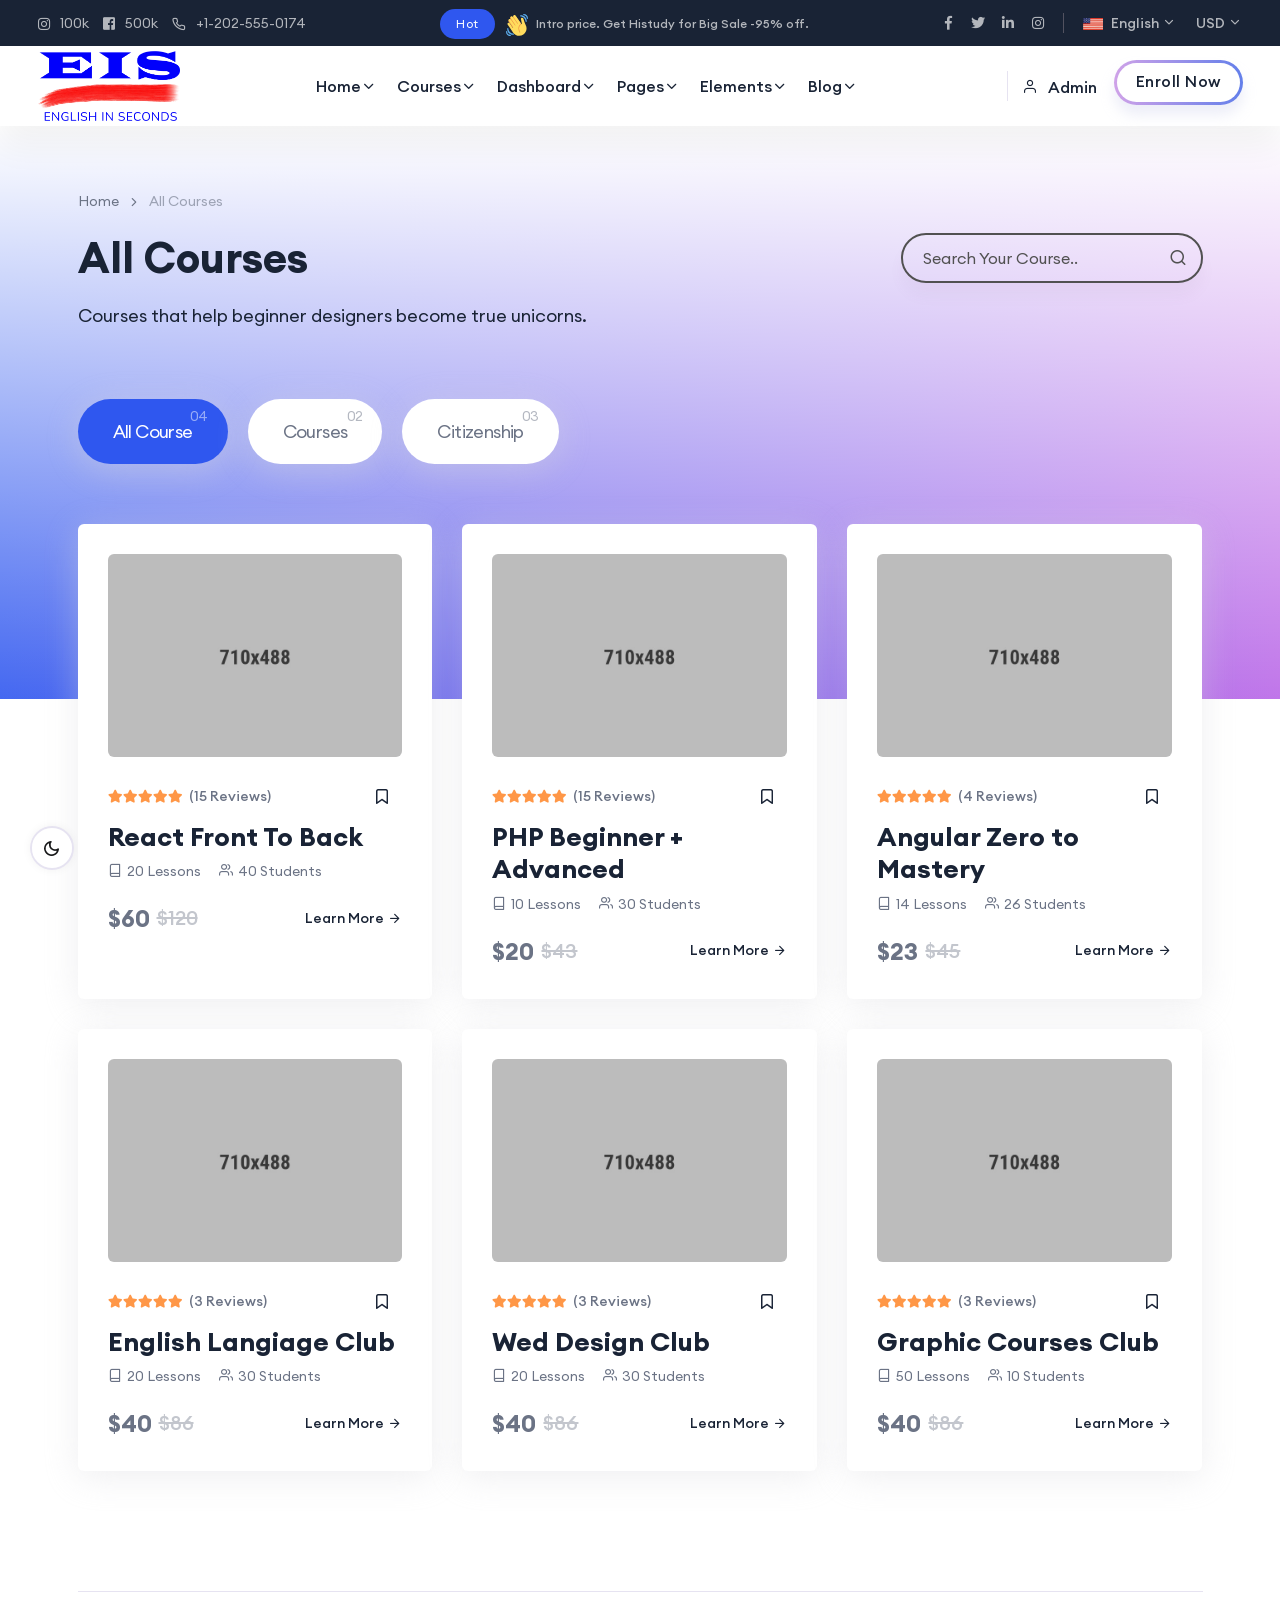
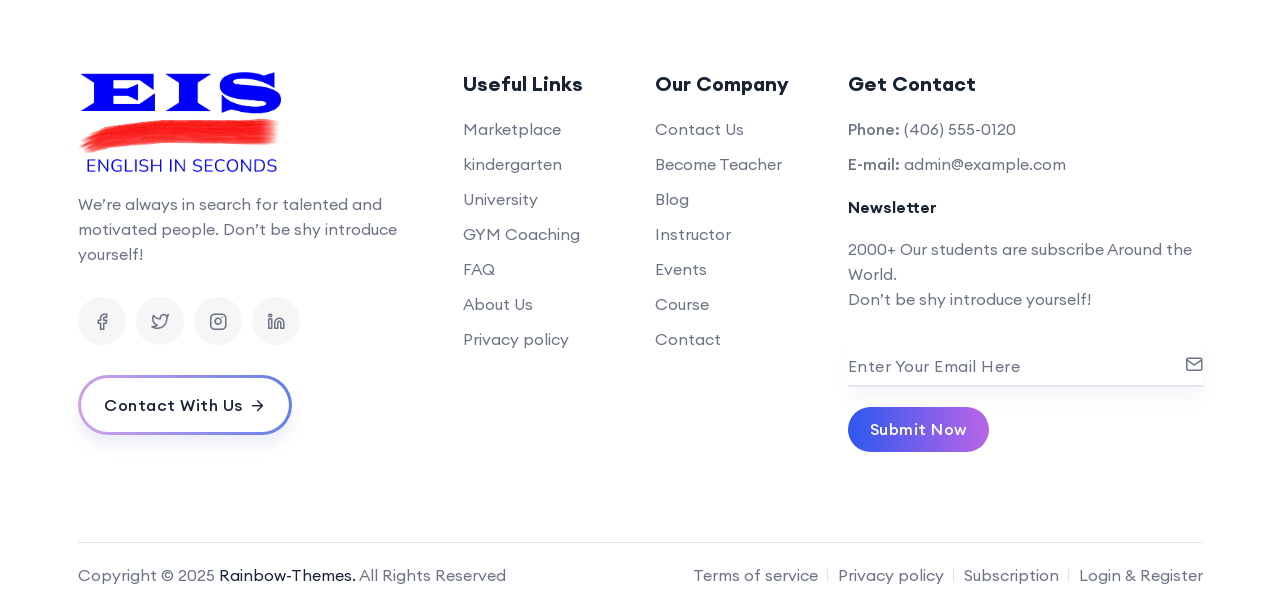
==== index.html @ ad4a8526 "0.0.0.1" ====
<!DOCTYPE html>
<html lang="en">

<head>
    <meta charset="utf-8">
    <meta http-equiv="x-ua-compatible" content="ie=edge">
    <title>Home - EIN</title>
    <meta name="robots" content="noindex, follow">
    <meta name="description" content="">
    <meta name="viewport" content="width=device-width, initial-scale=1, shrink-to-fit=no">

    <!-- Favicon -->
    <link rel="shortcut icon" type="image/x-icon" href="assets/images/favicon.png">

    <!-- CSS
	============================================ -->
    <link rel="stylesheet" href="assets/css/vendor/bootstrap.min.css">
    <link rel="stylesheet" href="assets/css/vendor/slick.css">
    <link rel="stylesheet" href="assets/css/vendor/slick-theme.css">
    <link rel="stylesheet" href="assets/css/plugins/sal.css">
    <link rel="stylesheet" href="assets/css/plugins/feather.css">
    <link rel="stylesheet" href="assets/css/plugins/fontawesome.min.css">
    <link rel="stylesheet" href="assets/css/plugins/euclid-circulara.css">
    <link rel="stylesheet" href="assets/css/plugins/swiper.css">
    <link rel="stylesheet" href="assets/css/plugins/odometer.css">
    <link rel="stylesheet" href="assets/css/plugins/animation.css">
    <link rel="stylesheet" href="assets/css/plugins/bootstrap-select.min.css">
    <link rel="stylesheet" href="assets/css/plugins/jquery-ui.css">
    <link rel="stylesheet" href="assets/css/plugins/magnigy-popup.min.css">
    <link rel="stylesheet" href="assets/css/plugins/plyr.css">
    <link rel="stylesheet" href="assets/css/plugins/jodit.min.css">

    <link rel="stylesheet" href="assets/css/styles.css">
</head>

<body class="rbt-header-sticky">
    <div id="my_switcher" class="my_switcher">
        <ul>
            <li>
                <a href="javascript: void(0);" data-theme="light" class="setColor light">
                    <img src="assets/images/about/sun-01.svg" alt="Sun images"><span title="Light Mode"> Light</span>
                </a>
            </li>
            <li>
                <a href="javascript: void(0);" data-theme="dark" class="setColor dark">
                    <img src="assets/images/about/vector.svg" alt="Vector Images"><span title="Dark Mode"> Dark</span>
                </a>
            </li>
        </ul>
    </div>

    <!-- Start Header Area -->
    <header class="rbt-header rbt-header-10">
        <div class="rbt-sticky-placeholder"></div>

        <!-- Start Header Top  -->
        <div class="rbt-header-top rbt-header-top-1 header-space-betwween bg-not-transparent bg-color-darker top-expended-activation">
            <div class="container-fluid">
                <div class="top-expended-wrapper">
                    <div class="top-expended-inner rbt-header-sec align-items-center ">
                        <div class="rbt-header-sec-col rbt-header-left d-none d-xl-block">
                            <div class="rbt-header-content">
                                <!-- Start Header Information List  -->
                                <div class="header-info">
                                    <ul class="rbt-information-list">
                                        <li>
                                            <a href="#"><i class="fab fa-instagram"></i>100k <span class="d-none d-xxl-block">Followers</span></a>
                                        </li>
                                        <li>
                                            <a href="#"><i class="fab fa-facebook-square"></i>500k <span class="d-none d-xxl-block">Followers</span></a>
                                        </li>
                                        <li>
                                            <a href="#"><i class="feather-phone"></i>+1-202-555-0174</a>
                                        </li>
                                    </ul>
                                </div>
                                <!-- End Header Information List  -->
                            </div>
                        </div>
                        <div class="rbt-header-sec-col rbt-header-center">
                            <div class="rbt-header-content justify-content-start justify-content-xl-center">
                                <div class="header-info">
                                    <div class="rbt-header-top-news">
                                        <div class="inner">
                                            <div class="content">
                                                <span class="rbt-badge variation-02 bg-color-primary color-white radius-round">Hot</span>
                                                <span class="news-text"><img src="assets/images/icons/hand-emojji.svg" alt="Hand Emojji Images"> Intro price. Get Histudy for Big Sale -95% off.</span>
                                            </div>
                                        </div>
                                    </div>
                                </div>
                            </div>
                        </div>
                        <div class="rbt-header-sec-col rbt-header-right mt_md--10 mt_sm--10">
                            <div class="rbt-header-content justify-content-start justify-content-lg-end">
                                <div class="header-info d-none d-xl-block">
                                    <ul class="social-share-transparent">
                                        <li>
                                            <a href="#"><i class="fab fa-facebook-f"></i></a>
                                        </li>
                                        <li>
                                            <a href="#"><i class="fab fa-twitter"></i></a>
                                        </li>
                                        <li>
                                            <a href="#"><i class="fab fa-linkedin-in"></i></a>
                                        </li>
                                        <li>
                                            <a href="#"><i class="fab fa-instagram"></i></a>
                                        </li>
                                    </ul>
                                </div>

                                <div class="rbt-separator d-none d-xl-block"></div>

                                <div class="header-info">
                                    <ul class="rbt-dropdown-menu switcher-language">
                                        <li class="has-child-menu">
                                            <a href="#">
                                                <img class="left-image" src="assets/images/icons/en-us.png" alt="Language Images">
                                                <span class="menu-item">English</span>
                                                <i class="right-icon feather-chevron-down"></i>
                                            </a>
                                            <ul class="sub-menu">
                                                <li>
                                                    <a href="#">
                                                        <img class="left-image" src="assets/images/icons/fr.png" alt="Language Images">
                                                        <span class="menu-item">Français</span>
                                                    </a>
                                                </li>
                                                <li>
                                                    <a href="#">
                                                        <img class="left-image" src="assets/images/icons/de.png" alt="Language Images">
                                                        <span class="menu-item">Deutsch</span>
                                                    </a>
                                                </li>
                                            </ul>
                                        </li>
                                    </ul>
                                </div>

                                <div class="header-info">
                                    <ul class="rbt-dropdown-menu currency-menu">
                                        <li class="has-child-menu">
                                            <a href="#">
                                                <span class="menu-item">USD</span>
                                                <i class="right-icon feather-chevron-down"></i>
                                            </a>
                                            <ul class="sub-menu hover-reverse">
                                                <li>
                                                    <a href="#">
                                                        <span class="menu-item">EUR</span>
                                                    </a>
                                                </li>
                                                <li>
                                                    <a href="#">
                                                        <span class="menu-item">GBP</span>
                                                    </a>
                                                </li>
                                            </ul>
                                        </li>
                                    </ul>
                                </div>
                            </div>
                        </div>
                    </div>
                    <div class="header-info">
                        <div class="top-bar-expended d-block d-lg-none">
                            <button class="topbar-expend-button rbt-round-btn"><i class="feather-plus"></i></button>
                        </div>
                    </div>
                </div>
            </div>
        </div>
        <!-- End Header Top  -->
        <div class="rbt-header-wrapper header-space-betwween header-sticky">
            <div class="container-fluid">
                <div class="mainbar-row rbt-navigation-center align-items-center">
                    <div class="header-left rbt-header-content">
                        <div class="header-info">
                            <div class="logo logo-dark">
                                <a href="index.html">
                                    <img src="assets/images/logo.png" alt="Education Logo Images">
                                </a>
                            </div>

                            <div class="logo d-none logo-light">
                                <a href="index.html">
                                    <img src="assets/images/dark/logo/logo-light.png" alt="Education Logo Images">
                                </a>
                            </div>
                        </div>
                    </div>

                    <div class="rbt-main-navigation d-none d-xl-block">
                        <nav class="mainmenu-nav">
                            <ul class="mainmenu">
                                <li class="with-megamenu has-menu-child-item position-static">
                                    <a href="#">Home <i class="feather-chevron-down"></i></a>
                                    <!-- Start Mega Menu  -->
                                    <div class="rbt-megamenu menu-skin-dark">
                                        <div class="wrapper">
                                            <div class="row row--15 home-plesentation-wrapper single-dropdown-menu-presentation">

                                                <!-- Start Single Demo  -->
                                                <div class="col-lg-12 col-xl-2 col-xxl-2 col-md-12 col-sm-12 col-12 single-mega-item">
                                                    <div class="demo-single">
                                                        <div class="inner">
                                                            <div class="thumbnail">
                                                                <a href="01-main-demo.html"><img src="assets/images/splash/demo/h1.jpg" alt="Demo Images"></a>
                                                            </div>
                                                            <div class="content">
                                                                <h4 class="title"><a href="01-main-demo.html">Home Demo <span class="btn-icon"><i class="feather-arrow-right"></i></span></a></h4>
                                                            </div>
                                                        </div>
                                                    </div>
                                                </div>
                                                <!-- End Single Demo  -->

                                                <!-- Start Single Demo  -->
                                                <div class="col-lg-12 col-xl-2 col-xxl-2 col-md-12 col-sm-12 col-12 single-mega-item">
                                                    <div class="demo-single">
                                                        <div class="inner">
                                                            <div class="thumbnail">
                                                                <a href="12-marketplace.html"><img src="assets/images/splash/demo/h12.jpg" alt="Demo Images"></a>
                                                            </div>
                                                            <div class="content">
                                                                <h4 class="title"><a href="12-marketplace.html">Marketplace <span class="btn-icon"><i class="feather-arrow-right"></i></span></a></h4>
                                                            </div>
                                                        </div>
                                                    </div>
                                                </div>
                                                <!-- End Single Demo  -->

                                                <!-- Start Single Demo  -->
                                                <div class="col-lg-12 col-xl-2 col-xxl-2 col-md-12 col-sm-12 col-12 single-mega-item">
                                                    <div class="demo-single">
                                                        <div class="inner">
                                                            <div class="thumbnail">
                                                                <a href="04-kindergarten.html"><img src="assets/images/splash/demo/h4.jpg" alt="Demo Images"></a>
                                                            </div>
                                                            <div class="content">
                                                                <h4 class="title"><a href="04-kindergarten.html">kindergarten <span class="btn-icon"><i class="feather-arrow-right"></i></span></a></h4>
                                                            </div>
                                                        </div>
                                                    </div>
                                                </div>
                                                <!-- End Single Demo  -->

                                                <!-- Start Single Demo  -->
                                                <div class="col-lg-12 col-xl-2 col-xxl-2 col-md-12 col-sm-12 col-12 single-mega-item">
                                                    <div class="demo-single">
                                                        <div class="inner">
                                                            <div class="thumbnail">
                                                                <a href="13-university-classic.html"><img src="assets/images/splash/demo/h13.jpg" alt="Demo Images"></a>
                                                            </div>
                                                            <div class="content">
                                                                <h4 class="title"><a href="13-university-classic.html">University Classic <span class="btn-icon"><i class="feather-arrow-right"></i></span></a></h4>
                                                            </div>
                                                        </div>
                                                    </div>
                                                </div>
                                                <!-- End Single Demo  -->

                                                <!-- Start Single Demo  -->
                                                <div class="col-lg-12 col-xl-2 col-xxl-2 col-md-12 col-sm-12 col-12 single-mega-item">
                                                    <div class="demo-single">
                                                        <div class="inner">
                                                            <div class="thumbnail">
                                                                <a href="14-home-elegant.html"><img src="assets/images/splash/demo/h14.jpg" alt="Demo Images"></a>
                                                            </div>
                                                            <div class="content">
                                                                <h4 class="title"><a href="14-home-elegant.html">Home Elegant <span class="btn-icon"><i class="feather-arrow-right"></i></span></a></h4>
                                                            </div>
                                                        </div>
                                                    </div>
                                                </div>
                                                <!-- End Single Demo  -->

                                                <!-- Start Single Demo  -->
                                                <div class="col-lg-12 col-xl-2 col-xxl-2 col-md-12 col-sm-12 col-12 single-mega-item">
                                                    <div class="demo-single">
                                                        <div class="inner">
                                                            <div class="thumbnail">
                                                                <a href="09-gym-coaching.html"><img src="assets/images/splash/demo/h9.jpg" alt="Demo Images"></a>
                                                            </div>
                                                            <div class="content">
                                                                <h4 class="title"><a href="09-gym-coaching.html">Gym Coaching <span class="btn-icon"><i class="feather-arrow-right"></i></span></a></h4>
                                                            </div>
                                                        </div>
                                                    </div>
                                                </div>
                                                <!-- End Single Demo  -->

                                                <!-- Start Single Demo  -->
                                                <div class="col-lg-12 col-xl-2 col-xxl-2 col-md-12 col-sm-12 col-12 single-mega-item">
                                                    <div class="demo-single">
                                                        <div class="inner">
                                                            <div class="thumbnail">
                                                                <a href="03-online-school.html"><img src="assets/images/splash/demo/h3.jpg" alt="Demo Images"></a>
                                                            </div>
                                                            <div class="content">
                                                                <h4 class="title"><a href="03-online-school.html">Online School <span class="btn-icon"><i class="feather-arrow-right"></i></span></a></h4>
                                                            </div>
                                                        </div>
                                                    </div>
                                                </div>
                                                <!-- End Single Demo  -->

                                                <!-- Start Single Demo  -->
                                                <div class="col-lg-12 col-xl-2 col-xxl-2 col-md-12 col-sm-12 col-12 single-mega-item">
                                                    <div class="demo-single">
                                                        <div class="inner">
                                                            <div class="thumbnail">
                                                                <a href="06-university-status.html"><img src="assets/images/splash/demo/h6.jpg" alt="Demo Images"></a>
                                                            </div>
                                                            <div class="content">
                                                                <h4 class="title"><a href="06-university-status.html">University Status <span class="btn-icon"><i class="feather-arrow-right"></i></span></a></h4>
                                                            </div>
                                                        </div>
                                                    </div>
                                                </div>
                                                <!-- End Single Demo  -->

                                                <!-- Start Single Demo  -->
                                                <div class="col-lg-12 col-xl-2 col-xxl-2 col-md-12 col-sm-12 col-12 single-mega-item">
                                                    <div class="demo-single">
                                                        <div class="inner">
                                                            <div class="thumbnail">
                                                                <a href="15-home-technology.html"><img src="assets/images/splash/demo/h15.jpg" alt="Demo Images"></a>
                                                            </div>
                                                            <div class="content">
                                                                <h4 class="title"><a href="15-home-technology.html">Home Technology <span class="btn-icon"><i class="feather-arrow-right"></i></span></a></h4>
                                                            </div>
                                                        </div>
                                                    </div>
                                                </div>
                                                <!-- End Single Demo  -->

                                                <!-- Start Single Demo  -->
                                                <div class="col-lg-12 col-xl-2 col-xxl-2 col-md-12 col-sm-12 col-12 single-mega-item">
                                                    <div class="demo-single">
                                                        <div class="inner">
                                                            <div class="thumbnail">
                                                                <a href="07-instructor-portfolio.html"><img src="assets/images/splash/demo/h7.jpg" alt="Demo Images"></a>
                                                            </div>
                                                            <div class="content">
                                                                <h4 class="title"><a href="07-instructor-portfolio.html">Instructor Portfolio <span class="btn-icon"><i class="feather-arrow-right"></i></span></a></h4>
                                                            </div>
                                                        </div>
                                                    </div>
                                                </div>
                                                <!-- End Single Demo  -->

                                                <!-- Start Single Demo  -->
                                                <div class="col-lg-12 col-xl-2 col-xxl-2 col-md-12 col-sm-12 col-12 single-mega-item">
                                                    <div class="demo-single">
                                                        <div class="inner">
                                                            <div class="thumbnail">
                                                                <a href="08-language-academy.html"><img src="assets/images/splash/demo/h8.jpg" alt="Demo Images"></a>
                                                            </div>
                                                            <div class="content">
                                                                <h4 class="title"><a href="08-language-academy.html">Language Academy <span class="btn-icon"><i class="feather-arrow-right"></i></span></a></h4>
                                                            </div>
                                                        </div>
                                                    </div>
                                                </div>
                                                <!-- End Single Demo  -->

                                                <!-- Start Single Demo  -->
                                                <div class="col-lg-12 col-xl-2 col-xxl-2 col-md-12 col-sm-12 col-12 single-mega-item">
                                                    <div class="demo-single">
                                                        <div class="inner">
                                                            <div class="thumbnail">
                                                                <a href="11-single-course.html"><img src="assets/images/splash/demo/h11.jpg" alt="Demo Images"></a>
                                                            </div>
                                                            <div class="content">
                                                                <h4 class="title"><a href="11-single-course.html">Single Course <span class="btn-icon"><i class="feather-arrow-right"></i></span></a></h4>
                                                            </div>
                                                        </div>
                                                    </div>
                                                </div>
                                                <!-- End Single Demo  -->

                                                <!-- Start Single Demo  -->
                                                <div class="col-lg-12 col-xl-2 col-xxl-2 col-md-12 col-sm-12 col-12 single-mega-item">
                                                    <div class="demo-single">
                                                        <div class="inner">
                                                            <div class="thumbnail">
                                                                <a href="10-online-course.html"><img src="assets/images/splash/demo/h10.jpg" alt="Demo Images"></a>
                                                            </div>
                                                            <div class="content">
                                                                <h4 class="title"><a href="10-online-course.html">Online Course <span class="btn-icon"><i class="feather-arrow-right"></i></span></a></h4>
                                                            </div>
                                                        </div>
                                                    </div>
                                                </div>
                                                <!-- End Single Demo  -->

                                                <!-- Start Single Demo  -->
                                                <div class="col-lg-12 col-xl-2 col-xxl-2 col-md-12 col-sm-12 col-12 single-mega-item">
                                                    <div class="demo-single">
                                                        <div class="inner">
                                                            <div class="thumbnail">
                                                                <a href="05-classic-lms.html"><img src="assets/images/splash/demo/h5.jpg" alt="Demo Images"></a>
                                                            </div>
                                                            <div class="content">
                                                                <h4 class="title"><a href="05-classic-lms.html">Classic Lms <span class="btn-icon"><i class="feather-arrow-right"></i></span></a></h4>
                                                            </div>
                                                        </div>
                                                    </div>
                                                </div>
                                                <!-- End Single Demo  -->

                                                <!-- Start Single Demo  -->
                                                <div class="col-lg-12 col-xl-2 col-xxl-2 col-md-12 col-sm-12 col-12 single-mega-item">
                                                    <div class="demo-single">
                                                        <div class="inner">
                                                            <div class="thumbnail">
                                                                <a href="02-course-school.html"><img src="assets/images/splash/demo/h2.jpg" alt="Demo Images"></a>
                                                            </div>
                                                            <div class="content">
                                                                <h4 class="title"><a href="02-course-school.html">Course School <span class="btn-icon"><i class="feather-arrow-right"></i></span></a></h4>
                                                            </div>
                                                        </div>
                                                    </div>
                                                </div>
                                                <!-- End Single Demo  -->

                                                <!-- Start Single Demo  -->
                                                <div class="col-lg-12 col-xl-2 col-xxl-2 col-md-12 col-sm-12 col-12 single-mega-item">
                                                    <div class="demo-single">
                                                        <div class="inner">
                                                            <div class="thumbnail">
                                                                <a href="16-udemy-affiliate.html"><img src="assets/images/splash/demo/h16.jpg" alt="Demo Images"></a>
                                                            </div>
                                                            <div class="content">
                                                                <h4 class="title"><a href="16-udemy-affiliate.html">Udemy Affiliate <span class="btn-icon"><i class="feather-arrow-right"></i></span></a></h4>
                                                            </div>
                                                        </div>
                                                    </div>
                                                </div>
                                                <!-- End Single Demo  -->

                                                <!-- Start Single Demo  -->
                                                <div class="col-lg-12 col-xl-2 col-xxl-2 col-md-12 col-sm-12 col-12 single-mega-item">
                                                    <div class="demo-single">
                                                        <div class="inner">
                                                            <span class="new-batch">New Added</span>
                                                            <div class="thumbnail">
                                                                <a href="17-online-academy.html"><img src="assets/images/splash/demo/h17.jpg" alt="Demo Images"></a>
                                                            </div>
                                                            <div class="content">
                                                                <h4 class="title"><a href="17-online-academy.html">Online Academy <span class="btn-icon"><i class="feather-arrow-right"></i></span></a></h4>
                                                            </div>
                                                        </div>
                                                    </div>
                                                </div>
                                                <!-- End Single Demo  -->

                                                <!-- Start Single Demo  -->
                                                <div class="col-lg-12 col-xl-2 col-xxl-2 col-md-12 col-sm-12 col-12 single-mega-item">
                                                    <div class="demo-single">
                                                        <div class="inner">
                                                            <span class="new-batch">New Added</span>
                                                            <div class="thumbnail">
                                                                <a href="18-instructors-coaches.html"><img src="assets/images/splash/demo/h18.jpg" alt="Demo Images"></a>
                                                            </div>
                                                            <div class="content">
                                                                <h4 class="title"><a href="18-instructors-coaches.html">Instructor Coaches <span class="btn-icon"><i class="feather-arrow-right"></i></span></a></h4>
                                                            </div>
                                                        </div>
                                                    </div>
                                                </div>
                                                <!-- End Single Demo  -->

                                                <!-- Start Single Demo  -->
                                                <div class="col-lg-12 col-xl-2 col-xxl-2 col-md-12 col-sm-12 col-12 single-mega-item">
                                                    <div class="demo-single">
                                                        <div class="inner">
                                                            <span class="new-batch">New Added</span>
                                                            <div class="thumbnail">
                                                                <a href="19-modern-university.html"><img src="assets/images/splash/demo/h19.jpg" alt="Demo Images"></a>
                                                            </div>
                                                            <div class="content">
                                                                <h4 class="title"><a href="19-modern-university.html">Modern University <span class="btn-icon"><i class="feather-arrow-right"></i></span></a></h4>
                                                            </div>
                                                        </div>
                                                    </div>
                                                </div>
                                                <!-- End Single Demo  -->

                                                <!-- Start Single Demo  -->
                                                <div class="col-lg-12 col-xl-2 col-xxl-2 col-md-12 col-sm-12 col-12 single-mega-item">
                                                    <div class="demo-single">
                                                        <div class="inner">
                                                            <span class="new-batch">New Added</span>
                                                            <div class="thumbnail">
                                                                <a href="20-multilingual.html"><img src="assets/images/splash/demo/h20.jpg" alt="Demo Images"></a>
                                                            </div>
                                                            <div class="content">
                                                                <h4 class="title"><a href="20-multilingual.html">Multilingual <span class="btn-icon"><i class="feather-arrow-right"></i></span></a></h4>
                                                            </div>
                                                        </div>
                                                    </div>
                                                </div>
                                                <!-- End Single Demo  -->

                                                <!-- Start Single Demo  -->
                                                <div class="col-lg-12 col-xl-2 col-xxl-2 col-md-12 col-sm-12 col-12 single-mega-item">
                                                    <div class="demo-single">
                                                        <div class="inner">
                                                            <span class="new-batch">New Added</span>
                                                            <div class="thumbnail">
                                                                <a href="21-art-design-school.html"><img src="assets/images/splash/demo/h21.jpg" alt="Demo Images"></a>
                                                            </div>
                                                            <div class="content">
                                                                <h4 class="title"><a href="21-art-design-school.html">Art Design School <span class="btn-icon"><i class="feather-arrow-right"></i></span></a></h4>
                                                            </div>
                                                        </div>
                                                    </div>
                                                </div>
                                                <!-- End Single Demo  -->

                                                <!-- Start Single Demo  -->
                                                <div class="col-lg-12 col-xl-2 col-xxl-2 col-md-12 col-sm-12 col-12 single-mega-item">
                                                    <div class="demo-single">
                                                        <div class="inner">
                                                            <span class="new-batch">New Added</span>
                                                            <div class="thumbnail">
                                                                <a href="22-wishlist.html"><img src="assets/images/splash/demo/h22.jpg" alt="Demo Images"></a>
                                                            </div>
                                                            <div class="content">
                                                                <h4 class="title"><a href="22-wishlist.html">Wishlist <span class="btn-icon"><i class="feather-arrow-right"></i></span></a></h4>
                                                            </div>
                                                        </div>
                                                    </div>
                                                </div>
                                                <!-- End Single Demo  -->

                                                <!-- Start Single Demo  -->
                                                <div class="col-lg-12 col-xl-2 col-xxl-2 col-md-12 col-sm-12 col-12 single-mega-item">
                                                    <div class="demo-single">
                                                        <div class="inner">
                                                            <span class="new-batch">New Added</span>
                                                            <div class="thumbnail">
                                                                <a href="23-coaching.html"><img src="assets/images/splash/demo/h23.jpg" alt="Demo Images"></a>
                                                            </div>
                                                            <div class="content">
                                                                <h4 class="title"><a href="23-coaching.html">Coaching <span class="btn-icon"><i class="feather-arrow-right"></i></span></a></h4>
                                                            </div>
                                                        </div>
                                                    </div>
                                                </div>
                                                <!-- End Single Demo  -->

                                                <!-- Start Single Demo  -->
                                                <div class="col-lg-12 col-xl-2 col-xxl-2 col-md-12 col-sm-12 col-12 single-mega-item">
                                                    <div class="demo-single">
                                                        <div class="inner">
                                                            <span class="new-batch">New Added</span>
                                                            <div class="thumbnail">
                                                                <a href="24-health-wellness-institute.html"><img src="assets/images/splash/demo/h24.jpg" alt="Demo Images"></a>
                                                            </div>
                                                            <div class="content">
                                                                <h4 class="title"><a href="24-health-wellness-institute.html">Health Institute <span class="btn-icon"><i class="feather-arrow-right"></i></span></a></h4>
                                                            </div>
                                                        </div>
                                                    </div>
                                                </div>
                                                <!-- End Single Demo  -->

                                                <!-- Start Single Demo  -->
                                                <div class="col-lg-12 col-xl-2 col-xxl-2 col-md-12 col-sm-12 col-12 single-mega-item">
                                                    <div class="demo-single">
                                                        <div class="inner">
                                                            <span class="new-batch">New Added</span>
                                                            <div class="thumbnail">
                                                                <a href="25-life-coach.html"><img src="assets/images/splash/demo/h25.jpg" alt="Demo Images"></a>
                                                            </div>
                                                            <div class="content">
                                                                <h4 class="title"><a href="25-life-coach.html">Life Coach <span class="btn-icon"><i class="feather-arrow-right"></i></span></a></h4>
                                                            </div>
                                                        </div>
                                                    </div>
                                                </div>
                                                <!-- End Single Demo  -->

                                                <!-- Start Single Demo  -->
                                                <div class="col-lg-12 col-xl-2 col-xxl-2 col-md-12 col-sm-12 col-12 single-mega-item">
                                                    <div class="demo-single">
                                                        <div class="inner">
                                                            <span class="new-batch">New Added</span>
                                                            <div class="thumbnail">
                                                                <a href="26-islamic-center.html"><img src="assets/images/splash/demo/h26.jpg" alt="Demo Images"></a>
                                                            </div>
                                                            <div class="content">
                                                                <h4 class="title"><a href="26-islamic-center.html">Islamic Center <span class="btn-icon"><i class="feather-arrow-right"></i></span></a></h4>
                                                            </div>
                                                        </div>
                                                    </div>
                                                </div>
                                                <!-- End Single Demo  -->

                                                <!-- Start Single Demo  -->
                                                <div class="col-lg-12 col-xl-2 col-xxl-2 col-md-12 col-sm-12 col-12 single-mega-item coming-soon">
                                                    <div class="demo-single">
                                                        <div class="inner disable">
                                                            <div class="thumbnail">
                                                                <a href="#"><img src="assets/images/splash/demo/coming-soon-1.png" alt="Demo Images"></a>
                                                            </div>
                                                            <div class="content">
                                                                <h4 class="title"><a href="#">Coming Soon <span class="btn-icon"><i class="feather-arrow-right"></i></span></a>
                                                                </h4>
                                                            </div>
                                                        </div>
                                                    </div>
                                                </div>
                                                <!-- End Single Demo  -->

                                                <!-- Start Single Demo  -->
                                                <div class="col-lg-12 col-xl-2 col-xxl-2 col-md-12 col-sm-12 col-12 single-mega-item coming-soon">
                                                    <div class="demo-single">
                                                        <div class="inner disable">
                                                            <div class="thumbnail">
                                                                <a href="#"><img src="assets/images/splash/demo/coming-soon-2.png" alt="Demo Images"></a>
                                                            </div>
                                                            <div class="content">
                                                                <h4 class="title"><a href="#">Coming Soon <span class="btn-icon"><i class="feather-arrow-right"></i></span></a>
                                                                </h4>
                                                            </div>
                                                        </div>
                                                    </div>
                                                </div>
                                                <!-- End Single Demo  -->

                                                <!-- Start Single Demo  -->
                                                <div class="col-lg-12 col-xl-2 col-xxl-2 col-md-12 col-sm-12 col-12 single-mega-item coming-soon">
                                                    <div class="demo-single">
                                                        <div class="inner disable">
                                                            <div class="thumbnail">
                                                                <a href="#"><img src="assets/images/splash/demo/coming-soon-3.png" alt="Demo Images"></a>
                                                            </div>
                                                            <div class="content">
                                                                <h4 class="title"><a href="#">Coming Soon <span class="btn-icon"><i class="feather-arrow-right"></i></span></a>
                                                                </h4>
                                                            </div>
                                                        </div>
                                                    </div>
                                                </div>
                                                <!-- End Single Demo  -->

                                                <!-- Start Single Demo  -->
                                                <div class="col-lg-12 col-xl-2 col-xxl-2 col-md-12 col-sm-12 col-12 single-mega-item coming-soon">
                                                    <div class="demo-single">
                                                        <div class="inner disable">
                                                            <div class="thumbnail">
                                                                <a href="#"><img src="assets/images/splash/demo/coming-soon-1.png" alt="Demo Images"></a>
                                                            </div>
                                                            <div class="content">
                                                                <h4 class="title"><a href="#">Coming Soon <span class="btn-icon"><i class="feather-arrow-right"></i></span></a>
                                                                </h4>
                                                            </div>
                                                        </div>
                                                    </div>
                                                </div>
                                                <!-- End Single Demo  -->

                                                <div class="load-demo-btn-wrap">
                                                    <div class="load-demo-btn text-center">
                                                        <span class="color-white b3">Scroll to view more <svg xmlns="http://www.w3.org/2000/svg" width="16" height="16" fill="currentColor" class="bi bi-arrow-down-up" viewBox="0 0 16 16">
                                    <path fill-rule="evenodd" d="M11.5 15a.5.5 0 0 0 .5-.5V2.707l3.146 3.147a.5.5 0 0 0 .708-.708l-4-4a.5.5 0 0 0-.708 0l-4 4a.5.5 0 1 0 .708.708L11 2.707V14.5a.5.5 0 0 0 .5.5zm-7-14a.5.5 0 0 1 .5.5v11.793l3.146-3.147a.5.5 0 0 1 .708.708l-4 4a.5.5 0 0 1-.708 0l-4-4a.5.5 0 0 1 .708-.708L4 13.293V1.5a.5.5 0 0 1 .5-.5z"/>
                                  </svg></span>
                                                    </div>
                                                </div>

                                            </div>
                                        </div>
                                    </div>
                                    <!-- End Mega Menu  -->
                                </li>

                                <li class="with-megamenu has-menu-child-item">
                                    <a href="#">Courses <i class="feather-chevron-down"></i></a>
                                    <!-- Start Mega Menu  -->
                                    <div class="rbt-megamenu grid-item-2">
                                        <div class="wrapper">
                                            <div class="row">
                                                <div class="col-lg-12">
                                                    <div class="mega-top-banner">
                                                        <div class="content">
                                                            <h4 class="title">Developer hub</h4>
                                                            <p class="description">Start building fast, with code samples, key resources and more.</p>
                                                        </div>
                                                    </div>
                                                </div>
                                            </div>
                                            <div class="row row--15">
                                                <div class="col-lg-12 col-xl-6 col-xxl-6 single-mega-item">
                                                    <h3 class="rbt-short-title">Course Layout</h3>
                                                    <ul class="mega-menu-item">
                                                        <li><a href="course-filter-one-toggle.html">Filter One Toggle</a></li>
                                                        <li><a href="course-filter-one-open.html">Filter One Open</a></li>
                                                        <li><a href="course-filter-two-toggle.html">Filter Two Toggle</a></li>
                                                        <li><a href="course-filter-two-open.html">Filter Two Open</a></li>
                                                        <li><a href="course-with-tab.html">Course With Tab</a></li>
                                                        <li><a href="course-with-tab-two.html">Course With Tab Two</a></li>
                                                        <li><a href="course-card-2.html">Course Card Two</a></li>
                                                        <li><a href="course-card-3.html">Course Card Three</a></li>
                                                        <li><a href="course-masonry.html">Course Masonry</a></li>
                                                        <li><a href="course-with-sidebar.html">Course With Sidebar</a></li>
                                                    </ul>
                                                </div>
                                                <div class="col-lg-12 col-xl-6 col-xxl-6 single-mega-item">
                                                    <h3 class="rbt-short-title">Course Layout</h3>
                                                    <ul class="mega-menu-item">
                                                        <li><a href="course-details.html">Course Details</a></li>
                                                        <li><a href="course-details-2.html">Course Details Two</a></li>
                                                        <li><a href="course-details-3.html">Course Details Three <span class="rbt-badge-card">New</span></a></li>
                                                        <li><a href="course-details-4.html">Course Details Four <span class="rbt-badge-card">New</span></a></li>
                                                        <li><a href="course-details-5.html">Course Details Five <span class="rbt-badge-card">New</span></a></li>
                                                        <li><a href="course-details-6.html">Course Details Six <span class="rbt-badge-card">New</span></a></li>
                                                        <li><a href="course-details-7.html">Course Details Seven <span class="rbt-badge-card">New</span></a></li>
                                                        <li><a href="course-details-8.html">Course Details Eight <span class="rbt-badge-card">New</span></a></li>
                                                        <li><a href="lesson.html">Course Lesson <span class="rbt-badge-card">New</span></a></li>
                                                        <li><a href="create-course.html">Create Course <span class="rbt-badge-card">New</span></a></li>
                                                    </ul>
                                                </div>
                                            </div>
                                            <div class="row">
                                                <div class="col-lg-12">
                                                    <ul class="nav-quick-access">
                                                        <li><a href="#"><i class="feather-folder-minus"></i> Quick Start Guide</a></li>
                                                        <li><a href="#"><i class="feather-folder-minus"></i> For Open Source</a></li>
                                                        <li><a href="#"><i class="feather-folder-minus"></i> API Status</a></li>
                                                        <li><a href="#"><i class="feather-folder-minus"></i> Support</a></li>
                                                    </ul>
                                                </div>
                                            </div>
                                        </div>
                                    </div>
                                    <!-- End Mega Menu  -->
                                </li>

                                <li class="has-dropdown has-menu-child-item">
                                    <a href="#">Dashboard
                                        <i class="feather-chevron-down"></i>
                                    </a>
                                    <ul class="submenu">
                                        <li class="has-dropdown"><a href="#">Instructor Dashboard</a>
                                            <ul class="submenu">
                                                <li><a href="instructor-dashboard.html">Dashboard</a></li>
                                                <li><a href="instructor-profile.html">Profile</a></li>
                                                <li><a href="instructor-enrolled-courses.html">Enrolled Courses</a></li>
                                                <li><a href="instructor-wishlist.html">Wishlist</a></li>
                                                <li><a href="instructor-reviews.html">Reviews</a></li>
                                                <li><a href="instructor-my-quiz-attempts.html">My Quiz Attempts</a></li>
                                                <li><a href="instructor-order-history.html">Order History</a></li>
                                                <li><a href="instructor-course.html">My Course</a></li>
                                                <li><a href="instructor-announcements.html">Announcements</a></li>
                                                <li><a href="instructor-quiz-attempts.html">Quiz Attempts</a></li>
                                                <li><a href="instructor-assignments.html">Assignments</a></li>
                                                <li><a href="instructor-settings.html">Settings</a></li>
                                            </ul>
                                        </li>
                                        <li class="has-dropdown"><a href="#">Student Dashboard</a>
                                            <ul class="submenu">
                                                <li><a href="student-dashboard.html">Dashboard</a></li>
                                                <li><a href="student-profile.html">Profile</a></li>
                                                <li><a href="student-enrolled-courses.html">Enrolled Courses</a></li>
                                                <li><a href="student-wishlist.html">Wishlist</a></li>
                                                <li><a href="student-reviews.html">Reviews</a></li>
                                                <li><a href="student-my-quiz-attempts.html">My Quiz Attempts</a></li>
                                                <li><a href="student-order-history.html">Order History</a></li>
                                                <li><a href="student-settings.html">Settings</a></li>
                                            </ul>
                                        </li>
                                    </ul>
                                </li>

                                <li class="with-megamenu has-menu-child-item position-static">
                                    <a href="#">Pages <i class="feather-chevron-down"></i></a>
                                    <!-- Start Mega Menu  -->
                                    <div class="rbt-megamenu grid-item-4">
                                        <div class="wrapper">
                                            <div class="row row--15">
                                                <div class="col-lg-12 col-xl-3 col-xxl-3 single-mega-item">
                                                    <h3 class="rbt-short-title">Get Started</h3>
                                                    <ul class="mega-menu-item">
                                                        <li><a href="about-us-01.html">About Us</a></li>
                                                        <li><a href="about-us-02.html">About Us 02</a></li>
                                                        <li><a href="event-grid.html">Event Grid</a></li>
                                                        <li><a href="event-list.html">Event List</a></li>
                                                        <li><a href="event-sidebar.html">Event Sidebar</a></li>
                                                        <li><a href="event-details.html">Event Details</a></li>
                                                        <li><a href="academy-gallery.html">Academy Gallery</a></li>
                                                        <li><a href="admission-guide.html">Admission Guide</a></li>
                                                    </ul>
                                                </div>

                                                <div class="col-lg-12 col-xl-3 col-xxl-3 single-mega-item">
                                                    <h3 class="rbt-short-title">Get Started</h3>
                                                    <ul class="mega-menu-item">
                                                        <li><a href="profile.html">Profile</a></li>
                                                        <li><a href="contact.html">Contact Us</a></li>
                                                        <li><a href="become-a-teacher.html">Become a Teacher</a></li>
                                                        <li><a href="instructor.html">Instructor</a></li>
                                                        <li><a href="faqs.html">FAQS</a></li>
                                                        <li><a href="privacy-policy.html">Privacy Policy</a></li>
                                                        <li><a href="404.html">404 Page</a></li>
                                                        <li><a href="maintenance.html">Maintenance</a></li>
                                                    </ul>
                                                </div>

                                                <div class="col-lg-12 col-xl-3 col-xxl-3 single-mega-item">
                                                    <h3 class="rbt-short-title">Shop Pages</h3>
                                                    <ul class="mega-menu-item">
                                                        <li><a href="shop.html">Shop <span class="rbt-badge-card">Sale Anything</span></a></li>
                                                        <li><a href="single-product.html">Single Product</a></li>
                                                        <li><a href="cart.html">Cart Page</a></li>
                                                        <li><a href="checkout.html">Checkout</a></li>
                                                        <li><a href="wishlist.html">Wishlist Page</a></li>
                                                        <li><a href="my-account.html">My Acount</a></li>
                                                        <li><a href="login.html">Login & Register</a></li>
                                                        <li><a href="subscription.html">Subscription</a></li>
                                                    </ul>
                                                </div>
                                                <div class="col-lg-12 col-xl-3 col-xxl-3 single-mega-item">
                                                    <div class="mega-category-item">
                                                        <!-- Start Single Category  -->
                                                        <div class="nav-category-item">
                                                            <div class="thumbnail">
                                                                <div class="image"><img src="assets/images/course/category-2.png" alt="Course images"></div>
                                                                <a href="course-filter-one-toggle.html">
                                                                    <span>Online Education</span>
                                                                    <i class="feather-chevron-right"></i>
                                                                </a>
                                                            </div>
                                                        </div>
                                                        <!-- End Single Category  -->

                                                        <!-- Start Single Category  -->
                                                        <div class="nav-category-item">
                                                            <div class="thumbnail">
                                                                <div class="image"><img src="assets/images/course/category-1.png" alt="Course images"></div>
                                                                <a href="course-filter-one-toggle.html">
                                                                    <span>Language Club</span>
                                                                    <i class="feather-chevron-right"></i>
                                                                </a>
                                                            </div>
                                                        </div>
                                                        <!-- End Single Category  -->

                                                        <!-- Start Single Category  -->
                                                        <div class="nav-category-item">
                                                            <div class="thumbnail">
                                                                <div class="image"><img src="assets/images/course/category-4.png" alt="Course images"></div>
                                                                <a href="course-filter-one-toggle.html">
                                                                    <span>University Status</span>
                                                                    <i class="feather-chevron-right"></i>
                                                                </a>
                                                            </div>
                                                        </div>
                                                        <!-- End Single Category  -->

                                                        <!-- Start Single Category  -->
                                                        <div class="nav-category-item">
                                                            <div class="thumbnail">
                                                                <a href="course-filter-one-toggle.html">
                                                                    <span>Course School</span>
                                                                    <i class="feather-chevron-right"></i>
                                                                </a>
                                                            </div>
                                                        </div>
                                                        <!-- End Single Category  -->

                                                        <!-- Start Single Category  -->
                                                        <div class="nav-category-item">
                                                            <div class="thumbnail">
                                                                <div class="image"><img src="assets/images/course/category-9.png" alt="Course images"></div>
                                                                <a href="course-filter-one-toggle.html">
                                                                    <span>Academy</span>
                                                                    <i class="feather-chevron-right"></i>
                                                                </a>
                                                            </div>
                                                        </div>
                                                        <!-- End Single Category  -->

                                                    </div>
                                                </div>
                                            </div>
                                        </div>
                                    </div>
                                    <!-- End Mega Menu  -->
                                </li>

                                <li class="with-megamenu has-menu-child-item position-static">
                                    <a href="#">Elements <i class="feather-chevron-down"></i></a>
                                    <!-- Start Mega Menu  -->
                                    <div class="rbt-megamenu grid-item-3">
                                        <div class="wrapper">
                                            <div class="row row--15 single-dropdown-menu-presentation">
                                                <div class="col-lg-4 col-xxl-4 single-mega-item">
                                                    <ul class="mega-menu-item">
                                                        <li><a href="style-guide.html">Style Guide <span class="rbt-badge-card">Hot</span></a></li>
                                                        <li><a href="accordion.html">Accordion</a></li>
                                                        <li><a href="advancetab.html">Advance Tab</a></li>
                                                        <li><a href="about.html">About <span class="rbt-badge-card">New</span></a></li>
                                                        <li><a href="brand.html">Brand</a></li>
                                                        <li><a href="button.html">Button</a></li>
                                                        <li><a href="badge.html">Badge</a></li>
                                                        <li><a href="card.html">Card</a></li>
                                                        <li><a href="#">& More Coming</a></li>
                                                    </ul>
                                                </div>

                                                <div class="col-lg-4 col-xxl-4 single-mega-item">
                                                    <ul class="mega-menu-item">
                                                        <li><a href="call-to-action.html">Call To Action</a></li>
                                                        <li><a href="counterup.html">Counter</a></li>
                                                        <li><a href="category.html">Categories</a></li>
                                                        <li><a href="header.html">Header Style</a></li>
                                                        <li><a href="newsletter.html">Newsletter</a></li>
                                                        <li><a href="team.html">Team</a></li>
                                                        <li><a href="social.html">Social</a></li>
                                                        <li><a href="list-style.html">List Style</a></li>
                                                        <li><a href="#">& More Coming</a></li>
                                                    </ul>
                                                </div>

                                                <div class="col-lg-4 col-xxl-4 single-mega-item">
                                                    <ul class="mega-menu-item">
                                                        <li><a href="gallery.html">Gallery</a></li>
                                                        <li><a href="pricing.html">Pricing</a></li>
                                                        <li><a href="progressbar.html">Progressbar</a></li>
                                                        <li><a href="testimonial.html">Testimonial</a></li>
                                                        <li><a href="service.html">Service</a></li>
                                                        <li><a href="split.html">Split Area</a></li>
                                                        <li><a href="search.html">Search Style</a></li>
                                                        <li><a href="instagram.html">Instagram Style</a></li>
                                                        <li><a href="#">& More Coming</a></li>
                                                    </ul>
                                                </div>

                                            </div>
                                            <div class="row">
                                                <div class="col-lg-12">
                                                    <div class="btn-wrapper">
                                                        <a class="rbt-btn btn-gradient hover-icon-reverse square btn-xl w-100 text-center mt--30 hover-transform-none" href="#">
                                                            <span class="icon-reverse-wrapper">
                                        <span class="btn-text">Visit Histudy Template</span>
                                                            <span class="btn-icon"><i class="feather-arrow-right"></i></span>
                                                            <span class="btn-icon"><i class="feather-arrow-right"></i></span>
                                                            </span>
                                                        </a>
                                                    </div>
                                                </div>
                                            </div>
                                        </div>
                                    </div>
                                    <!-- End Mega Menu  -->
                                </li>

                                <li class="with-megamenu has-menu-child-item position-static">
                                    <a href="#">Blog <i class="feather-chevron-down"></i></a>
                                    <!-- Start Mega Menu  -->
                                    <div class="rbt-megamenu grid-item-3">
                                        <div class="wrapper">
                                            <div class="row row--15">
                                                <div class="col-lg-12 col-xl-4 col-xxl-4 single-mega-item">
                                                    <h3 class="rbt-short-title">Blog Styles</h3>
                                                    <ul class="mega-menu-item">
                                                        <li><a href="blog-list.html">Blog List</a></li>
                                                        <li><a href="blog.html">Blog Grid</a></li>
                                                        <li><a href="blog-grid-minimal.html">Blog Grid Minimal</a></li>
                                                        <li><a href="blog-with-sidebar.html">Blog With Sidebar</a></li>
                                                        <li><a href="blog-details.html">Blog Details</a></li>
                                                        <li><a href="post-format-standard.html">Post Format Standard</a></li>
                                                        <li><a href="post-format-gallery.html">Post Format Gallery</a></li>
                                                    </ul>
                                                </div>

                                                <div class="col-lg-12 col-xl-4 col-xxl-4 single-mega-item">
                                                    <h3 class="rbt-short-title">Get Started</h3>
                                                    <ul class="mega-menu-item">
                                                        <li><a href="post-format-quote.html">Post Format Quote</a></li>
                                                        <li><a href="post-format-audio.html">Post Format Audio</a></li>
                                                        <li><a href="post-format-video.html">Post Format Video</a></li>
                                                        <li><a href="#">Media Under Title <span class="rbt-badge-card">Coming</span></a></li>
                                                        <li><a href="#">Sticky Sidebar <span class="rbt-badge-card">Coming</span></a></li>
                                                        <li><a href="#">Auto Masonry <span class="rbt-badge-card">Coming</span></a></li>
                                                        <li><a href="#">Meta Overlaid <span class="rbt-badge-card">Coming</span></a></li>
                                                    </ul>
                                                </div>

                                                <div class="col-lg-12 col-xl-4 col-xxl-4 single-mega-item">
                                                    <div class="rbt-ads-wrapper">
                                                        <a class="d-block" href="#"><img src="assets/images/service/mobile-cat.jpg" alt="Education Images"></a>
                                                    </div>
                                                </div>
                                            </div>
                                        </div>
                                    </div>
                                    <!-- End Mega Menu  -->
                                </li>
                            </ul>
                        </nav>
                    </div>

                    <div class="header-right">

                        <!-- Navbar Icons -->
                        <ul class="quick-access">
                            <li class="account-access rbt-user-wrapper d-none d-xl-block">
                                <a href="#"><i class="feather-user"></i>Admin</a>
                                <div class="rbt-user-menu-list-wrapper">
                                    <div class="inner">
                                        <div class="rbt-admin-profile">
                                            <div class="admin-thumbnail">
                                                <img src="assets/images/team/avatar.jpg" alt="User Images">
                                            </div>
                                            <div class="admin-info">
                                                <span class="name">RainbowIT</span>
                                                <a class="rbt-btn-link color-primary" href="profile.html">View Profile</a>
                                            </div>
                                        </div>
                                        <ul class="user-list-wrapper">
                                            <li>
                                                <a href="instructor-dashboard.html">
                                                    <i class="feather-home"></i>
                                                    <span>My Dashboard</span>
                                                </a>
                                            </li>
                                            <li>
                                                <a href="#">
                                                    <i class="feather-bookmark"></i>
                                                    <span>Bookmark</span>
                                                </a>
                                            </li>
                                            <li>
                                                <a href="instructor-enrolled-courses.html">
                                                    <i class="feather-shopping-bag"></i>
                                                    <span>Enrolled Courses</span>
                                                </a>
                                            </li>
                                            <li>
                                                <a href="instructor-wishlist.html">
                                                    <i class="feather-heart"></i>
                                                    <span>Wishlist</span>
                                                </a>
                                            </li>
                                            <li>
                                                <a href="instructor-reviews.html">
                                                    <i class="feather-star"></i>
                                                    <span>Reviews</span>
                                                </a>
                                            </li>
                                            <li>
                                                <a href="instructor-my-quiz-attempts.html">
                                                    <i class="feather-list"></i>
                                                    <span>My Quiz Attempts</span>
                                                </a>
                                            </li>
                                            <li>
                                                <a href="instructor-order-history.html">
                                                    <i class="feather-clock"></i>
                                                    <span>Order History</span>
                                                </a>
                                            </li>
                                            <li>
                                                <a href="instructor-quiz-attempts.html">
                                                    <i class="feather-message-square"></i>
                                                    <span>Question & Answer</span>
                                                </a>
                                            </li>
                                        </ul>
                                        <hr class="mt--10 mb--10">
                                        <ul class="user-list-wrapper">
                                            <li>
                                                <a href="#">
                                                    <i class="feather-book-open"></i>
                                                    <span>Getting Started</span>
                                                </a>
                                            </li>
                                        </ul>
                                        <hr class="mt--10 mb--10">
                                        <ul class="user-list-wrapper">
                                            <li>
                                                <a href="instructor-settings.html">
                                                    <i class="feather-settings"></i>
                                                    <span>Settings</span>
                                                </a>
                                            </li>
                                            <li>
                                                <a href="index.html">
                                                    <i class="feather-log-out"></i>
                                                    <span>Logout</span>
                                                </a>
                                            </li>
                                        </ul>
                                    </div>
                                </div>
                            </li>

                            <li class="access-icon rbt-user-wrapper d-block d-xl-none">
                                <a class="rbt-round-btn" href="#"><i class="feather-user"></i></a>
                                <div class="rbt-user-menu-list-wrapper">
                                    <div class="inner">
                                        <div class="rbt-admin-profile">
                                            <div class="admin-thumbnail">
                                                <img src="assets/images/team/avatar.jpg" alt="User Images">
                                            </div>
                                            <div class="admin-info">
                                                <span class="name">RainbowIT</span>
                                                <a class="rbt-btn-link color-primary" href="profile.html">View Profile</a>
                                            </div>
                                        </div>
                                        <ul class="user-list-wrapper">
                                            <li>
                                                <a href="instructor-dashboard.html">
                                                    <i class="feather-home"></i>
                                                    <span>My Dashboard</span>
                                                </a>
                                            </li>
                                            <li>
                                                <a href="#">
                                                    <i class="feather-bookmark"></i>
                                                    <span>Bookmark</span>
                                                </a>
                                            </li>
                                            <li>
                                                <a href="instructor-enrolled-courses.html">
                                                    <i class="feather-shopping-bag"></i>
                                                    <span>Enrolled Courses</span>
                                                </a>
                                            </li>
                                            <li>
                                                <a href="instructor-wishlist.html">
                                                    <i class="feather-heart"></i>
                                                    <span>Wishlist</span>
                                                </a>
                                            </li>
                                            <li>
                                                <a href="instructor-reviews.html">
                                                    <i class="feather-star"></i>
                                                    <span>Reviews</span>
                                                </a>
                                            </li>
                                            <li>
                                                <a href="instructor-my-quiz-attempts.html">
                                                    <i class="feather-list"></i>
                                                    <span>My Quiz Attempts</span>
                                                </a>
                                            </li>
                                            <li>
                                                <a href="instructor-order-history.html">
                                                    <i class="feather-clock"></i>
                                                    <span>Order History</span>
                                                </a>
                                            </li>
                                            <li>
                                                <a href="instructor-quiz-attempts.html">
                                                    <i class="feather-message-square"></i>
                                                    <span>Question & Answer</span>
                                                </a>
                                            </li>
                                        </ul>
                                        <hr class="mt--10 mb--10">
                                        <ul class="user-list-wrapper">
                                            <li>
                                                <a href="#">
                                                    <i class="feather-book-open"></i>
                                                    <span>Getting Started</span>
                                                </a>
                                            </li>
                                        </ul>
                                        <hr class="mt--10 mb--10">
                                        <ul class="user-list-wrapper">
                                            <li>
                                                <a href="instructor-settings.html">
                                                    <i class="feather-settings"></i>
                                                    <span>Settings</span>
                                                </a>
                                            </li>
                                            <li>
                                                <a href="index.html">
                                                    <i class="feather-log-out"></i>
                                                    <span>Logout</span>
                                                </a>
                                            </li>
                                        </ul>
                                    </div>
                                </div>
                            </li>

                        </ul>

                        <div class="rbt-btn-wrapper d-none d-xl-block">
                            <a class="rbt-btn rbt-marquee-btn marquee-auto btn-border-gradient radius-round btn-sm hover-transform-none" href="#">
                                <span data-text="Enroll Now">Enroll Now</span>
                            </a>
                        </div>

                        <!-- Start Mobile-Menu-Bar -->
                        <div class="mobile-menu-bar d-block d-xl-none">
                            <div class="hamberger">
                                <button class="hamberger-button rbt-round-btn">
                                    <i class="feather-menu"></i>
                                </button>
                            </div>
                        </div>
                        <!-- Start Mobile-Menu-Bar -->

                    </div>
                </div>
            </div>
            <!-- Start Search Dropdown  -->
            <div class="rbt-search-dropdown">
                <div class="wrapper">
                    <div class="row">
                        <div class="col-lg-12">
                            <form action="#">
                                <input type="text" placeholder="What are you looking for?">
                                <div class="submit-btn">
                                    <a class="rbt-btn btn-gradient btn-md" href="#">Search</a>
                                </div>
                            </form>
                        </div>
                    </div>

                    <div class="rbt-separator-mid">
                        <hr class="rbt-separator m-0">
                    </div>

                    <div class="row g-4 pt--30 pb--60">
                        <div class="col-lg-12">
                            <div class="section-title">
                                <h5 class="rbt-title-style-2">Our Top Course</h5>
                            </div>
                        </div>

                        <!-- Start Single Card  -->
                        <div class="col-lg-3 col-md-4 col-sm-6 col-12">
                            <div class="rbt-card variation-01 rbt-hover">
                                <div class="rbt-card-img">
                                    <a href="course-details.html">
                                        <img src="assets/images/course/course-online-01.jpg" alt="Card image">
                                    </a>
                                </div>
                                <div class="rbt-card-body">
                                    <h5 class="rbt-card-title"><a href="course-details.html">React Js</a>
                                    </h5>
                                    <div class="rbt-review">
                                        <div class="rating">
                                            <i class="fas fa-star"></i>
                                            <i class="fas fa-star"></i>
                                            <i class="fas fa-star"></i>
                                            <i class="fas fa-star"></i>
                                            <i class="fas fa-star"></i>
                                        </div>
                                        <span class="rating-count"> (15 Reviews)</span>
                                    </div>
                                    <div class="rbt-card-bottom">
                                        <div class="rbt-price">
                                            <span class="current-price">$15</span>
                                            <span class="off-price">$25</span>
                                        </div>
                                    </div>
                                </div>
                            </div>
                        </div>
                        <!-- End Single Card  -->

                        <!-- Start Single Card  -->
                        <div class="col-lg-3 col-md-4 col-sm-6 col-12">
                            <div class="rbt-card variation-01 rbt-hover">
                                <div class="rbt-card-img">
                                    <a href="course-details.html">
                                        <img src="assets/images/course/course-online-02.jpg" alt="Card image">
                                    </a>
                                </div>
                                <div class="rbt-card-body">
                                    <h5 class="rbt-card-title"><a href="course-details.html">Java Program</a>
                                    </h5>
                                    <div class="rbt-review">
                                        <div class="rating">
                                            <i class="fas fa-star"></i>
                                            <i class="fas fa-star"></i>
                                            <i class="fas fa-star"></i>
                                            <i class="fas fa-star"></i>
                                            <i class="fas fa-star"></i>
                                        </div>
                                        <span class="rating-count"> (15 Reviews)</span>
                                    </div>
                                    <div class="rbt-card-bottom">
                                        <div class="rbt-price">
                                            <span class="current-price">$10</span>
                                            <span class="off-price">$40</span>
                                        </div>
                                    </div>
                                </div>
                            </div>
                        </div>
                        <!-- End Single Card  -->

                        <!-- Start Single Card  -->
                        <div class="col-lg-3 col-md-4 col-sm-6 col-12">
                            <div class="rbt-card variation-01 rbt-hover">
                                <div class="rbt-card-img">
                                    <a href="course-details.html">
                                        <img src="assets/images/course/course-online-03.jpg" alt="Card image">
                                    </a>
                                </div>
                                <div class="rbt-card-body">
                                    <h5 class="rbt-card-title"><a href="course-details.html">Web Design</a>
                                    </h5>
                                    <div class="rbt-review">
                                        <div class="rating">
                                            <i class="fas fa-star"></i>
                                            <i class="fas fa-star"></i>
                                            <i class="fas fa-star"></i>
                                            <i class="fas fa-star"></i>
                                            <i class="fas fa-star"></i>
                                        </div>
                                        <span class="rating-count"> (15 Reviews)</span>
                                    </div>
                                    <div class="rbt-card-bottom">
                                        <div class="rbt-price">
                                            <span class="current-price">$10</span>
                                            <span class="off-price">$20</span>
                                        </div>
                                    </div>
                                </div>
                            </div>
                        </div>
                        <!-- End Single Card  -->

                        <!-- Start Single Card  -->
                        <div class="col-lg-3 col-md-4 col-sm-6 col-12">
                            <div class="rbt-card variation-01 rbt-hover">
                                <div class="rbt-card-img">
                                    <a href="course-details.html">
                                        <img src="assets/images/course/course-online-04.jpg" alt="Card image">
                                    </a>
                                </div>
                                <div class="rbt-card-body">
                                    <h5 class="rbt-card-title"><a href="course-details.html">Web Design</a>
                                    </h5>
                                    <div class="rbt-review">
                                        <div class="rating">
                                            <i class="fas fa-star"></i>
                                            <i class="fas fa-star"></i>
                                            <i class="fas fa-star"></i>
                                            <i class="fas fa-star"></i>
                                            <i class="fas fa-star"></i>
                                        </div>
                                        <span class="rating-count"> (15 Reviews)</span>
                                    </div>
                                    <div class="rbt-card-bottom">
                                        <div class="rbt-price">
                                            <span class="current-price">$20</span>
                                            <span class="off-price">$40</span>
                                        </div>
                                    </div>
                                </div>
                            </div>
                        </div>
                        <!-- End Single Card  -->
                    </div>

                </div>
            </div>
            <!-- End Search Dropdown  -->
        </div>
        <!-- Start Side Vav -->
        <div class="rbt-offcanvas-side-menu rbt-category-sidemenu">
            <div class="inner-wrapper">
                <div class="inner-top">
                    <div class="inner-title">
                        <h4 class="title">Course Category</h4>
                    </div>
                    <div class="rbt-btn-close">
                        <button class="rbt-close-offcanvas rbt-round-btn"><i class="feather-x"></i></button>
                    </div>
                </div>
                <nav class="side-nav w-100">
                    <ul class="rbt-vertical-nav-list-wrapper vertical-nav-menu">
                        <li class="vertical-nav-item">
                            <a href="#">Course School</a>
                            <div class="vartical-nav-content-menu-wrapper">
                                <div class="vartical-nav-content-menu">
                                    <h3 class="rbt-short-title">Course Title</h3>
                                    <ul class="rbt-vertical-nav-list-wrapper">
                                        <li><a href="#">Web Design</a></li>
                                        <li><a href="#">Art</a></li>
                                        <li><a href="#">Figma</a></li>
                                        <li><a href="#">Adobe</a></li>
                                    </ul>
                                </div>
                                <div class="vartical-nav-content-menu">
                                    <h3 class="rbt-short-title">Course Title</h3>
                                    <ul class="rbt-vertical-nav-list-wrapper">
                                        <li><a href="#">Photo</a></li>
                                        <li><a href="#">English</a></li>
                                        <li><a href="#">Math</a></li>
                                        <li><a href="#">Read</a></li>
                                    </ul>
                                </div>
                            </div>
                        </li>
                        <li class="vertical-nav-item">
                            <a href="#">Online School</a>
                            <div class="vartical-nav-content-menu-wrapper">
                                <div class="vartical-nav-content-menu">
                                    <h3 class="rbt-short-title">Course Title</h3>
                                    <ul class="rbt-vertical-nav-list-wrapper">
                                        <li><a href="#">Photo</a></li>
                                        <li><a href="#">English</a></li>
                                        <li><a href="#">Math</a></li>
                                        <li><a href="#">Read</a></li>
                                    </ul>
                                </div>
                                <div class="vartical-nav-content-menu">
                                    <h3 class="rbt-short-title">Course Title</h3>
                                    <ul class="rbt-vertical-nav-list-wrapper">
                                        <li><a href="#">Web Design</a></li>
                                        <li><a href="#">Art</a></li>
                                        <li><a href="#">Figma</a></li>
                                        <li><a href="#">Adobe</a></li>
                                    </ul>
                                </div>
                            </div>
                        </li>
                        <li class="vertical-nav-item">
                            <a href="#">kindergarten</a>
                            <div class="vartical-nav-content-menu-wrapper">
                                <div class="vartical-nav-content-menu">
                                    <h3 class="rbt-short-title">Course Title</h3>
                                    <ul class="rbt-vertical-nav-list-wrapper">
                                        <li><a href="#">Photo</a></li>
                                        <li><a href="#">English</a></li>
                                        <li><a href="#">Math</a></li>
                                        <li><a href="#">Read</a></li>
                                    </ul>
                                </div>
                            </div>
                        </li>
                        <li class="vertical-nav-item">
                            <a href="#">Classic LMS</a>
                            <div class="vartical-nav-content-menu-wrapper">
                                <div class="vartical-nav-content-menu">
                                    <h3 class="rbt-short-title">Course Title</h3>
                                    <ul class="rbt-vertical-nav-list-wrapper">
                                        <li><a href="#">Web Design</a></li>
                                        <li><a href="#">Art</a></li>
                                        <li><a href="#">Figma</a></li>
                                        <li><a href="#">Adobe</a></li>
                                    </ul>
                                </div>
                            </div>
                        </li>
                    </ul>
                    <div class="read-more-btn">
                        <div class="rbt-btn-wrapper mt--20">
                            <a class="rbt-btn btn-border-gradient radius-round btn-sm hover-transform-none w-100 justify-content-center text-center" href="#">
                                <span>Learn More</span>
                            </a>
                        </div>
                    </div>
                </nav>
                <div class="rbt-offcanvas-footer">

                </div>
            </div>
        </div>
        <!-- End Side Vav -->
        <a class="rbt-close_side_menu" href="javascript:void(0);"></a>

    </header>

    <!-- Mobile Menu Section -->
    <div class="popup-mobile-menu">
        <div class="inner-wrapper">
            <div class="inner-top">
                <div class="content">
                    <div class="logo">
                        <div class="logo logo-dark">
                            <a href="index.html">
                                <img src="assets/images/logo.png" alt="Education Logo Images">
                            </a>
                        </div>

                        <div class="logo d-none logo-light">
                            <a href="index.html">
                                <img src="assets/images/dark/logo/logo-light.png" alt="Education Logo Images">
                            </a>
                        </div>
                    </div>
                    <div class="rbt-btn-close">
                        <button class="close-button rbt-round-btn"><i class="feather-x"></i></button>
                    </div>
                </div>
                <p class="description">Histudy is a education website template. You can customize all.</p>
                <ul class="navbar-top-left rbt-information-list justify-content-start">
                    <li>
                        <a href="mailto:hello@example.com"><i class="feather-mail"></i>example@gmail.com</a>
                    </li>
                    <li>
                        <a href="#"><i class="feather-phone"></i>(302) 555-0107</a>
                    </li>
                </ul>
            </div>

            <nav class="mainmenu-nav">
                <ul class="mainmenu">
                    <li class="with-megamenu has-menu-child-item position-static">
                        <a href="#">Home <i class="feather-chevron-down"></i></a>
                        <!-- Start Mega Menu  -->
                        <div class="rbt-megamenu menu-skin-dark">
                            <div class="wrapper">
                                <div class="row row--15 home-plesentation-wrapper single-dropdown-menu-presentation">

                                    <!-- Start Single Demo  -->
                                    <div class="col-lg-12 col-xl-2 col-xxl-2 col-md-12 col-sm-12 col-12 single-mega-item">
                                        <div class="demo-single">
                                            <div class="inner">
                                                <div class="thumbnail">
                                                    <a href="01-main-demo.html"><img src="assets/images/splash/demo/h1.jpg" alt="Demo Images"></a>
                                                </div>
                                                <div class="content">
                                                    <h4 class="title"><a href="01-main-demo.html">Home Demo <span class="btn-icon"><i class="feather-arrow-right"></i></span></a></h4>
                                                </div>
                                            </div>
                                        </div>
                                    </div>
                                    <!-- End Single Demo  -->

                                    <!-- Start Single Demo  -->
                                    <div class="col-lg-12 col-xl-2 col-xxl-2 col-md-12 col-sm-12 col-12 single-mega-item">
                                        <div class="demo-single">
                                            <div class="inner">
                                                <div class="thumbnail">
                                                    <a href="12-marketplace.html"><img src="assets/images/splash/demo/h12.jpg" alt="Demo Images"></a>
                                                </div>
                                                <div class="content">
                                                    <h4 class="title"><a href="12-marketplace.html">Marketplace <span class="btn-icon"><i class="feather-arrow-right"></i></span></a></h4>
                                                </div>
                                            </div>
                                        </div>
                                    </div>
                                    <!-- End Single Demo  -->

                                    <!-- Start Single Demo  -->
                                    <div class="col-lg-12 col-xl-2 col-xxl-2 col-md-12 col-sm-12 col-12 single-mega-item">
                                        <div class="demo-single">
                                            <div class="inner">
                                                <div class="thumbnail">
                                                    <a href="04-kindergarten.html"><img src="assets/images/splash/demo/h4.jpg" alt="Demo Images"></a>
                                                </div>
                                                <div class="content">
                                                    <h4 class="title"><a href="04-kindergarten.html">kindergarten <span class="btn-icon"><i class="feather-arrow-right"></i></span></a></h4>
                                                </div>
                                            </div>
                                        </div>
                                    </div>
                                    <!-- End Single Demo  -->

                                    <!-- Start Single Demo  -->
                                    <div class="col-lg-12 col-xl-2 col-xxl-2 col-md-12 col-sm-12 col-12 single-mega-item">
                                        <div class="demo-single">
                                            <div class="inner">
                                                <div class="thumbnail">
                                                    <a href="13-university-classic.html"><img src="assets/images/splash/demo/h13.jpg" alt="Demo Images"></a>
                                                </div>
                                                <div class="content">
                                                    <h4 class="title"><a href="13-university-classic.html">University Classic <span class="btn-icon"><i class="feather-arrow-right"></i></span></a></h4>
                                                </div>
                                            </div>
                                        </div>
                                    </div>
                                    <!-- End Single Demo  -->

                                    <!-- Start Single Demo  -->
                                    <div class="col-lg-12 col-xl-2 col-xxl-2 col-md-12 col-sm-12 col-12 single-mega-item">
                                        <div class="demo-single">
                                            <div class="inner">
                                                <div class="thumbnail">
                                                    <a href="14-home-elegant.html"><img src="assets/images/splash/demo/h14.jpg" alt="Demo Images"></a>
                                                </div>
                                                <div class="content">
                                                    <h4 class="title"><a href="14-home-elegant.html">Home Elegant <span class="btn-icon"><i class="feather-arrow-right"></i></span></a></h4>
                                                </div>
                                            </div>
                                        </div>
                                    </div>
                                    <!-- End Single Demo  -->

                                    <!-- Start Single Demo  -->
                                    <div class="col-lg-12 col-xl-2 col-xxl-2 col-md-12 col-sm-12 col-12 single-mega-item">
                                        <div class="demo-single">
                                            <div class="inner">
                                                <div class="thumbnail">
                                                    <a href="09-gym-coaching.html"><img src="assets/images/splash/demo/h9.jpg" alt="Demo Images"></a>
                                                </div>
                                                <div class="content">
                                                    <h4 class="title"><a href="09-gym-coaching.html">Gym Coaching <span class="btn-icon"><i class="feather-arrow-right"></i></span></a></h4>
                                                </div>
                                            </div>
                                        </div>
                                    </div>
                                    <!-- End Single Demo  -->

                                    <!-- Start Single Demo  -->
                                    <div class="col-lg-12 col-xl-2 col-xxl-2 col-md-12 col-sm-12 col-12 single-mega-item">
                                        <div class="demo-single">
                                            <div class="inner">
                                                <div class="thumbnail">
                                                    <a href="03-online-school.html"><img src="assets/images/splash/demo/h3.jpg" alt="Demo Images"></a>
                                                </div>
                                                <div class="content">
                                                    <h4 class="title"><a href="03-online-school.html">Online School <span class="btn-icon"><i class="feather-arrow-right"></i></span></a></h4>
                                                </div>
                                            </div>
                                        </div>
                                    </div>
                                    <!-- End Single Demo  -->

                                    <!-- Start Single Demo  -->
                                    <div class="col-lg-12 col-xl-2 col-xxl-2 col-md-12 col-sm-12 col-12 single-mega-item">
                                        <div class="demo-single">
                                            <div class="inner">
                                                <div class="thumbnail">
                                                    <a href="06-university-status.html"><img src="assets/images/splash/demo/h6.jpg" alt="Demo Images"></a>
                                                </div>
                                                <div class="content">
                                                    <h4 class="title"><a href="06-university-status.html">University Status <span class="btn-icon"><i class="feather-arrow-right"></i></span></a></h4>
                                                </div>
                                            </div>
                                        </div>
                                    </div>
                                    <!-- End Single Demo  -->

                                    <!-- Start Single Demo  -->
                                    <div class="col-lg-12 col-xl-2 col-xxl-2 col-md-12 col-sm-12 col-12 single-mega-item">
                                        <div class="demo-single">
                                            <div class="inner">
                                                <div class="thumbnail">
                                                    <a href="15-home-technology.html"><img src="assets/images/splash/demo/h15.jpg" alt="Demo Images"></a>
                                                </div>
                                                <div class="content">
                                                    <h4 class="title"><a href="15-home-technology.html">Home Technology <span class="btn-icon"><i class="feather-arrow-right"></i></span></a></h4>
                                                </div>
                                            </div>
                                        </div>
                                    </div>
                                    <!-- End Single Demo  -->

                                    <!-- Start Single Demo  -->
                                    <div class="col-lg-12 col-xl-2 col-xxl-2 col-md-12 col-sm-12 col-12 single-mega-item">
                                        <div class="demo-single">
                                            <div class="inner">
                                                <div class="thumbnail">
                                                    <a href="07-instructor-portfolio.html"><img src="assets/images/splash/demo/h7.jpg" alt="Demo Images"></a>
                                                </div>
                                                <div class="content">
                                                    <h4 class="title"><a href="07-instructor-portfolio.html">Instructor Portfolio <span class="btn-icon"><i class="feather-arrow-right"></i></span></a></h4>
                                                </div>
                                            </div>
                                        </div>
                                    </div>
                                    <!-- End Single Demo  -->

                                    <!-- Start Single Demo  -->
                                    <div class="col-lg-12 col-xl-2 col-xxl-2 col-md-12 col-sm-12 col-12 single-mega-item">
                                        <div class="demo-single">
                                            <div class="inner">
                                                <div class="thumbnail">
                                                    <a href="08-language-academy.html"><img src="assets/images/splash/demo/h8.jpg" alt="Demo Images"></a>
                                                </div>
                                                <div class="content">
                                                    <h4 class="title"><a href="08-language-academy.html">Language Academy <span class="btn-icon"><i class="feather-arrow-right"></i></span></a></h4>
                                                </div>
                                            </div>
                                        </div>
                                    </div>
                                    <!-- End Single Demo  -->

                                    <!-- Start Single Demo  -->
                                    <div class="col-lg-12 col-xl-2 col-xxl-2 col-md-12 col-sm-12 col-12 single-mega-item">
                                        <div class="demo-single">
                                            <div class="inner">
                                                <div class="thumbnail">
                                                    <a href="11-single-course.html"><img src="assets/images/splash/demo/h11.jpg" alt="Demo Images"></a>
                                                </div>
                                                <div class="content">
                                                    <h4 class="title"><a href="11-single-course.html">Single Course <span class="btn-icon"><i class="feather-arrow-right"></i></span></a></h4>
                                                </div>
                                            </div>
                                        </div>
                                    </div>
                                    <!-- End Single Demo  -->

                                    <!-- Start Single Demo  -->
                                    <div class="col-lg-12 col-xl-2 col-xxl-2 col-md-12 col-sm-12 col-12 single-mega-item">
                                        <div class="demo-single">
                                            <div class="inner">
                                                <div class="thumbnail">
                                                    <a href="10-online-course.html"><img src="assets/images/splash/demo/h10.jpg" alt="Demo Images"></a>
                                                </div>
                                                <div class="content">
                                                    <h4 class="title"><a href="10-online-course.html">Online Course <span class="btn-icon"><i class="feather-arrow-right"></i></span></a></h4>
                                                </div>
                                            </div>
                                        </div>
                                    </div>
                                    <!-- End Single Demo  -->

                                    <!-- Start Single Demo  -->
                                    <div class="col-lg-12 col-xl-2 col-xxl-2 col-md-12 col-sm-12 col-12 single-mega-item">
                                        <div class="demo-single">
                                            <div class="inner">
                                                <div class="thumbnail">
                                                    <a href="05-classic-lms.html"><img src="assets/images/splash/demo/h5.jpg" alt="Demo Images"></a>
                                                </div>
                                                <div class="content">
                                                    <h4 class="title"><a href="05-classic-lms.html">Classic Lms <span class="btn-icon"><i class="feather-arrow-right"></i></span></a></h4>
                                                </div>
                                            </div>
                                        </div>
                                    </div>
                                    <!-- End Single Demo  -->

                                    <!-- Start Single Demo  -->
                                    <div class="col-lg-12 col-xl-2 col-xxl-2 col-md-12 col-sm-12 col-12 single-mega-item">
                                        <div class="demo-single">
                                            <div class="inner">
                                                <div class="thumbnail">
                                                    <a href="02-course-school.html"><img src="assets/images/splash/demo/h2.jpg" alt="Demo Images"></a>
                                                </div>
                                                <div class="content">
                                                    <h4 class="title"><a href="02-course-school.html">Course School <span class="btn-icon"><i class="feather-arrow-right"></i></span></a></h4>
                                                </div>
                                            </div>
                                        </div>
                                    </div>
                                    <!-- End Single Demo  -->

                                    <!-- Start Single Demo  -->
                                    <div class="col-lg-12 col-xl-2 col-xxl-2 col-md-12 col-sm-12 col-12 single-mega-item">
                                        <div class="demo-single">
                                            <div class="inner">
                                                <div class="thumbnail">
                                                    <a href="16-udemy-affiliate.html"><img src="assets/images/splash/demo/h16.jpg" alt="Demo Images"></a>
                                                </div>
                                                <div class="content">
                                                    <h4 class="title"><a href="16-udemy-affiliate.html">Udemy Affiliate <span class="btn-icon"><i class="feather-arrow-right"></i></span></a></h4>
                                                </div>
                                            </div>
                                        </div>
                                    </div>
                                    <!-- End Single Demo  -->

                                    <!-- Start Single Demo  -->
                                    <div class="col-lg-12 col-xl-2 col-xxl-2 col-md-12 col-sm-12 col-12 single-mega-item">
                                        <div class="demo-single">
                                            <div class="inner">
                                                <span class="new-batch">New Added</span>
                                                <div class="thumbnail">
                                                    <a href="17-online-academy.html"><img src="assets/images/splash/demo/h17.jpg" alt="Demo Images"></a>
                                                </div>
                                                <div class="content">
                                                    <h4 class="title"><a href="17-online-academy.html">Online Academy <span class="btn-icon"><i class="feather-arrow-right"></i></span></a></h4>
                                                </div>
                                            </div>
                                        </div>
                                    </div>
                                    <!-- End Single Demo  -->

                                    <!-- Start Single Demo  -->
                                    <div class="col-lg-12 col-xl-2 col-xxl-2 col-md-12 col-sm-12 col-12 single-mega-item">
                                        <div class="demo-single">
                                            <div class="inner">
                                                <span class="new-batch">New Added</span>
                                                <div class="thumbnail">
                                                    <a href="18-instructors-coaches.html"><img src="assets/images/splash/demo/h18.jpg" alt="Demo Images"></a>
                                                </div>
                                                <div class="content">
                                                    <h4 class="title"><a href="18-instructors-coaches.html">Instructor Coaches <span class="btn-icon"><i class="feather-arrow-right"></i></span></a></h4>
                                                </div>
                                            </div>
                                        </div>
                                    </div>
                                    <!-- End Single Demo  -->

                                    <!-- Start Single Demo  -->
                                    <div class="col-lg-12 col-xl-2 col-xxl-2 col-md-12 col-sm-12 col-12 single-mega-item">
                                        <div class="demo-single">
                                            <div class="inner">
                                                <span class="new-batch">New Added</span>
                                                <div class="thumbnail">
                                                    <a href="19-modern-university.html"><img src="assets/images/splash/demo/h19.jpg" alt="Demo Images"></a>
                                                </div>
                                                <div class="content">
                                                    <h4 class="title"><a href="19-modern-university.html">Modern University <span class="btn-icon"><i class="feather-arrow-right"></i></span></a></h4>
                                                </div>
                                            </div>
                                        </div>
                                    </div>
                                    <!-- End Single Demo  -->

                                    <!-- Start Single Demo  -->
                                    <div class="col-lg-12 col-xl-2 col-xxl-2 col-md-12 col-sm-12 col-12 single-mega-item">
                                        <div class="demo-single">
                                            <div class="inner">
                                                <span class="new-batch">New Added</span>
                                                <div class="thumbnail">
                                                    <a href="20-multilingual.html"><img src="assets/images/splash/demo/h20.jpg" alt="Demo Images"></a>
                                                </div>
                                                <div class="content">
                                                    <h4 class="title"><a href="20-multilingual.html">Multilingual <span class="btn-icon"><i class="feather-arrow-right"></i></span></a></h4>
                                                </div>
                                            </div>
                                        </div>
                                    </div>
                                    <!-- End Single Demo  -->

                                    <!-- Start Single Demo  -->
                                    <div class="col-lg-12 col-xl-2 col-xxl-2 col-md-12 col-sm-12 col-12 single-mega-item">
                                        <div class="demo-single">
                                            <div class="inner">
                                                <span class="new-batch">New Added</span>
                                                <div class="thumbnail">
                                                    <a href="21-art-design-school.html"><img src="assets/images/splash/demo/h21.jpg" alt="Demo Images"></a>
                                                </div>
                                                <div class="content">
                                                    <h4 class="title"><a href="21-art-design-school.html">Art Design School <span class="btn-icon"><i class="feather-arrow-right"></i></span></a></h4>
                                                </div>
                                            </div>
                                        </div>
                                    </div>
                                    <!-- End Single Demo  -->

                                    <!-- Start Single Demo  -->
                                    <div class="col-lg-12 col-xl-2 col-xxl-2 col-md-12 col-sm-12 col-12 single-mega-item">
                                        <div class="demo-single">
                                            <div class="inner">
                                                <span class="new-batch">New Added</span>
                                                <div class="thumbnail">
                                                    <a href="22-wishlist.html"><img src="assets/images/splash/demo/h22.jpg" alt="Demo Images"></a>
                                                </div>
                                                <div class="content">
                                                    <h4 class="title"><a href="22-wishlist.html">Wishlist <span class="btn-icon"><i class="feather-arrow-right"></i></span></a></h4>
                                                </div>
                                            </div>
                                        </div>
                                    </div>
                                    <!-- End Single Demo  -->

                                    <!-- Start Single Demo  -->
                                    <div class="col-lg-12 col-xl-2 col-xxl-2 col-md-12 col-sm-12 col-12 single-mega-item">
                                        <div class="demo-single">
                                            <div class="inner">
                                                <span class="new-batch">New Added</span>
                                                <div class="thumbnail">
                                                    <a href="23-coaching.html"><img src="assets/images/splash/demo/h23.jpg" alt="Demo Images"></a>
                                                </div>
                                                <div class="content">
                                                    <h4 class="title"><a href="23-coaching.html">Coaching <span class="btn-icon"><i class="feather-arrow-right"></i></span></a></h4>
                                                </div>
                                            </div>
                                        </div>
                                    </div>
                                    <!-- End Single Demo  -->

                                    <!-- Start Single Demo  -->
                                    <div class="col-lg-12 col-xl-2 col-xxl-2 col-md-12 col-sm-12 col-12 single-mega-item">
                                        <div class="demo-single">
                                            <div class="inner">
                                                <span class="new-batch">New Added</span>
                                                <div class="thumbnail">
                                                    <a href="24-health-wellness-institute.html"><img src="assets/images/splash/demo/h24.jpg" alt="Demo Images"></a>
                                                </div>
                                                <div class="content">
                                                    <h4 class="title"><a href="24-health-wellness-institute.html">Health Institute <span class="btn-icon"><i class="feather-arrow-right"></i></span></a></h4>
                                                </div>
                                            </div>
                                        </div>
                                    </div>
                                    <!-- End Single Demo  -->

                                    <!-- Start Single Demo  -->
                                    <div class="col-lg-12 col-xl-2 col-xxl-2 col-md-12 col-sm-12 col-12 single-mega-item">
                                        <div class="demo-single">
                                            <div class="inner">
                                                <span class="new-batch">New Added</span>
                                                <div class="thumbnail">
                                                    <a href="25-life-coach.html"><img src="assets/images/splash/demo/h25.jpg" alt="Demo Images"></a>
                                                </div>
                                                <div class="content">
                                                    <h4 class="title"><a href="25-life-coach.html">Life Coach <span class="btn-icon"><i class="feather-arrow-right"></i></span></a></h4>
                                                </div>
                                            </div>
                                        </div>
                                    </div>
                                    <!-- End Single Demo  -->

                                    <!-- Start Single Demo  -->
                                    <div class="col-lg-12 col-xl-2 col-xxl-2 col-md-12 col-sm-12 col-12 single-mega-item">
                                        <div class="demo-single">
                                            <div class="inner">
                                                <span class="new-batch">New Added</span>
                                                <div class="thumbnail">
                                                    <a href="26-islamic-center.html"><img src="assets/images/splash/demo/h26.jpg" alt="Demo Images"></a>
                                                </div>
                                                <div class="content">
                                                    <h4 class="title"><a href="26-islamic-center.html">Islamic Center <span class="btn-icon"><i class="feather-arrow-right"></i></span></a></h4>
                                                </div>
                                            </div>
                                        </div>
                                    </div>
                                    <!-- End Single Demo  -->

                                    <!-- Start Single Demo  -->
                                    <div class="col-lg-12 col-xl-2 col-xxl-2 col-md-12 col-sm-12 col-12 single-mega-item coming-soon">
                                        <div class="demo-single">
                                            <div class="inner disable">
                                                <div class="thumbnail">
                                                    <a href="#"><img src="assets/images/splash/demo/coming-soon-1.png" alt="Demo Images"></a>
                                                </div>
                                                <div class="content">
                                                    <h4 class="title"><a href="#">Coming Soon <span class="btn-icon"><i class="feather-arrow-right"></i></span></a>
                                                    </h4>
                                                </div>
                                            </div>
                                        </div>
                                    </div>
                                    <!-- End Single Demo  -->

                                    <!-- Start Single Demo  -->
                                    <div class="col-lg-12 col-xl-2 col-xxl-2 col-md-12 col-sm-12 col-12 single-mega-item coming-soon">
                                        <div class="demo-single">
                                            <div class="inner disable">
                                                <div class="thumbnail">
                                                    <a href="#"><img src="assets/images/splash/demo/coming-soon-2.png" alt="Demo Images"></a>
                                                </div>
                                                <div class="content">
                                                    <h4 class="title"><a href="#">Coming Soon <span class="btn-icon"><i class="feather-arrow-right"></i></span></a>
                                                    </h4>
                                                </div>
                                            </div>
                                        </div>
                                    </div>
                                    <!-- End Single Demo  -->

                                    <!-- Start Single Demo  -->
                                    <div class="col-lg-12 col-xl-2 col-xxl-2 col-md-12 col-sm-12 col-12 single-mega-item coming-soon">
                                        <div class="demo-single">
                                            <div class="inner disable">
                                                <div class="thumbnail">
                                                    <a href="#"><img src="assets/images/splash/demo/coming-soon-3.png" alt="Demo Images"></a>
                                                </div>
                                                <div class="content">
                                                    <h4 class="title"><a href="#">Coming Soon <span class="btn-icon"><i class="feather-arrow-right"></i></span></a>
                                                    </h4>
                                                </div>
                                            </div>
                                        </div>
                                    </div>
                                    <!-- End Single Demo  -->

                                    <!-- Start Single Demo  -->
                                    <div class="col-lg-12 col-xl-2 col-xxl-2 col-md-12 col-sm-12 col-12 single-mega-item coming-soon">
                                        <div class="demo-single">
                                            <div class="inner disable">
                                                <div class="thumbnail">
                                                    <a href="#"><img src="assets/images/splash/demo/coming-soon-1.png" alt="Demo Images"></a>
                                                </div>
                                                <div class="content">
                                                    <h4 class="title"><a href="#">Coming Soon <span class="btn-icon"><i class="feather-arrow-right"></i></span></a>
                                                    </h4>
                                                </div>
                                            </div>
                                        </div>
                                    </div>
                                    <!-- End Single Demo  -->

                                    <div class="load-demo-btn-wrap">
                                        <div class="load-demo-btn text-center">
                                            <span class="color-white b3">Scroll to view more <svg xmlns="http://www.w3.org/2000/svg" width="16" height="16" fill="currentColor" class="bi bi-arrow-down-up" viewBox="0 0 16 16">
                                    <path fill-rule="evenodd" d="M11.5 15a.5.5 0 0 0 .5-.5V2.707l3.146 3.147a.5.5 0 0 0 .708-.708l-4-4a.5.5 0 0 0-.708 0l-4 4a.5.5 0 1 0 .708.708L11 2.707V14.5a.5.5 0 0 0 .5.5zm-7-14a.5.5 0 0 1 .5.5v11.793l3.146-3.147a.5.5 0 0 1 .708.708l-4 4a.5.5 0 0 1-.708 0l-4-4a.5.5 0 0 1 .708-.708L4 13.293V1.5a.5.5 0 0 1 .5-.5z"/>
                                  </svg></span>
                                        </div>
                                    </div>

                                </div>
                            </div>
                        </div>
                        <!-- End Mega Menu  -->
                    </li>

                    <li class="with-megamenu has-menu-child-item">
                        <a href="#">Courses <i class="feather-chevron-down"></i></a>
                        <!-- Start Mega Menu  -->
                        <div class="rbt-megamenu grid-item-2">
                            <div class="wrapper">
                                <div class="row">
                                    <div class="col-lg-12">
                                        <div class="mega-top-banner">
                                            <div class="content">
                                                <h4 class="title">Developer hub</h4>
                                                <p class="description">Start building fast, with code samples, key resources and more.</p>
                                            </div>
                                        </div>
                                    </div>
                                </div>
                                <div class="row row--15">
                                    <div class="col-lg-12 col-xl-6 col-xxl-6 single-mega-item">
                                        <h3 class="rbt-short-title">Course Layout</h3>
                                        <ul class="mega-menu-item">
                                            <li><a href="course-filter-one-toggle.html">Filter One Toggle</a></li>
                                            <li><a href="course-filter-one-open.html">Filter One Open</a></li>
                                            <li><a href="course-filter-two-toggle.html">Filter Two Toggle</a></li>
                                            <li><a href="course-filter-two-open.html">Filter Two Open</a></li>
                                            <li><a href="course-with-tab.html">Course With Tab</a></li>
                                            <li><a href="course-with-tab-two.html">Course With Tab Two</a></li>
                                            <li><a href="course-card-2.html">Course Card Two</a></li>
                                            <li><a href="course-card-3.html">Course Card Three</a></li>
                                            <li><a href="course-masonry.html">Course Masonry</a></li>
                                            <li><a href="course-with-sidebar.html">Course With Sidebar</a></li>
                                        </ul>
                                    </div>
                                    <div class="col-lg-12 col-xl-6 col-xxl-6 single-mega-item">
                                        <h3 class="rbt-short-title">Course Layout</h3>
                                        <ul class="mega-menu-item">
                                            <li><a href="course-details.html">Course Details</a></li>
                                            <li><a href="course-details-2.html">Course Details Two</a></li>
                                            <li><a href="course-details-3.html">Course Details Three <span class="rbt-badge-card">New</span></a></li>
                                            <li><a href="course-details-4.html">Course Details Four <span class="rbt-badge-card">New</span></a></li>
                                            <li><a href="course-details-5.html">Course Details Five <span class="rbt-badge-card">New</span></a></li>
                                            <li><a href="course-details-6.html">Course Details Six <span class="rbt-badge-card">New</span></a></li>
                                            <li><a href="course-details-7.html">Course Details Seven <span class="rbt-badge-card">New</span></a></li>
                                            <li><a href="course-details-8.html">Course Details Eight <span class="rbt-badge-card">New</span></a></li>
                                            <li><a href="lesson.html">Course Lesson <span class="rbt-badge-card">New</span></a></li>
                                            <li><a href="create-course.html">Create Course <span class="rbt-badge-card">New</span></a></li>
                                        </ul>
                                    </div>
                                </div>
                                <div class="row">
                                    <div class="col-lg-12">
                                        <ul class="nav-quick-access">
                                            <li><a href="#"><i class="feather-folder-minus"></i> Quick Start Guide</a></li>
                                            <li><a href="#"><i class="feather-folder-minus"></i> For Open Source</a></li>
                                            <li><a href="#"><i class="feather-folder-minus"></i> API Status</a></li>
                                            <li><a href="#"><i class="feather-folder-minus"></i> Support</a></li>
                                        </ul>
                                    </div>
                                </div>
                            </div>
                        </div>
                        <!-- End Mega Menu  -->
                    </li>

                    <li class="has-dropdown has-menu-child-item">
                        <a href="#">Dashboard
                            <i class="feather-chevron-down"></i>
                        </a>
                        <ul class="submenu">
                            <li class="has-dropdown"><a href="#">Instructor Dashboard</a>
                                <ul class="submenu">
                                    <li><a href="instructor-dashboard.html">Dashboard</a></li>
                                    <li><a href="instructor-profile.html">Profile</a></li>
                                    <li><a href="instructor-enrolled-courses.html">Enrolled Courses</a></li>
                                    <li><a href="instructor-wishlist.html">Wishlist</a></li>
                                    <li><a href="instructor-reviews.html">Reviews</a></li>
                                    <li><a href="instructor-my-quiz-attempts.html">My Quiz Attempts</a></li>
                                    <li><a href="instructor-order-history.html">Order History</a></li>
                                    <li><a href="instructor-course.html">My Course</a></li>
                                    <li><a href="instructor-announcements.html">Announcements</a></li>
                                    <li><a href="instructor-quiz-attempts.html">Quiz Attempts</a></li>
                                    <li><a href="instructor-assignments.html">Assignments</a></li>
                                    <li><a href="instructor-settings.html">Settings</a></li>
                                </ul>
                            </li>
                            <li class="has-dropdown"><a href="#">Student Dashboard</a>
                                <ul class="submenu">
                                    <li><a href="student-dashboard.html">Dashboard</a></li>
                                    <li><a href="student-profile.html">Profile</a></li>
                                    <li><a href="student-enrolled-courses.html">Enrolled Courses</a></li>
                                    <li><a href="student-wishlist.html">Wishlist</a></li>
                                    <li><a href="student-reviews.html">Reviews</a></li>
                                    <li><a href="student-my-quiz-attempts.html">My Quiz Attempts</a></li>
                                    <li><a href="student-order-history.html">Order History</a></li>
                                    <li><a href="student-settings.html">Settings</a></li>
                                </ul>
                            </li>
                        </ul>
                    </li>

                    <li class="with-megamenu has-menu-child-item position-static">
                        <a href="#">Pages <i class="feather-chevron-down"></i></a>
                        <!-- Start Mega Menu  -->
                        <div class="rbt-megamenu grid-item-4">
                            <div class="wrapper">
                                <div class="row row--15">
                                    <div class="col-lg-12 col-xl-3 col-xxl-3 single-mega-item">
                                        <h3 class="rbt-short-title">Get Started</h3>
                                        <ul class="mega-menu-item">
                                            <li><a href="about-us-01.html">About Us</a></li>
                                            <li><a href="about-us-02.html">About Us 02</a></li>
                                            <li><a href="event-grid.html">Event Grid</a></li>
                                            <li><a href="event-list.html">Event List</a></li>
                                            <li><a href="event-sidebar.html">Event Sidebar</a></li>
                                            <li><a href="event-details.html">Event Details</a></li>
                                            <li><a href="academy-gallery.html">Academy Gallery</a></li>
                                            <li><a href="admission-guide.html">Admission Guide</a></li>
                                        </ul>
                                    </div>

                                    <div class="col-lg-12 col-xl-3 col-xxl-3 single-mega-item">
                                        <h3 class="rbt-short-title">Get Started</h3>
                                        <ul class="mega-menu-item">
                                            <li><a href="profile.html">Profile</a></li>
                                            <li><a href="contact.html">Contact Us</a></li>
                                            <li><a href="become-a-teacher.html">Become a Teacher</a></li>
                                            <li><a href="instructor.html">Instructor</a></li>
                                            <li><a href="faqs.html">FAQS</a></li>
                                            <li><a href="privacy-policy.html">Privacy Policy</a></li>
                                            <li><a href="404.html">404 Page</a></li>
                                            <li><a href="maintenance.html">Maintenance</a></li>
                                        </ul>
                                    </div>

                                    <div class="col-lg-12 col-xl-3 col-xxl-3 single-mega-item">
                                        <h3 class="rbt-short-title">Shop Pages</h3>
                                        <ul class="mega-menu-item">
                                            <li><a href="shop.html">Shop <span class="rbt-badge-card">Sale Anything</span></a></li>
                                            <li><a href="single-product.html">Single Product</a></li>
                                            <li><a href="cart.html">Cart Page</a></li>
                                            <li><a href="checkout.html">Checkout</a></li>
                                            <li><a href="wishlist.html">Wishlist Page</a></li>
                                            <li><a href="my-account.html">My Acount</a></li>
                                            <li><a href="login.html">Login & Register</a></li>
                                            <li><a href="subscription.html">Subscription</a></li>
                                        </ul>
                                    </div>
                                    <div class="col-lg-12 col-xl-3 col-xxl-3 single-mega-item">
                                        <div class="mega-category-item">
                                            <!-- Start Single Category  -->
                                            <div class="nav-category-item">
                                                <div class="thumbnail">
                                                    <div class="image"><img src="assets/images/course/category-2.png" alt="Course images"></div>
                                                    <a href="course-filter-one-toggle.html">
                                                        <span>Online Education</span>
                                                        <i class="feather-chevron-right"></i>
                                                    </a>
                                                </div>
                                            </div>
                                            <!-- End Single Category  -->

                                            <!-- Start Single Category  -->
                                            <div class="nav-category-item">
                                                <div class="thumbnail">
                                                    <div class="image"><img src="assets/images/course/category-1.png" alt="Course images"></div>
                                                    <a href="course-filter-one-toggle.html">
                                                        <span>Language Club</span>
                                                        <i class="feather-chevron-right"></i>
                                                    </a>
                                                </div>
                                            </div>
                                            <!-- End Single Category  -->

                                            <!-- Start Single Category  -->
                                            <div class="nav-category-item">
                                                <div class="thumbnail">
                                                    <div class="image"><img src="assets/images/course/category-4.png" alt="Course images"></div>
                                                    <a href="course-filter-one-toggle.html">
                                                        <span>University Status</span>
                                                        <i class="feather-chevron-right"></i>
                                                    </a>
                                                </div>
                                            </div>
                                            <!-- End Single Category  -->

                                            <!-- Start Single Category  -->
                                            <div class="nav-category-item">
                                                <div class="thumbnail">
                                                    <a href="course-filter-one-toggle.html">
                                                        <span>Course School</span>
                                                        <i class="feather-chevron-right"></i>
                                                    </a>
                                                </div>
                                            </div>
                                            <!-- End Single Category  -->

                                            <!-- Start Single Category  -->
                                            <div class="nav-category-item">
                                                <div class="thumbnail">
                                                    <div class="image"><img src="assets/images/course/category-9.png" alt="Course images"></div>
                                                    <a href="course-filter-one-toggle.html">
                                                        <span>Academy</span>
                                                        <i class="feather-chevron-right"></i>
                                                    </a>
                                                </div>
                                            </div>
                                            <!-- End Single Category  -->

                                        </div>
                                    </div>
                                </div>
                            </div>
                        </div>
                        <!-- End Mega Menu  -->
                    </li>

                    <li class="with-megamenu has-menu-child-item position-static">
                        <a href="#">Elements <i class="feather-chevron-down"></i></a>
                        <!-- Start Mega Menu  -->
                        <div class="rbt-megamenu grid-item-3">
                            <div class="wrapper">
                                <div class="row row--15 single-dropdown-menu-presentation">
                                    <div class="col-lg-4 col-xxl-4 single-mega-item">
                                        <ul class="mega-menu-item">
                                            <li><a href="style-guide.html">Style Guide <span class="rbt-badge-card">Hot</span></a></li>
                                            <li><a href="accordion.html">Accordion</a></li>
                                            <li><a href="advancetab.html">Advance Tab</a></li>
                                            <li><a href="about.html">About <span class="rbt-badge-card">New</span></a></li>
                                            <li><a href="brand.html">Brand</a></li>
                                            <li><a href="button.html">Button</a></li>
                                            <li><a href="badge.html">Badge</a></li>
                                            <li><a href="card.html">Card</a></li>
                                            <li><a href="#">& More Coming</a></li>
                                        </ul>
                                    </div>

                                    <div class="col-lg-4 col-xxl-4 single-mega-item">
                                        <ul class="mega-menu-item">
                                            <li><a href="call-to-action.html">Call To Action</a></li>
                                            <li><a href="counterup.html">Counter</a></li>
                                            <li><a href="category.html">Categories</a></li>
                                            <li><a href="header.html">Header Style</a></li>
                                            <li><a href="newsletter.html">Newsletter</a></li>
                                            <li><a href="team.html">Team</a></li>
                                            <li><a href="social.html">Social</a></li>
                                            <li><a href="list-style.html">List Style</a></li>
                                            <li><a href="#">& More Coming</a></li>
                                        </ul>
                                    </div>

                                    <div class="col-lg-4 col-xxl-4 single-mega-item">
                                        <ul class="mega-menu-item">
                                            <li><a href="gallery.html">Gallery</a></li>
                                            <li><a href="pricing.html">Pricing</a></li>
                                            <li><a href="progressbar.html">Progressbar</a></li>
                                            <li><a href="testimonial.html">Testimonial</a></li>
                                            <li><a href="service.html">Service</a></li>
                                            <li><a href="split.html">Split Area</a></li>
                                            <li><a href="search.html">Search Style</a></li>
                                            <li><a href="instagram.html">Instagram Style</a></li>
                                            <li><a href="#">& More Coming</a></li>
                                        </ul>
                                    </div>

                                </div>
                                <div class="row">
                                    <div class="col-lg-12">
                                        <div class="btn-wrapper">
                                            <a class="rbt-btn btn-gradient hover-icon-reverse square btn-xl w-100 text-center mt--30 hover-transform-none" href="#">
                                                <span class="icon-reverse-wrapper">
                                        <span class="btn-text">Visit Histudy Template</span>
                                                <span class="btn-icon"><i class="feather-arrow-right"></i></span>
                                                <span class="btn-icon"><i class="feather-arrow-right"></i></span>
                                                </span>
                                            </a>
                                        </div>
                                    </div>
                                </div>
                            </div>
                        </div>
                        <!-- End Mega Menu  -->
                    </li>

                    <li class="with-megamenu has-menu-child-item position-static">
                        <a href="#">Blog <i class="feather-chevron-down"></i></a>
                        <!-- Start Mega Menu  -->
                        <div class="rbt-megamenu grid-item-3">
                            <div class="wrapper">
                                <div class="row row--15">
                                    <div class="col-lg-12 col-xl-4 col-xxl-4 single-mega-item">
                                        <h3 class="rbt-short-title">Blog Styles</h3>
                                        <ul class="mega-menu-item">
                                            <li><a href="blog-list.html">Blog List</a></li>
                                            <li><a href="blog.html">Blog Grid</a></li>
                                            <li><a href="blog-grid-minimal.html">Blog Grid Minimal</a></li>
                                            <li><a href="blog-with-sidebar.html">Blog With Sidebar</a></li>
                                            <li><a href="blog-details.html">Blog Details</a></li>
                                            <li><a href="post-format-standard.html">Post Format Standard</a></li>
                                            <li><a href="post-format-gallery.html">Post Format Gallery</a></li>
                                        </ul>
                                    </div>

                                    <div class="col-lg-12 col-xl-4 col-xxl-4 single-mega-item">
                                        <h3 class="rbt-short-title">Get Started</h3>
                                        <ul class="mega-menu-item">
                                            <li><a href="post-format-quote.html">Post Format Quote</a></li>
                                            <li><a href="post-format-audio.html">Post Format Audio</a></li>
                                            <li><a href="post-format-video.html">Post Format Video</a></li>
                                            <li><a href="#">Media Under Title <span class="rbt-badge-card">Coming</span></a></li>
                                            <li><a href="#">Sticky Sidebar <span class="rbt-badge-card">Coming</span></a></li>
                                            <li><a href="#">Auto Masonry <span class="rbt-badge-card">Coming</span></a></li>
                                            <li><a href="#">Meta Overlaid <span class="rbt-badge-card">Coming</span></a></li>
                                        </ul>
                                    </div>

                                    <div class="col-lg-12 col-xl-4 col-xxl-4 single-mega-item">
                                        <div class="rbt-ads-wrapper">
                                            <a class="d-block" href="#"><img src="assets/images/service/mobile-cat.jpg" alt="Education Images"></a>
                                        </div>
                                    </div>
                                </div>
                            </div>
                        </div>
                        <!-- End Mega Menu  -->
                    </li>
                </ul>
            </nav>

            <div class="mobile-menu-bottom">
                <div class="rbt-btn-wrapper mb--20">
                    <a class="rbt-btn btn-border-gradient radius-round btn-sm hover-transform-none w-100 justify-content-center text-center" href="#">
                        <span>Enroll Now</span>
                    </a>
                </div>

                <div class="social-share-wrapper">
                    <span class="rbt-short-title d-block">Find With Us</span>
                    <ul class="social-icon social-default transparent-with-border justify-content-start mt--20">
                        <li><a href="https://www.facebook.com/">
                                <i class="feather-facebook"></i>
                            </a>
                        </li>
                        <li><a href="https://www.twitter.com">
                                <i class="feather-twitter"></i>
                            </a>
                        </li>
                        <li><a href="https://www.instagram.com/">
                                <i class="feather-instagram"></i>
                            </a>
                        </li>
                        <li><a href="https://www.linkdin.com/">
                                <i class="feather-linkedin"></i>
                            </a>
                        </li>
                    </ul>
                </div>
            </div>

        </div>
    </div>
    <!-- Start Side Vav -->
    <div class="rbt-cart-side-menu">
        <div class="inner-wrapper">
            <div class="inner-top">
                <div class="content">
                    <div class="title">
                        <h4 class="title mb--0">Your shopping cart</h4>
                    </div>
                    <div class="rbt-btn-close" id="btn_sideNavClose">
                        <button class="minicart-close-button rbt-round-btn"><i class="feather-x"></i></button>
                    </div>
                </div>
            </div>
            <nav class="side-nav w-100">
                <ul class="rbt-minicart-wrapper">
                    <li class="minicart-item">
                        <div class="thumbnail">
                            <a href="#">
                                <img src="assets/images/product/1.jpg" alt="Product Images">
                            </a>
                        </div>
                        <div class="product-content">
                            <h6 class="title"><a href="single-product.html">Miracle Morning</a></h6>

                            <span class="quantity">1 * <span class="price">$22</span></span>
                        </div>
                        <div class="close-btn">
                            <button class="rbt-round-btn"><i class="feather-x"></i></button>
                        </div>
                    </li>

                    <li class="minicart-item">
                        <div class="thumbnail">
                            <a href="#">
                                <img src="assets/images/product/7.jpg" alt="Product Images">
                            </a>
                        </div>
                        <div class="product-content">
                            <h6 class="title"><a href="single-product.html">Happy Strong</a></h6>

                            <span class="quantity">1 * <span class="price">$30</span></span>
                        </div>
                        <div class="close-btn">
                            <button class="rbt-round-btn"><i class="feather-x"></i></button>
                        </div>
                    </li>

                    <li class="minicart-item">
                        <div class="thumbnail">
                            <a href="#">
                                <img src="assets/images/product/3.jpg" alt="Product Images">
                            </a>
                        </div>
                        <div class="product-content">
                            <h6 class="title"><a href="single-product.html">Rich Dad Poor Dad</a></h6>

                            <span class="quantity">1 * <span class="price">$50</span></span>
                        </div>
                        <div class="close-btn">
                            <button class="rbt-round-btn"><i class="feather-x"></i></button>
                        </div>
                    </li>

                    <li class="minicart-item">
                        <div class="thumbnail">
                            <a href="#">
                                <img src="assets/images/product/4.jpg" alt="Product Images">
                            </a>
                        </div>
                        <div class="product-content">
                            <h6 class="title"><a href="single-product.html">Momentum Theorem</a></h6>

                            <span class="quantity">1 * <span class="price">$50</span></span>
                        </div>
                        <div class="close-btn">
                            <button class="rbt-round-btn"><i class="feather-x"></i></button>
                        </div>
                    </li>
                </ul>
            </nav>

            <div class="rbt-minicart-footer">
                <hr class="mb--0">
                <div class="rbt-cart-subttotal">
                    <p class="subtotal"><strong>Subtotal:</strong></p>
                    <p class="price">$121</p>
                </div>
                <hr class="mb--0">
                <div class="rbt-minicart-bottom mt--20">
                    <div class="view-cart-btn">
                        <a class="rbt-btn btn-border icon-hover w-100 text-center" href="#">
                            <span class="btn-text">View Cart</span>
                            <span class="btn-icon"><i class="feather-arrow-right"></i></span>
                        </a>
                    </div>
                    <div class="checkout-btn mt--20">
                        <a class="rbt-btn btn-gradient icon-hover w-100 text-center" href="#">
                            <span class="btn-text">Checkout</span>
                            <span class="btn-icon"><i class="feather-arrow-right"></i></span>
                        </a>
                    </div>
                </div>
            </div>

        </div>
    </div>
    <!-- End Side Vav -->
    <a class="close_side_menu" href="javascript:void(0);"></a>

    <div class="rbt-page-banner-wrapper">
        <!-- Start Banner BG Image  -->
        <div class="rbt-banner-image"></div>
        <!-- End Banner BG Image  -->
        <div class="rbt-banner-content">

            <!-- Start Banner Content Top  -->
            <div class="rbt-banner-content-top">
                <div class="container">
                    <div class="row">
                        <div class="col-lg-12">
                            <!-- Start Breadcrumb Area  -->
                            <ul class="page-list">
                                <li class="rbt-breadcrumb-item"><a href="index.html">Home</a></li>
                                <li>
                                    <div class="icon-right"><i class="feather-chevron-right"></i></div>
                                </li>
                                <li class="rbt-breadcrumb-item active">All Courses</li>
                            </ul>
                            <!-- End Breadcrumb Area  -->
                            <div class="row align-items-center">
                            <div class="col-lg-5 col-md-12 title-wrapper">
                                <h1 class="title mb--0">All Courses</h1>
                            </div>
                            <div class="col-lg-7 col-md-12">
                                <div class="rbt-sorting-list d-flex flex-wrap align-items-end justify-content-start justify-content-lg-end">
                                    <div class="rbt-short-item">
                                        <form action="#" class="rbt-search-style me-0">
                                            <input type="text" placeholder="Search Your Course..">
                                            <button type="submit" class="rbt-search-btn rbt-round-btn">
                                                <i class="feather-search"></i>
                                            </button>
                                        </form>
                                    </div>
                                </div>
                            </div>
                            </div>

                            <p class="description">Courses that help beginner designers become true unicorns. </p>
                        </div>
                    </div>
                </div>
            </div>
            <!-- End Banner Content Top  -->
            <!-- Start Course Top  -->
            <div class="rbt-course-top-wrapper mt--40">
                <div class="container">
                    <div class="row g-5 align-items-center">
                        <div class="col-lg-12 mt--60">
                            <ul class="rbt-portfolio-filter filter-tab-button justify-content-start nav nav-tabs" id="rbt-myTab" role="tablist">
                                <li class="nav-item" role="presentation">
                                    <button class="active" id="all-tab" data-bs-toggle="tab" data-bs-target="#all" type="button" role="tab" aria-controls="all" aria-selected="true">
                                        <span class="filter-text">All Course</span>
                                        <span class="course-number">04</span>
                                    </button>
                                </li>
                                <li class="nav-item" role="presentation">
                                    <button id="featured-tab" data-bs-toggle="tab" data-bs-target="#featured" type="button" role="tab" aria-controls="featured" aria-selected="false">
                                        <span class="filter-text">Courses</span>
                                        <span class="course-number">02</span>
                                    </button>
                                </li>
                                <li class="nav-item" role="presentation">
                                    <button id="popular-tab" data-bs-toggle="tab" data-bs-target="#popular" type="button" role="tab" aria-controls="popular" aria-selected="false">
                                        <span class="filter-text">Citizenship</span>
                                        <span class="course-number">03</span>
                                    </button>
                                </li>
                            </ul>
                        </div>
                    </div>
                </div>
            </div>
            <!-- End Course Top  -->
        </div>
    </div>

    <!-- Start Course Area  -->
    <div class="rbt-section-overlayping-top rbt-section-gapBottom">
        <div class="container">
            <div class="row">
                <div class="col-lg-12">
                    <div class="tab-content" id="rbt-myTabContent">

                        <div class="tab-pane fade show active" id="all" role="tabpanel" aria-labelledby="all-tab">
                            <div class="rbt-course-grid-column">

                                <!-- Start Single Course  -->
                                <div class="course-grid-3">
                                    <div class="rbt-card variation-01 rbt-hover">
                                        <div class="rbt-card-img">
                                            <a href="course-details.html">
                                                <img src="assets/images/course/course-online-01.jpg" alt="Card image">
                                            </a>
                                        </div>
                                        <div class="rbt-card-body">
                                            <div class="rbt-card-top">
                                                <div class="rbt-review">
                                                    <div class="rating">
                                                        <i class="fas fa-star"></i>
                                                        <i class="fas fa-star"></i>
                                                        <i class="fas fa-star"></i>
                                                        <i class="fas fa-star"></i>
                                                        <i class="fas fa-star"></i>
                                                    </div>
                                                    <span class="rating-count"> (15 Reviews)</span>
                                                </div>
                                                <div class="rbt-bookmark-btn">
                                                    <a class="rbt-round-btn" title="Bookmark" href="#"><i
                                                            class="feather-bookmark"></i></a>
                                                </div>
                                            </div>
                                            <h4 class="rbt-card-title"><a href="course-details.html">React Front To Back</a>
                                            </h4>
                                            <ul class="rbt-meta">
                                                <li><i class="feather-book"></i>20 Lessons</li>
                                                <li><i class="feather-users"></i>40 Students</li>
                                            </ul>

                                            <div class="rbt-card-bottom">
                                                <div class="rbt-price">
                                                    <span class="current-price">$60</span>
                                                    <span class="off-price">$120</span>
                                                </div>
                                                <a class="rbt-btn-link" href="course-details.html">Learn
                                                    More<i class="feather-arrow-right"></i></a>
                                            </div>
                                        </div>
                                    </div>
                                </div>
                                <!-- End Single Course  -->

                                <!-- Start Single Course  -->
                                <div class="course-grid-3">
                                    <div class="rbt-card variation-01 rbt-hover">
                                        <div class="rbt-card-img">
                                            <a href="course-details.html">
                                                <img src="assets/images/course/course-online-02.jpg" alt="Card image">
                                            </a>
                                        </div>
                                        <div class="rbt-card-body">
                                            <div class="rbt-card-top">
                                                <div class="rbt-review">
                                                    <div class="rating">
                                                        <i class="fas fa-star"></i>
                                                        <i class="fas fa-star"></i>
                                                        <i class="fas fa-star"></i>
                                                        <i class="fas fa-star"></i>
                                                        <i class="fas fa-star"></i>
                                                    </div>
                                                    <span class="rating-count"> (15 Reviews)</span>
                                                </div>
                                                <div class="rbt-bookmark-btn">
                                                    <a class="rbt-round-btn" title="Bookmark" href="#"><i
                                                            class="feather-bookmark"></i></a>
                                                </div>
                                            </div>
                                            <h4 class="rbt-card-title"><a href="course-details.html">PHP Beginner + Advanced</a>
                                            </h4>
                                            <ul class="rbt-meta">
                                                <li><i class="feather-book"></i>10 Lessons</li>
                                                <li><i class="feather-users"></i>30 Students</li>
                                            </ul>

                                            <div class="rbt-card-bottom">
                                                <div class="rbt-price">
                                                    <span class="current-price">$20</span>
                                                    <span class="off-price">$43</span>
                                                </div>
                                                <a class="rbt-btn-link" href="course-details.html">Learn
                                                    More<i class="feather-arrow-right"></i></a>
                                            </div>
                                        </div>
                                    </div>
                                </div>
                                <!-- End Single Course  -->

                                <!-- Start Single Course  -->
                                <div class="course-grid-3">
                                    <div class="rbt-card variation-01 rbt-hover">
                                        <div class="rbt-card-img">
                                            <a href="course-details.html">
                                                <img src="assets/images/course/course-online-03.jpg" alt="Card image">
                                            </a>
                                        </div>
                                        <div class="rbt-card-body">
                                            <div class="rbt-card-top">
                                                <div class="rbt-review">
                                                    <div class="rating">
                                                        <i class="fas fa-star"></i>
                                                        <i class="fas fa-star"></i>
                                                        <i class="fas fa-star"></i>
                                                        <i class="fas fa-star"></i>
                                                        <i class="fas fa-star"></i>
                                                    </div>
                                                    <span class="rating-count"> (4 Reviews)</span>
                                                </div>
                                                <div class="rbt-bookmark-btn">
                                                    <a class="rbt-round-btn" title="Bookmark" href="#"><i
                                                            class="feather-bookmark"></i></a>
                                                </div>
                                            </div>
                                            <h4 class="rbt-card-title"><a href="course-details.html">Angular Zero to Mastery</a>
                                            </h4>
                                            <ul class="rbt-meta">
                                                <li><i class="feather-book"></i>14 Lessons</li>
                                                <li><i class="feather-users"></i>26 Students</li>
                                            </ul>

                                            <div class="rbt-card-bottom">
                                                <div class="rbt-price">
                                                    <span class="current-price">$23</span>
                                                    <span class="off-price">$45</span>
                                                </div>
                                                <a class="rbt-btn-link" href="course-details.html">Learn
                                                    More<i class="feather-arrow-right"></i></a>
                                            </div>
                                        </div>
                                    </div>
                                </div>
                                <!-- End Single Course  -->

                                <!-- Start Single Course  -->
                                <div class="course-grid-3">
                                    <div class="rbt-card variation-01 rbt-hover">
                                        <div class="rbt-card-img">
                                            <a href="course-details.html">
                                                <img src="assets/images/course/course-online-04.jpg" alt="Card image">
                                            </a>
                                        </div>
                                        <div class="rbt-card-body">
                                            <div class="rbt-card-top">
                                                <div class="rbt-review">
                                                    <div class="rating">
                                                        <i class="fas fa-star"></i>
                                                        <i class="fas fa-star"></i>
                                                        <i class="fas fa-star"></i>
                                                        <i class="fas fa-star"></i>
                                                        <i class="fas fa-star"></i>
                                                    </div>
                                                    <span class="rating-count"> (3 Reviews)</span>
                                                </div>
                                                <div class="rbt-bookmark-btn">
                                                    <a class="rbt-round-btn" title="Bookmark" href="#"><i
                                                            class="feather-bookmark"></i></a>
                                                </div>
                                            </div>
                                            <h4 class="rbt-card-title"><a href="course-details.html">English Langiage Club</a>
                                            </h4>
                                            <ul class="rbt-meta">
                                                <li><i class="feather-book"></i>20 Lessons</li>
                                                <li><i class="feather-users"></i>30 Students</li>
                                            </ul>

                                            <div class="rbt-card-bottom">
                                                <div class="rbt-price">
                                                    <span class="current-price">$40</span>
                                                    <span class="off-price">$86</span>
                                                </div>
                                                <a class="rbt-btn-link" href="course-details.html">Learn
                                                    More<i class="feather-arrow-right"></i></a>
                                            </div>
                                        </div>
                                    </div>
                                </div>
                                <!-- End Single Course  -->

                                <!-- Start Single Course  -->
                                <div class="course-grid-3">
                                    <div class="rbt-card variation-01 rbt-hover">
                                        <div class="rbt-card-img">
                                            <a href="course-details.html">
                                                <img src="assets/images/course/course-online-05.jpg" alt="Card image">
                                            </a>
                                        </div>
                                        <div class="rbt-card-body">
                                            <div class="rbt-card-top">
                                                <div class="rbt-review">
                                                    <div class="rating">
                                                        <i class="fas fa-star"></i>
                                                        <i class="fas fa-star"></i>
                                                        <i class="fas fa-star"></i>
                                                        <i class="fas fa-star"></i>
                                                        <i class="fas fa-star"></i>
                                                    </div>
                                                    <span class="rating-count"> (3 Reviews)</span>
                                                </div>
                                                <div class="rbt-bookmark-btn">
                                                    <a class="rbt-round-btn" title="Bookmark" href="#"><i
                                                            class="feather-bookmark"></i></a>
                                                </div>
                                            </div>
                                            <h4 class="rbt-card-title"><a href="course-details.html">Wed Design Club</a>
                                            </h4>
                                            <ul class="rbt-meta">
                                                <li><i class="feather-book"></i>20 Lessons</li>
                                                <li><i class="feather-users"></i>30 Students</li>
                                            </ul>

                                            <div class="rbt-card-bottom">
                                                <div class="rbt-price">
                                                    <span class="current-price">$40</span>
                                                    <span class="off-price">$86</span>
                                                </div>
                                                <a class="rbt-btn-link" href="course-details.html">Learn
                                                    More<i class="feather-arrow-right"></i></a>
                                            </div>
                                        </div>
                                    </div>
                                </div>
                                <!-- End Single Course  -->

                                <!-- Start Single Course  -->
                                <div class="course-grid-3">
                                    <div class="rbt-card variation-01 rbt-hover">
                                        <div class="rbt-card-img">
                                            <a href="course-details.html">
                                                <img src="assets/images/course/course-online-06.jpg" alt="Card image">
                                            </a>
                                        </div>
                                        <div class="rbt-card-body">
                                            <div class="rbt-card-top">
                                                <div class="rbt-review">
                                                    <div class="rating">
                                                        <i class="fas fa-star"></i>
                                                        <i class="fas fa-star"></i>
                                                        <i class="fas fa-star"></i>
                                                        <i class="fas fa-star"></i>
                                                        <i class="fas fa-star"></i>
                                                    </div>
                                                    <span class="rating-count"> (3 Reviews)</span>
                                                </div>
                                                <div class="rbt-bookmark-btn">
                                                    <a class="rbt-round-btn" title="Bookmark" href="#"><i
                                                            class="feather-bookmark"></i></a>
                                                </div>
                                            </div>
                                            <h4 class="rbt-card-title"><a href="course-details.html">Graphic Courses Club</a>
                                            </h4>
                                            <ul class="rbt-meta">
                                                <li><i class="feather-book"></i>50 Lessons</li>
                                                <li><i class="feather-users"></i>10 Students</li>
                                            </ul>

                                            <div class="rbt-card-bottom">
                                                <div class="rbt-price">
                                                    <span class="current-price">$40</span>
                                                    <span class="off-price">$86</span>
                                                </div>
                                                <a class="rbt-btn-link" href="course-details.html">Learn
                                                    More<i class="feather-arrow-right"></i></a>
                                            </div>
                                        </div>
                                    </div>
                                </div>
                                <!-- End Single Course  -->
                            </div>
                        </div>

                        <div class="tab-pane fade" id="featured" role="tabpanel" aria-labelledby="featured-tab">
                            <div class="rbt-course-grid-column">
                                <!-- Start Single Course  -->
                                <div class="course-grid-3">
                                    <div class="rbt-card variation-01 rbt-hover">
                                        <div class="rbt-card-img">
                                            <a href="course-details.html">
                                                <img src="assets/images/course/course-online-05.jpg" alt="Card image">
                                            </a>
                                        </div>
                                        <div class="rbt-card-body">
                                            <div class="rbt-card-top">
                                                <div class="rbt-review">
                                                    <div class="rating">
                                                        <i class="fas fa-star"></i>
                                                        <i class="fas fa-star"></i>
                                                        <i class="fas fa-star"></i>
                                                        <i class="fas fa-star"></i>
                                                        <i class="fas fa-star"></i>
                                                    </div>
                                                    <span class="rating-count"> (15 Reviews)</span>
                                                </div>
                                                <div class="rbt-bookmark-btn">
                                                    <a class="rbt-round-btn" title="Bookmark" href="#"><i
                                                            class="feather-bookmark"></i></a>
                                                </div>
                                            </div>
                                            <h4 class="rbt-card-title"><a href="course-details.html">Angular Zero to Mastery</a>
                                            </h4>
                                            <ul class="rbt-meta">
                                                <li><i class="feather-book"></i>20 Lessons</li>
                                                <li><i class="feather-users"></i>40 Students</li>
                                            </ul>

                                            <div class="rbt-card-bottom">
                                                <div class="rbt-price">
                                                    <span class="current-price">$60</span>
                                                    <span class="off-price">$120</span>
                                                </div>
                                                <a class="rbt-btn-link" href="course-details.html">Learn
                                                    More<i class="feather-arrow-right"></i></a>
                                            </div>
                                        </div>
                                    </div>
                                </div>
                                <!-- End Single Course  -->

                                <!-- Start Single Course  -->
                                <div class="course-grid-3">
                                    <div class="rbt-card variation-01 rbt-hover">
                                        <div class="rbt-card-img">
                                            <a href="course-details.html">
                                                <img src="assets/images/course/course-online-06.jpg" alt="Card image">
                                            </a>
                                        </div>
                                        <div class="rbt-card-body">
                                            <div class="rbt-card-top">
                                                <div class="rbt-review">
                                                    <div class="rating">
                                                        <i class="fas fa-star"></i>
                                                        <i class="fas fa-star"></i>
                                                        <i class="fas fa-star"></i>
                                                        <i class="fas fa-star"></i>
                                                        <i class="fas fa-star"></i>
                                                    </div>
                                                    <span class="rating-count"> (15 Reviews)</span>
                                                </div>
                                                <div class="rbt-bookmark-btn">
                                                    <a class="rbt-round-btn" title="Bookmark" href="#"><i
                                                            class="feather-bookmark"></i></a>
                                                </div>
                                            </div>
                                            <h4 class="rbt-card-title"><a href="course-details.html">English Langiage Club</a>
                                            </h4>
                                            <ul class="rbt-meta">
                                                <li><i class="feather-book"></i>20 Lessons</li>
                                                <li><i class="feather-users"></i>40 Students</li>
                                            </ul>

                                            <div class="rbt-card-bottom">
                                                <div class="rbt-price">
                                                    <span class="current-price">$80</span>
                                                    <span class="off-price">$145</span>
                                                </div>
                                                <a class="rbt-btn-link" href="course-details.html">Learn
                                                    More<i class="feather-arrow-right"></i></a>
                                            </div>
                                        </div>
                                    </div>
                                </div>
                                <!-- End Single Course  -->
                            </div>
                        </div>

                        <div class="tab-pane fade" id="popular" role="tabpanel" aria-labelledby="popular-tab">
                            <div class="rbt-course-grid-column">
                                <!-- Start Single Course  -->
                                <div class="course-grid-3">
                                    <div class="rbt-card variation-01 rbt-hover">
                                        <div class="rbt-card-img">
                                            <a href="course-details.html">
                                                <img src="assets/images/course/course-online-01.jpg" alt="Card image">
                                            </a>
                                        </div>
                                        <div class="rbt-card-body">
                                            <div class="rbt-card-top">
                                                <div class="rbt-review">
                                                    <div class="rating">
                                                        <i class="fas fa-star"></i>
                                                        <i class="fas fa-star"></i>
                                                        <i class="fas fa-star"></i>
                                                        <i class="fas fa-star"></i>
                                                        <i class="fas fa-star"></i>
                                                    </div>
                                                    <span class="rating-count"> (15 Reviews)</span>
                                                </div>
                                                <div class="rbt-bookmark-btn">
                                                    <a class="rbt-round-btn" title="Bookmark" href="#"><i
                                                            class="feather-bookmark"></i></a>
                                                </div>
                                            </div>
                                            <h4 class="rbt-card-title"><a href="course-details.html">Angular Zero to Mastery</a>
                                            </h4>
                                            <ul class="rbt-meta">
                                                <li><i class="feather-book"></i>23 Lessons</li>
                                                <li><i class="feather-users"></i>50 Students</li>
                                            </ul>

                                            <div class="rbt-card-bottom">
                                                <div class="rbt-price">
                                                    <span class="current-price">$60</span>
                                                    <span class="off-price">$120</span>
                                                </div>
                                                <a class="rbt-btn-link" href="course-details.html">Learn
                                                    More<i class="feather-arrow-right"></i></a>
                                            </div>
                                        </div>
                                    </div>
                                </div>
                                <!-- End Single Course  -->

                                <!-- Start Single Course  -->
                                <div class="course-grid-3">
                                    <div class="rbt-card variation-01 rbt-hover">
                                        <div class="rbt-card-img">
                                            <a href="course-details.html">
                                                <img src="assets/images/course/course-online-06.jpg" alt="Card image">
                                            </a>
                                        </div>
                                        <div class="rbt-card-body">
                                            <div class="rbt-card-top">
                                                <div class="rbt-review">
                                                    <div class="rating">
                                                        <i class="fas fa-star"></i>
                                                        <i class="fas fa-star"></i>
                                                        <i class="fas fa-star"></i>
                                                        <i class="fas fa-star"></i>
                                                        <i class="fas fa-star"></i>
                                                    </div>
                                                    <span class="rating-count"> (5 Reviews)</span>
                                                </div>
                                                <div class="rbt-bookmark-btn">
                                                    <a class="rbt-round-btn" title="Bookmark" href="#"><i
                                                            class="feather-bookmark"></i></a>
                                                </div>
                                            </div>
                                            <h4 class="rbt-card-title"><a href="course-details.html">English Langiage Club</a>
                                            </h4>
                                            <ul class="rbt-meta">
                                                <li><i class="feather-book"></i>30 Lessons</li>
                                                <li><i class="feather-users"></i>45 Students</li>
                                            </ul>

                                            <div class="rbt-card-bottom">
                                                <div class="rbt-price">
                                                    <span class="current-price">$60</span>
                                                    <span class="off-price">$120</span>
                                                </div>
                                                <a class="rbt-btn-link" href="course-details.html">Learn
                                                    More<i class="feather-arrow-right"></i></a>
                                            </div>
                                        </div>
                                    </div>
                                </div>
                                <!-- End Single Course  -->

                                <!-- Start Single Course  -->
                                <div class="course-grid-3">
                                    <div class="rbt-card variation-01 rbt-hover">
                                        <div class="rbt-card-img">
                                            <a href="course-details.html">
                                                <img src="assets/images/course/course-online-05.jpg" alt="Card image">
                                            </a>
                                        </div>
                                        <div class="rbt-card-body">
                                            <div class="rbt-card-top">
                                                <div class="rbt-review">
                                                    <div class="rating">
                                                        <i class="fas fa-star"></i>
                                                        <i class="fas fa-star"></i>
                                                        <i class="fas fa-star"></i>
                                                        <i class="fas fa-star"></i>
                                                        <i class="fas fa-star"></i>
                                                    </div>
                                                    <span class="rating-count"> (123 Reviews)</span>
                                                </div>
                                                <div class="rbt-bookmark-btn">
                                                    <a class="rbt-round-btn" title="Bookmark" href="#"><i
                                                            class="feather-bookmark"></i></a>
                                                </div>
                                            </div>
                                            <h4 class="rbt-card-title"><a href="course-details.html">Language Academy Course</a>
                                            </h4>
                                            <ul class="rbt-meta">
                                                <li><i class="feather-book"></i>50 Lessons</li>
                                                <li><i class="feather-users"></i>40 Students</li>
                                            </ul>

                                            <div class="rbt-card-bottom">
                                                <div class="rbt-price">
                                                    <span class="current-price">$56</span>
                                                    <span class="off-price">$77</span>
                                                </div>
                                                <a class="rbt-btn-link" href="course-details.html">Learn
                                                    More<i class="feather-arrow-right"></i></a>
                                            </div>
                                        </div>
                                    </div>
                                </div>
                                <!-- End Single Course  -->
                            </div>
                        </div>
                    </div>
                </div>
            </div>
        </div>
    </div>
    <!-- End Course Area  -->

    <div class="rbt-separator-mid">
        <div class="container">
            <hr class="rbt-separator m-0">
        </div>
    </div>
    <!-- Start Footer aera -->
    <footer class="rbt-footer footer-style-1 bg-color-white overflow-hidden">
        <div class="footer-top">
            <div class="container">
                <div class="row g-5">
                    <div class="col-lg-4 col-md-6 col-sm-6 col-12">
                        <div class="footer-widget">
                            <div class="logo logo-dark">
                                <a href="index.html">
                                    <img src="assets/images/logo.png" alt="Edu-cause">
                                </a>
                            </div>
                            <div class="logo d-none logo-light">
                                <a href="index.html">
                                    <img src="assets/images/dark/logo/logo-light.png" alt="Edu-cause">
                                </a>
                            </div>

                            <p class="description mt--20">We’re always in search for talented
                                and motivated people. Don’t be shy introduce yourself!
                            </p>

                            <ul class="social-icon social-default justify-content-start">
                                <li><a href="https://www.facebook.com/">
                                        <i class="feather-facebook"></i>
                                    </a>
                                </li>
                                <li><a href="https://www.twitter.com">
                                        <i class="feather-twitter"></i>
                                    </a>
                                </li>
                                <li><a href="https://www.instagram.com/">
                                        <i class="feather-instagram"></i>
                                    </a>
                                </li>
                                <li><a href="https://www.linkdin.com/">
                                        <i class="feather-linkedin"></i>
                                    </a>
                                </li>
                            </ul>

                            <div class="contact-btn mt--30">
                                <a class="rbt-btn hover-icon-reverse btn-border-gradient radius-round" href="#">
                                    <div class="icon-reverse-wrapper">
                                        <span class="btn-text">Contact With Us</span>
                                        <span class="btn-icon"><i class="feather-arrow-right"></i></span>
                                        <span class="btn-icon"><i class="feather-arrow-right"></i></span>
                                    </div>
                                </a>
                            </div>
                        </div>
                    </div>

                    <div class="col-lg-2 col-md-6 col-sm-6 col-12">
                        <div class="footer-widget">
                            <h5 class="ft-title">Useful Links</h5>
                            <ul class="ft-link">
                                <li>
                                    <a href="12-marketplace.html">Marketplace</a>
                                </li>
                                <li>
                                    <a href="04-kindergarten.html">kindergarten</a>
                                </li>
                                <li>
                                    <a href="13-university-classic.html">University</a>
                                </li>
                                <li>
                                    <a href="09-gym-coaching.html">GYM Coaching</a>
                                </li>
                                <li>
                                    <a href="faqs.html">FAQ</a>
                                </li>
                                <li>
                                    <a href="about-us-01.html">About Us</a>
                                </li>
                                <li>
                                    <a href="privacy-policy.html">Privacy policy</a>
                                </li>
                            </ul>
                        </div>
                    </div>

                    <div class="col-lg-2 col-md-6 col-sm-6 col-12">
                        <div class="footer-widget">
                            <h5 class="ft-title">Our Company</h5>
                            <ul class="ft-link">
                                <li>
                                    <a href="contact.html">Contact Us</a>
                                </li>
                                <li>
                                    <a href="become-a-teacher.html">Become Teacher</a>
                                </li>
                                <li>
                                    <a href="blog.html">Blog</a>
                                </li>
                                <li>
                                    <a href="instructor.html">Instructor</a>
                                </li>
                                <li>
                                    <a href="event-list.html">Events</a>
                                </li>
                                <li>
                                    <a href="course-filter-one-toggle.html">Course</a>
                                </li>
                                <li>
                                    <a href="contact.html">Contact</a>
                                </li>
                            </ul>
                        </div>
                    </div>

                    <div class="col-lg-4 col-md-6 col-sm-6 col-12">
                        <div class="footer-widget">
                            <h5 class="ft-title">Get Contact</h5>
                            <ul class="ft-link">
                                <li><span>Phone:</span> <a href="#">(406) 555-0120</a></li>
                                <li><span>E-mail:</span> <a href="mailto:hr@example.com">admin@example.com</a></li>
                            </ul>

                            <form class="newsletter-form mt--20" action="#">
                                <h6 class="w-600">Newsletter</h6>
                                <p class="description">2000+ Our students are subscribe Around the World.<br> Don’t be shy
                                introduce yourself!</p>

                                <div class="form-group right-icon icon-email mb--20">
                                    <label for="email">Enter Your Email Here</label>
                                    <input id="email" type="email">
                                </div>

                                <div class="form-group mb--0">
                                    <button class="rbt-btn rbt-switch-btn btn-gradient radius-round btn-sm" type="submit">
                                        <span data-text="Submit Now">Submit Now</span>
                                    </button>
                                </div>
                            </form>
                        </div>
                    </div>
                </div>
            </div>
        </div>
        <div class="rbt-separator-mid">
            <div class="container">
                <hr class="rbt-separator m-0">
            </div>
        </div>
        <!-- Start Copyright Area  -->
        <div class="copyright-area copyright-style-1 ptb--20">
            <div class="container">
                <div class="row align-items-center">
                    <div class="col-xxl-6 col-xl-6 col-lg-6 col-md-12 col-12">
                        <p class="rbt-link-hover text-center text-lg-start">Copyright © 2025 <a href="https://rainbowthemes.net">Rainbow-Themes.</a> All Rights Reserved</p>
                    </div>
                    <div class="col-xxl-6 col-xl-6 col-lg-6 col-md-12 col-12">
                        <ul class="copyright-link rbt-link-hover justify-content-center justify-content-lg-end mt_sm--10 mt_md--10">
                            <li><a href="#">Terms of service</a></li>
                            <li><a href="privacy-policy.html">Privacy policy</a></li>
                            <li><a href="subscription.html">Subscription</a></li>
                            <li><a href="login.html">Login & Register</a></li>
                        </ul>
                    </div>
                </div>
            </div>
        </div>
        <!-- End Copyright Area  -->
    </footer>
    <!-- End Footer aera -->
    <div class="rbt-progress-parent">
        <svg class="rbt-back-circle svg-inner" width="100%" height="100%" viewBox="-1 -1 102 102">
            <path d="M50,1 a49,49 0 0,1 0,98 a49,49 0 0,1 0,-98" />
        </svg>
    </div>

    <!-- JS
============================================ -->
    <!-- Modernizer JS -->
    <script src="assets/js/vendor/modernizr.min.js"></script>
    <!-- jQuery JS -->
    <script src="assets/js/vendor/jquery.js"></script>
    <!-- Bootstrap JS -->
    <script src="assets/js/vendor/bootstrap.min.js"></script>
    <!-- sal.js -->
    <script src="assets/js/vendor/sal.js"></script>
    <!-- Dark Mode Switcher -->
    <script src="assets/js/vendor/js.cookie.js"></script>
    <script src="assets/js/vendor/jquery.style.switcher.js"></script>
    <script src="assets/js/vendor/swiper.js"></script>
    <script src="assets/js/vendor/jquery-appear.js"></script>
    <script src="assets/js/vendor/odometer.js"></script>
    <script src="assets/js/vendor/backtotop.js"></script>
    <script src="assets/js/vendor/isotop.js"></script>
    <script src="assets/js/vendor/imageloaded.js"></script>

    <script src="assets/js/vendor/wow.js"></script>
    <script src="assets/js/vendor/waypoint.min.js"></script>
    <script src="assets/js/vendor/easypie.js"></script>
    <script src="assets/js/vendor/text-type.js"></script>
    <script src="assets/js/vendor/jquery-one-page-nav.js"></script>
    <script src="assets/js/vendor/bootstrap-select.min.js"></script>
    <script src="assets/js/vendor/jquery-ui.js"></script>
    <script src="assets/js/vendor/magnify-popup.min.js"></script>
    <script src="assets/js/vendor/paralax-scroll.js"></script>
    <script src="assets/js/vendor/paralax.min.js"></script>
    <script src="assets/js/vendor/countdown.js"></script>
    <script src="assets/js/vendor/plyr.js"></script>
    <script src="assets/js/vendor/jodit.min.js"></script>
    <script src="assets/js/vendor/Sortable.min.js"></script>



    <!-- Main JS -->
    <script src="assets/js/main.js"></script>
</body>

</html>
---- assets/css/plugins/sal.css ----
[data-sal]{-webkit-transition-delay:0s;transition-delay:0s;-webkit-transition-delay:var(--sal-delay,0s);transition-delay:var(--sal-delay,0s);-webkit-transition-duration:.2s;transition-duration:.2s;-webkit-transition-duration:var(--sal-duration,.2s);transition-duration:var(--sal-duration,.2s);-webkit-transition-timing-function:ease;transition-timing-function:ease;-webkit-transition-timing-function:var(--sal-easing,ease);transition-timing-function:var(--sal-easing,ease)}[data-sal][data-sal-duration="200"]{-webkit-transition-duration:.2s;transition-duration:.2s}[data-sal][data-sal-duration="250"]{-webkit-transition-duration:.25s;transition-duration:.25s}[data-sal][data-sal-duration="300"]{-webkit-transition-duration:.3s;transition-duration:.3s}[data-sal][data-sal-duration="350"]{-webkit-transition-duration:.35s;transition-duration:.35s}[data-sal][data-sal-duration="400"]{-webkit-transition-duration:.4s;transition-duration:.4s}[data-sal][data-sal-duration="450"]{-webkit-transition-duration:.45s;transition-duration:.45s}[data-sal][data-sal-duration="500"]{-webkit-transition-duration:.5s;transition-duration:.5s}[data-sal][data-sal-duration="550"]{-webkit-transition-duration:.55s;transition-duration:.55s}[data-sal][data-sal-duration="600"]{-webkit-transition-duration:.6s;transition-duration:.6s}[data-sal][data-sal-duration="650"]{-webkit-transition-duration:.65s;transition-duration:.65s}[data-sal][data-sal-duration="700"]{-webkit-transition-duration:.7s;transition-duration:.7s}[data-sal][data-sal-duration="750"]{-webkit-transition-duration:.75s;transition-duration:.75s}[data-sal][data-sal-duration="800"]{-webkit-transition-duration:.8s;transition-duration:.8s}[data-sal][data-sal-duration="850"]{-webkit-transition-duration:.85s;transition-duration:.85s}[data-sal][data-sal-duration="900"]{-webkit-transition-duration:.9s;transition-duration:.9s}[data-sal][data-sal-duration="950"]{-webkit-transition-duration:.95s;transition-duration:.95s}[data-sal][data-sal-duration="1000"]{-webkit-transition-duration:1s;transition-duration:1s}[data-sal][data-sal-duration="1050"]{-webkit-transition-duration:1.05s;transition-duration:1.05s}[data-sal][data-sal-duration="1100"]{-webkit-transition-duration:1.1s;transition-duration:1.1s}[data-sal][data-sal-duration="1150"]{-webkit-transition-duration:1.15s;transition-duration:1.15s}[data-sal][data-sal-duration="1200"]{-webkit-transition-duration:1.2s;transition-duration:1.2s}[data-sal][data-sal-duration="1250"]{-webkit-transition-duration:1.25s;transition-duration:1.25s}[data-sal][data-sal-duration="1300"]{-webkit-transition-duration:1.3s;transition-duration:1.3s}[data-sal][data-sal-duration="1350"]{-webkit-transition-duration:1.35s;transition-duration:1.35s}[data-sal][data-sal-duration="1400"]{-webkit-transition-duration:1.4s;transition-duration:1.4s}[data-sal][data-sal-duration="1450"]{-webkit-transition-duration:1.45s;transition-duration:1.45s}[data-sal][data-sal-duration="1500"]{-webkit-transition-duration:1.5s;transition-duration:1.5s}[data-sal][data-sal-duration="1550"]{-webkit-transition-duration:1.55s;transition-duration:1.55s}[data-sal][data-sal-duration="1600"]{-webkit-transition-duration:1.6s;transition-duration:1.6s}[data-sal][data-sal-duration="1650"]{-webkit-transition-duration:1.65s;transition-duration:1.65s}[data-sal][data-sal-duration="1700"]{-webkit-transition-duration:1.7s;transition-duration:1.7s}[data-sal][data-sal-duration="1750"]{-webkit-transition-duration:1.75s;transition-duration:1.75s}[data-sal][data-sal-duration="1800"]{-webkit-transition-duration:1.8s;transition-duration:1.8s}[data-sal][data-sal-duration="1850"]{-webkit-transition-duration:1.85s;transition-duration:1.85s}[data-sal][data-sal-duration="1900"]{-webkit-transition-duration:1.9s;transition-duration:1.9s}[data-sal][data-sal-duration="1950"]{-webkit-transition-duration:1.95s;transition-duration:1.95s}[data-sal][data-sal-duration="2000"]{-webkit-transition-duration:2s;transition-duration:2s}[data-sal][data-sal-delay="50"]{-webkit-transition-delay:.05s;transition-delay:.05s}[data-sal][data-sal-delay="100"]{-webkit-transition-delay:.1s;transition-delay:.1s}[data-sal][data-sal-delay="150"]{-webkit-transition-delay:.15s;transition-delay:.15s}[data-sal][data-sal-delay="200"]{-webkit-transition-delay:.2s;transition-delay:.2s}[data-sal][data-sal-delay="250"]{-webkit-transition-delay:.25s;transition-delay:.25s}[data-sal][data-sal-delay="300"]{-webkit-transition-delay:.3s;transition-delay:.3s}[data-sal][data-sal-delay="350"]{-webkit-transition-delay:.35s;transition-delay:.35s}[data-sal][data-sal-delay="400"]{-webkit-transition-delay:.4s;transition-delay:.4s}[data-sal][data-sal-delay="450"]{-webkit-transition-delay:.45s;transition-delay:.45s}[data-sal][data-sal-delay="500"]{-webkit-transition-delay:.5s;transition-delay:.5s}[data-sal][data-sal-delay="550"]{-webkit-transition-delay:.55s;transition-delay:.55s}[data-sal][data-sal-delay="600"]{-webkit-transition-delay:.6s;transition-delay:.6s}[data-sal][data-sal-delay="650"]{-webkit-transition-delay:.65s;transition-delay:.65s}[data-sal][data-sal-delay="700"]{-webkit-transition-delay:.7s;transition-delay:.7s}[data-sal][data-sal-delay="750"]{-webkit-transition-delay:.75s;transition-delay:.75s}[data-sal][data-sal-delay="800"]{-webkit-transition-delay:.8s;transition-delay:.8s}[data-sal][data-sal-delay="850"]{-webkit-transition-delay:.85s;transition-delay:.85s}[data-sal][data-sal-delay="900"]{-webkit-transition-delay:.9s;transition-delay:.9s}[data-sal][data-sal-delay="950"]{-webkit-transition-delay:.95s;transition-delay:.95s}[data-sal][data-sal-delay="1000"]{-webkit-transition-delay:1s;transition-delay:1s}[data-sal][data-sal-easing=linear]{-webkit-transition-timing-function:linear;transition-timing-function:linear}[data-sal][data-sal-easing=ease]{-webkit-transition-timing-function:ease;transition-timing-function:ease}[data-sal][data-sal-easing=ease-in]{-webkit-transition-timing-function:ease-in;transition-timing-function:ease-in}[data-sal][data-sal-easing=ease-out]{-webkit-transition-timing-function:ease-out;transition-timing-function:ease-out}[data-sal][data-sal-easing=ease-in-out]{-webkit-transition-timing-function:ease-in-out;transition-timing-function:ease-in-out}[data-sal][data-sal-easing=ease-in-cubic]{-webkit-transition-timing-function:cubic-bezier(.55,.055,.675,.19);transition-timing-function:cubic-bezier(.55,.055,.675,.19)}[data-sal][data-sal-easing=ease-out-cubic]{-webkit-transition-timing-function:cubic-bezier(.215,.61,.355,1);transition-timing-function:cubic-bezier(.215,.61,.355,1)}[data-sal][data-sal-easing=ease-in-out-cubic]{-webkit-transition-timing-function:cubic-bezier(.645,.045,.355,1);transition-timing-function:cubic-bezier(.645,.045,.355,1)}[data-sal][data-sal-easing=ease-in-circ]{-webkit-transition-timing-function:cubic-bezier(.6,.04,.98,.335);transition-timing-function:cubic-bezier(.6,.04,.98,.335)}[data-sal][data-sal-easing=ease-out-circ]{-webkit-transition-timing-function:cubic-bezier(.075,.82,.165,1);transition-timing-function:cubic-bezier(.075,.82,.165,1)}[data-sal][data-sal-easing=ease-in-out-circ]{-webkit-transition-timing-function:cubic-bezier(.785,.135,.15,.86);transition-timing-function:cubic-bezier(.785,.135,.15,.86)}[data-sal][data-sal-easing=ease-in-expo]{-webkit-transition-timing-function:cubic-bezier(.95,.05,.795,.035);transition-timing-function:cubic-bezier(.95,.05,.795,.035)}[data-sal][data-sal-easing=ease-out-expo]{-webkit-transition-timing-function:cubic-bezier(.19,1,.22,1);transition-timing-function:cubic-bezier(.19,1,.22,1)}[data-sal][data-sal-easing=ease-in-out-expo]{-webkit-transition-timing-function:cubic-bezier(1,0,0,1);transition-timing-function:cubic-bezier(1,0,0,1)}[data-sal][data-sal-easing=ease-in-quad]{-webkit-transition-timing-function:cubic-bezier(.55,.085,.68,.53);transition-timing-function:cubic-bezier(.55,.085,.68,.53)}[data-sal][data-sal-easing=ease-out-quad]{-webkit-transition-timing-function:cubic-bezier(.25,.46,.45,.94);transition-timing-function:cubic-bezier(.25,.46,.45,.94)}[data-sal][data-sal-easing=ease-in-out-quad]{-webkit-transition-timing-function:cubic-bezier(.455,.03,.515,.955);transition-timing-function:cubic-bezier(.455,.03,.515,.955)}[data-sal][data-sal-easing=ease-in-quart]{-webkit-transition-timing-function:cubic-bezier(.895,.03,.685,.22);transition-timing-function:cubic-bezier(.895,.03,.685,.22)}[data-sal][data-sal-easing=ease-out-quart]{-webkit-transition-timing-function:cubic-bezier(.165,.84,.44,1);transition-timing-function:cubic-bezier(.165,.84,.44,1)}[data-sal][data-sal-easing=ease-in-out-quart]{-webkit-transition-timing-function:cubic-bezier(.77,0,.175,1);transition-timing-function:cubic-bezier(.77,0,.175,1)}[data-sal][data-sal-easing=ease-in-quint]{-webkit-transition-timing-function:cubic-bezier(.755,.05,.855,.06);transition-timing-function:cubic-bezier(.755,.05,.855,.06)}[data-sal][data-sal-easing=ease-out-quint]{-webkit-transition-timing-function:cubic-bezier(.23,1,.32,1);transition-timing-function:cubic-bezier(.23,1,.32,1)}[data-sal][data-sal-easing=ease-in-out-quint]{-webkit-transition-timing-function:cubic-bezier(.86,0,.07,1);transition-timing-function:cubic-bezier(.86,0,.07,1)}[data-sal][data-sal-easing=ease-in-sine]{-webkit-transition-timing-function:cubic-bezier(.47,0,.745,.715);transition-timing-function:cubic-bezier(.47,0,.745,.715)}[data-sal][data-sal-easing=ease-out-sine]{-webkit-transition-timing-function:cubic-bezier(.39,.575,.565,1);transition-timing-function:cubic-bezier(.39,.575,.565,1)}[data-sal][data-sal-easing=ease-in-out-sine]{-webkit-transition-timing-function:cubic-bezier(.445,.05,.55,.95);transition-timing-function:cubic-bezier(.445,.05,.55,.95)}[data-sal][data-sal-easing=ease-in-back]{-webkit-transition-timing-function:cubic-bezier(.6,-.28,.735,.045);transition-timing-function:cubic-bezier(.6,-.28,.735,.045)}[data-sal][data-sal-easing=ease-out-back]{-webkit-transition-timing-function:cubic-bezier(.175,.885,.32,1.275);transition-timing-function:cubic-bezier(.175,.885,.32,1.275)}[data-sal][data-sal-easing=ease-in-out-back]{-webkit-transition-timing-function:cubic-bezier(.68,-.55,.265,1.55);transition-timing-function:cubic-bezier(.68,-.55,.265,1.55)}[data-sal|=fade]{opacity:0;-webkit-transition-property:opacity;transition-property:opacity}[data-sal|=fade].sal-animate,body.sal-disabled [data-sal|=fade]{opacity:1}[data-sal|=slide]{opacity:0;-webkit-transition-property:opacity,-webkit-transform;transition-property:opacity,-webkit-transform;transition-property:opacity,transform;transition-property:opacity,transform,-webkit-transform}[data-sal=slide-up]{-webkit-transform:translateY(20%);-ms-transform:translateY(20%);transform:translateY(20%)}[data-sal=slide-down]{-webkit-transform:translateY(-20%);-ms-transform:translateY(-20%);transform:translateY(-20%)}[data-sal=slide-left]{-webkit-transform:translateX(20%);-ms-transform:translateX(20%);transform:translateX(20%)}[data-sal=slide-right]{-webkit-transform:translateX(-20%);-ms-transform:translateX(-20%);transform:translateX(-20%)}[data-sal|=slide].sal-animate,body.sal-disabled [data-sal|=slide]{opacity:1;-webkit-transform:none;-ms-transform:none;transform:none}[data-sal|=zoom]{opacity:0;-webkit-transition-property:opacity,-webkit-transform;transition-property:opacity,-webkit-transform;transition-property:opacity,transform;transition-property:opacity,transform,-webkit-transform}[data-sal=zoom-in]{-webkit-transform:scale(.5);-ms-transform:scale(.5);transform:scale(.5)}[data-sal=zoom-out]{-webkit-transform:scale(1.1);-ms-transform:scale(1.1);transform:scale(1.1)}[data-sal|=zoom].sal-animate,body.sal-disabled [data-sal|=zoom]{opacity:1;-webkit-transform:none;-ms-transform:none;transform:none}[data-sal|=flip]{-webkit-backface-visibility:hidden;backface-visibility:hidden;-webkit-transition-property:-webkit-transform;transition-property:-webkit-transform;transition-property:transform;transition-property:transform, -webkit-transform}[data-sal=flip-left]{-webkit-transform:perspective(2000px) rotateY(-91deg);transform:perspective(2000px) rotateY(-91deg)}[data-sal=flip-right]{-webkit-transform:perspective(2000px) rotateY(91deg);transform:perspective(2000px) rotateY(91deg)}[data-sal=flip-up]{-webkit-transform:perspective(2000px) rotateX(-91deg);transform:perspective(2000px) rotateX(-91deg)}[data-sal=flip-down]{-webkit-transform:perspective(2000px) rotateX(91deg);transform:perspective(2000px) rotateX(91deg)}[data-sal|=flip].sal-animate,body.sal-disabled [data-sal|=flip]{-webkit-transform:none;-ms-transform:none;transform:none}
---- assets/css/plugins/feather.css ----
@font-face {
	font-family: 'Feather';
	src:
	url('../../fonts/Feather.ttf?sdxovp') format('truetype'),
	url('../../fonts/Feather.woff?sdxovp') format('woff'),
	url('../../fonts/Feather.svg?sdxovp#Feather') format('svg');
	font-weight: normal;
	font-style: normal;
}
[class^="feather-"], [class*=" feather-"] {
	font-family: 'feather' !important;
	speak: none;
	font-style: normal;
	font-weight: normal;
	font-variant: normal;
	text-transform: none;
	line-height: 1;
	-webkit-font-smoothing: antialiased;
	-moz-osx-font-smoothing: grayscale;
}

.feather-activity:before {
	content: "\e900";
}
.feather-airplay:before {
	content: "\e901";
}
.feather-alecirclert-:before {
	content: "\e902";
}
.feather-alert-octagon:before {
	content: "\e903";
}
.feather-alert-triangle:before {
	content: "\e904";
}
.feather-align-center:before {
	content: "\e905";
}
.feather-align-justify:before {
	content: "\e906";
}
.feather-align-left:before {
	content: "\e907";
}
.feather-align-right:before {
	content: "\e908";
}
.feather-anchor:before {
	content: "\e909";
}
.feather-aperture:before {
	content: "\e90a";
}
.feather-archive:before {
	content: "\e90b";
}
.feather-arrow-down:before {
	content: "\e90c";
}
.feather-arrow-down-circle:before {
	content: "\e90d";
}
.feather-arrow-down-left:before {
	content: "\e90e";
}
.feather-arrow-down-right:before {
	content: "\e90f";
}
.feather-arrow-left:before {
	content: "\e910";
}
.feather-arrow-left-circle:before {
	content: "\e911";
}
.feather-arrow-right:before {
	content: "\e912";
}
.feather-arrow-right-circle:before {
	content: "\e913";
}
.feather-arrow-up:before {
	content: "\e914";
}
.feather-arrow-up-circle:before {
	content: "\e915";
}
.feather-arrow-up-left:before {
	content: "\e916";
}
.feather-arrow-up-right:before {
	content: "\e917";
}
.feather-at-sign:before {
	content: "\e918";
}
.feather-award:before {
	content: "\e919";
}
.feather-bar-chart:before {
	content: "\e91a";
}
.feather-bar-chart-2:before {
	content: "\e91b";
}
.feather-battery:before {
	content: "\e91c";
}
.feather-battery-charging:before {
	content: "\e91d";
}
.feather-bell:before {
	content: "\e91e";
}
.feather-bell-off:before {
	content: "\e91f";
}
.feather-bluetooth:before {
	content: "\e920";
}
.feather-bold:before {
	content: "\e921";
}
.feather-book:before {
	content: "\e922";
}
.feather-book-open:before {
	content: "\e923";
}
.feather-bookmark:before {
	content: "\e924";
}
.feather-box:before {
	content: "\e925";
}
.feather-briefcase:before {
	content: "\e926";
}
.feather-calendar:before {
	content: "\e927";
}
.feather-camera:before {
	content: "\e928";
}
.feather-camera-off:before {
	content: "\e929";
}
.feather-cast:before {
	content: "\e92a";
}
.feather-check:before {
	content: "\e92b";
}
.feather-check-circle:before {
	content: "\e92c";
}
.feather-check-square:before {
	content: "\e92d";
}
.feather-chevron-down:before {
	content: "\e92e";
}
.feather-chevron-left:before {
	content: "\e92f";
}
.feather-chevron-right:before {
	content: "\e930";
}
.feather-chevron-up:before {
	content: "\e931";
}
.feather-chevrons-down:before {
	content: "\e932";
}
.feather-chevrons-left:before {
	content: "\e933";
}
.feather-chevrons-right:before {
	content: "\e934";
}
.feather-chevrons-up:before {
	content: "\e935";
}
.feather-chrome:before {
	content: "\e936";
}
.feather-circle:before {
	content: "\e937";
}
.feather-clipboard:before {
	content: "\e938";
}
.feather-clock:before {
	content: "\e939";
}
.feather-cloud:before {
	content: "\e93a";
}
.feather-cloud-drizzle:before {
	content: "\e93b";
}
.feather-cloud-lightning:before {
	content: "\e93c";
}
.feather-cloud-off:before {
	content: "\e93d";
}
.feather-cloud-rain:before {
	content: "\e93e";
}
.feather-cloud-snow:before {
	content: "\e93f";
}
.feather-code:before {
	content: "\e940";
}
.feather-codepen:before {
	content: "\e941";
}
.feather-command:before {
	content: "\e942";
}
.feather-compass:before {
	content: "\e943";
}
.feather-copy:before {
	content: "\e944";
}
.feather-corner-down-left:before {
	content: "\e945";
}
.feather-corner-down-right:before {
	content: "\e946";
}
.feather-corner-left-down:before {
	content: "\e947";
}
.feather-corner-left-up:before {
	content: "\e948";
}
.feather-corner-right-down:before {
	content: "\e949";
}
.feather-corner-right-up:before {
	content: "\e94a";
}
.feather-corner-up-left:before {
	content: "\e94b";
}
.feather-corner-up-right:before {
	content: "\e94c";
}
.feather-cpu:before {
	content: "\e94d";
}
.feather-credit-card:before {
	content: "\e94e";
}
.feather-crop:before {
	content: "\e94f";
}
.feather-crosshair:before {
	content: "\e950";
}
.feather-database:before {
	content: "\e951";
}
.feather-delete:before {
	content: "\e952";
}
.feather-disc:before {
	content: "\e953";
}
.feather-dollar-sign:before {
	content: "\e954";
}
.feather-download:before {
	content: "\e955";
}
.feather-download-cloud:before {
	content: "\e956";
}
.feather-droplet:before {
	content: "\e957";
}
.feather-edit:before {
	content: "\e958";
}
.feather-edit-2:before {
	content: "\e959";
}
.feather-edit-3:before {
	content: "\e95a";
}
.feather-external-link:before {
	content: "\e95b";
}
.feather-eye:before {
	content: "\e95c";
}
.feather-eye-off:before {
	content: "\e95d";
}
.feather-facebook:before {
	content: "\e95e";
}
.feather-fast-forward:before {
	content: "\e95f";
}
.feather-feather:before {
	content: "\e960";
}
.feather-file:before {
	content: "\e961";
}
.feather-file-minus:before {
	content: "\e962";
}
.feather-file-plus:before {
	content: "\e963";
}
.feather-file-text:before {
	content: "\e964";
}
.feather-film:before {
	content: "\e965";
}
.feather-filter:before {
	content: "\e966";
}
.feather-flag:before {
	content: "\e967";
}
.feather-folder:before {
	content: "\e968";
}
.feather-folder-minus:before {
	content: "\e969";
}
.feather-folder-plus:before {
	content: "\e96a";
}
.feather-gift:before {
	content: "\e96b";
}
.feather-git-branch:before {
	content: "\e96c";
}
.feather-git-commit:before {
	content: "\e96d";
}
.feather-git-merge:before {
	content: "\e96e";
}
.feather-git-pull-request:before {
	content: "\e96f";
}
.feather-github:before {
	content: "\e970";
}
.feather-gitlab:before {
	content: "\e971";
}
.feather-globe:before {
	content: "\e972";
}
.feather-grid:before {
	content: "\e973";
}
.feather-hard-drive:before {
	content: "\e974";
}
.feather-hash:before {
	content: "\e975";
}
.feather-headphones:before {
	content: "\e976";
}
.feather-heart:before {
	content: "\e977";
}
.feather-help-circle:before {
	content: "\e978";
}
.feather-home:before {
	content: "\e979";
}
.feather-image:before {
	content: "\e97a";
}
.feather-inbox:before {
	content: "\e97b";
}
.feather-info:before {
	content: "\e97c";
}
.feather-instagram:before {
	content: "\e97d";
}
.feather-italic:before {
	content: "\e97e";
}
.feather-layers:before {
	content: "\e97f";
}
.feather-layout:before {
	content: "\e980";
}
.feather-life-buoy:before {
	content: "\e981";
}
.feather-link:before {
	content: "\e982";
}
.feather-link-2:before {
	content: "\e983";
}
.feather-linkedin:before {
	content: "\e984";
}
.feather-list:before {
	content: "\e985";
}
.feather-loader:before {
	content: "\e986";
}
.feather-lock:before {
	content: "\e987";
}
.feather-log-in:before {
	content: "\e988";
}
.feather-log-out:before {
	content: "\e989";
}
.feather-mail:before {
	content: "\e98a";
}
.feather-map:before {
	content: "\e98b";
}
.feather-map-pin:before {
	content: "\e98c";
}
.feather-maximize:before {
	content: "\e98d";
}
.feather-maximize-2:before {
	content: "\e98e";
}
.feather-menu:before {
	content: "\e98f";
}
.feather-message-circle:before {
	content: "\e990";
}
.feather-message-square:before {
	content: "\e991";
}
.feather-mic:before {
	content: "\e992";
}
.feather-mic-off:before {
	content: "\e993";
}
.feather-minimize:before {
	content: "\e994";
}
.feather-minimize-2:before {
	content: "\e995";
}
.feather-minus:before {
	content: "\e996";
}
.feather-minus-circle:before {
	content: "\e997";
}
.feather-minus-square:before {
	content: "\e998";
}
.feather-monitor:before {
	content: "\e999";
}
.feather-moon:before {
	content: "\e99a";
}
.feather-more-horizontal:before {
	content: "\e99b";
}
.feather-more-vertical:before {
	content: "\e99c";
}
.feather-move:before {
	content: "\e99d";
}
.feather-music:before {
	content: "\e99e";
}
.feather-navigation:before {
	content: "\e99f";
}
.feather-navigation-2:before {
	content: "\e9a0";
}
.feather-octagon:before {
	content: "\e9a1";
}
.feather-package:before {
	content: "\e9a2";
}
.feather-paperclip:before {
	content: "\e9a3";
}
.feather-pause:before {
	content: "\e9a4";
}
.feather-pause-circle:before {
	content: "\e9a5";
}
.feather-percent:before {
	content: "\e9a6";
}
.feather-phone:before {
	content: "\e9a7";
}
.feather-phone-call:before {
	content: "\e9a8";
}
.feather-phone-forwarded:before {
	content: "\e9a9";
}
.feather-phone-incoming:before {
	content: "\e9aa";
}
.feather-phone-missed:before {
	content: "\e9ab";
}
.feather-phone-off:before {
	content: "\e9ac";
}
.feather-phone-outgoing:before {
	content: "\e9ad";
}
.feather-pie-chart:before {
	content: "\e9ae";
}
.feather-play:before {
	content: "\e9af";
}
.feather-play-circle:before {
	content: "\e9b0";
}
.feather-plus:before {
	content: "\e9b1";
}
.feather-plus-circle:before {
	content: "\e9b2";
}
.feather-plus-square:before {
	content: "\e9b3";
}
.feather-pocket:before {
	content: "\e9b4";
}
.feather-power:before {
	content: "\e9b5";
}
.feather-printer:before {
	content: "\e9b6";
}
.feather-radio:before {
	content: "\e9b7";
}
.feather-refresh-ccw:before {
	content: "\e9b8";
}
.feather-refresh-cw:before {
	content: "\e9b9";
}
.feather-repeat:before {
	content: "\e9ba";
}
.feather-rewind:before {
	content: "\e9bb";
}
.feather-rotate-ccw:before {
	content: "\e9bc";
}
.feather-rotate-cw:before {
	content: "\e9bd";
}
.feather-rss:before {
	content: "\e9be";
}
.feather-save:before {
	content: "\e9bf";
}
.feather-scissors:before {
	content: "\e9c0";
}
.feather-search:before {
	content: "\e9c1";
}
.feather-send:before {
	content: "\e9c2";
}
.feather-server:before {
	content: "\e9c3";
}
.feather-settings:before {
	content: "\e9c4";
}
.feather-share:before {
	content: "\e9c5";
}
.feather-share-2:before {
	content: "\e9c6";
}
.feather-shield:before {
	content: "\e9c7";
}
.feather-shield-off:before {
	content: "\e9c8";
}
.feather-shopping-bag:before {
	content: "\e9c9";
}
.feather-shopping-cart:before {
	content: "\e9ca";
}
.feather-shuffle:before {
	content: "\e9cb";
}
.feather-sidebar:before {
	content: "\e9cc";
}
.feather-skip-back:before {
	content: "\e9cd";
}
.feather-skip-forward:before {
	content: "\e9ce";
}
.feather-slack:before {
	content: "\e9cf";
}
.feather-slash:before {
	content: "\e9d0";
}
.feather-sliders:before {
	content: "\e9d1";
}
.feather-smartphone:before {
	content: "\e9d2";
}
.feather-speaker:before {
	content: "\e9d3";
}
.feather-square:before {
	content: "\e9d4";
}
.feather-star:before {
	content: "\e9d5";
}
.feather-stop-circle:before {
	content: "\e9d6";
}
.feather-sun:before {
	content: "\e9d7";
}
.feather-sunrise:before {
	content: "\e9d8";
}
.feather-sunset:before {
	content: "\e9d9";
}
.feather-tablet:before {
	content: "\e9da";
}
.feather-tag:before {
	content: "\e9db";
}
.feather-target:before {
	content: "\e9dc";
}
.feather-terminal:before {
	content: "\e9dd";
}
.feather-thermometer:before {
	content: "\e9de";
}
.feather-thumbs-down:before {
	content: "\e9df";
}
.feather-thumbs-up:before {
	content: "\e9e0";
}
.feather-toggle-left:before {
	content: "\e9e1";
}
.feather-toggle-right:before {
	content: "\e9e2";
}
.feather-trash:before {
	content: "\e9e3";
}
.feather-trash-2:before {
	content: "\e9e4";
}
.feather-trending-down:before {
	content: "\e9e5";
}
.feather-trending-up:before {
	content: "\e9e6";
}
.feather-triangle:before {
	content: "\e9e7";
}
.feather-truck:before {
	content: "\e9e8";
}
.feather-tv:before {
	content: "\e9e9";
}
.feather-twitter:before {
	content: "\e9ea";
}
.feather-type:before {
	content: "\e9eb";
}
.feather-umbrella:before {
	content: "\e9ec";
}
.feather-underline:before {
	content: "\e9ed";
}
.feather-unlock:before {
	content: "\e9ee";
}
.feather-upload:before {
	content: "\e9ef";
}
.feather-upload-cloud:before {
	content: "\e9f0";
}
.feather-user:before {
	content: "\e9f1";
}
.feather-user-check:before {
	content: "\e9f2";
}
.feather-user-minus:before {
	content: "\e9f3";
}
.feather-user-plus:before {
	content: "\e9f4";
}
.feather-user-x:before {
	content: "\e9f5";
}
.feather-users:before {
	content: "\e9f6";
}
.feather-video:before {
	content: "\e9f7";
}
.feather-video-off:before {
	content: "\e9f8";
}
.feather-voicemail:before {
	content: "\e9f9";
}
.feather-volume:before {
	content: "\e9fa";
}
.feather-volume-1:before {
	content: "\e9fb";
}
.feather-volume-2:before {
	content: "\e9fc";
}
.feather-volume-x:before {
	content: "\e9fd";
}
.feather-watch:before {
	content: "\e9fe";
}
.feather-wifi:before {
	content: "\e9ff";
}
.feather-wifi-off:before {
	content: "\ea00";
}
.feather-wind:before {
	content: "\ea01";
}
.feather-x:before {
	content: "\ea02";
}
.feather-x-circle:before {
	content: "\ea03";
}
.feather-x-square:before {
	content: "\ea04";
}
.feather-youtube:before {
	content: "\ea05";
}
.feather-zap:before {
	content: "\ea06";
}
.feather-zap-off:before {
	content: "\ea07";
}
.feather-zoom-in:before {
	content: "\ea08";
}
.feather-zoom-out:before {
	content: "\ea09";
}
---- assets/css/plugins/euclid-circulara.css ----
@font-face {
    font-family: 'Euclid Circular';
    src: url('../../fonts/EuclidCircularA-BoldItalic.woff2') format('woff2'),
        url('../../fonts/EuclidCircularA-BoldItalic.woff') format('woff');
    font-weight: 700;
    font-style: italic;
    font-display: swap;
}

@font-face {
    font-family: 'Euclid Circular';
    src: url('../../fonts/EuclidCircularA-Italic.woff2') format('woff2'),
        url('../../fonts/EuclidCircularA-Italic.woff') format('woff');
    font-weight: 400;
    font-style: italic;
    font-display: swap;
}

@font-face {
    font-family: 'Euclid Circular';
    src: url('../../fonts/EuclidCircularA-LightItalic.woff2') format('woff2'),
        url('../../fonts/EuclidCircularA-LightItalic.woff') format('woff');
    font-weight: 300;
    font-style: italic;
    font-display: swap;
}

@font-face {
    font-family: 'Euclid Circular';
    src: url('../../fonts/EuclidCircularA-Bold.woff2') format('woff2'),
        url('../../fonts/EuclidCircularA-Bold.woff') format('woff');
    font-weight: 700;
    font-style: normal;
    font-display: swap;
}

@font-face {
    font-family: 'Euclid Circular';
    src: url('../../fonts/EuclidCircularA-MediumItalic.woff2') format('woff2'),
        url('../../fonts/EuclidCircularA-MediumItalic.woff') format('woff');
    font-weight: 500;
    font-style: italic;
    font-display: swap;
}

@font-face {
    font-family: 'Euclid Circular';
    src: url('../../fonts/EuclidCircularA-Light.woff2') format('woff2'),
        url('../../fonts/EuclidCircularA-Light.woff') format('woff');
    font-weight: 300;
    font-style: normal;
    font-display: swap;
}

@font-face {
    font-family: 'Euclid Circular';
    src: url('../../fonts/EuclidCircularA-Medium.woff2') format('woff2'),
        url('../../fonts/EuclidCircularA-Medium.woff') format('woff');
    font-weight: 500;
    font-style: normal;
    font-display: swap;
}

@font-face {
    font-family: 'Euclid Circular';
    src: url('../../fonts/EuclidCircularA-Regular.woff2') format('woff2'),
        url('../../fonts/EuclidCircularA-Regular.woff') format('woff');
    font-weight: normal;
    font-style: normal;
    font-display: swap;
}

@font-face {
    font-family: 'Euclid Circular';
    src: url('../../fonts/EuclidCircularA-SemiBoldItalic.woff2') format('woff2'),
        url('../../fonts/EuclidCircularA-SemiBoldItalic.woff') format('woff');
    font-weight: 600;
    font-style: italic;
    font-display: swap;
}

@font-face {
    font-family: 'Euclid Circular';
    src: url('../../fonts/EuclidCircularA-SemiBold.woff2') format('woff2'),
        url('../../fonts/EuclidCircularA-SemiBold.woff') format('woff');
    font-weight: 600;
    font-style: normal;
    font-display: swap;
}
---- assets/css/plugins/magnigy-popup.min.css ----
/* Magnific Popup CSS */
.mfp-bg {
    top: 0;
    left: 0;
    width: 100%;
    height: 100%;
    z-index: 1042;
    overflow: hidden;
    position: fixed;
    background: #0b0b0b;
    opacity: 0.8; }
  
  .mfp-wrap {
    top: 0;
    left: 0;
    width: 100%;
    height: 100%;
    z-index: 1043;
    position: fixed;
    outline: none !important;
    -webkit-backface-visibility: hidden; }
  
  .mfp-container {
    text-align: center;
    position: absolute;
    width: 100%;
    height: 100%;
    left: 0;
    top: 0;
    padding: 0 8px;
    box-sizing: border-box; }
  
  .mfp-container:before {
    content: '';
    display: inline-block;
    height: 100%;
    vertical-align: middle; }
  
  .mfp-align-top .mfp-container:before {
    display: none; }
  
  .mfp-content {
    position: relative;
    display: inline-block;
    vertical-align: middle;
    margin: 0 auto;
    text-align: left;
    z-index: 1045; }
  
  .mfp-inline-holder .mfp-content,
  .mfp-ajax-holder .mfp-content {
    width: 100%;
    cursor: auto; }
  
  .mfp-ajax-cur {
    cursor: progress; }
  
  .mfp-zoom-out-cur, .mfp-zoom-out-cur .mfp-image-holder .mfp-close {
    cursor: -moz-zoom-out;
    cursor: -webkit-zoom-out;
    cursor: zoom-out; }
  
  .mfp-zoom {
    cursor: pointer;
    cursor: -webkit-zoom-in;
    cursor: -moz-zoom-in;
    cursor: zoom-in; }
  
  .mfp-auto-cursor .mfp-content {
    cursor: auto; }
  
  .mfp-close,
  .mfp-arrow,
  .mfp-preloader,
  .mfp-counter {
    -webkit-user-select: none;
    -moz-user-select: none;
    user-select: none; }
  
  .mfp-loading.mfp-figure {
    display: none; }
  
  .mfp-hide {
    display: none !important; }
  
  .mfp-preloader {
    color: #CCC;
    position: absolute;
    top: 50%;
    width: auto;
    text-align: center;
    margin-top: -0.8em;
    left: 8px;
    right: 8px;
    z-index: 1044; }
    .mfp-preloader a {
      color: #CCC; }
      .mfp-preloader a:hover {
        color: #FFF; }
  
  .mfp-s-ready .mfp-preloader {
    display: none; }
  
  .mfp-s-error .mfp-content {
    display: none; }
  
  button.mfp-close,
  button.mfp-arrow {
    overflow: visible;
    cursor: pointer;
    background: transparent;
    border: 0;
    -webkit-appearance: none;
    display: block;
    outline: none;
    padding: 0;
    z-index: 1046;
    box-shadow: none;
    touch-action: manipulation; }
  
  button::-moz-focus-inner {
    padding: 0;
    border: 0; }
  
  .mfp-close {
    width: 44px;
    height: 44px;
    line-height: 44px;
    position: absolute;
    right: 0;
    top: 0;
    text-decoration: none;
    text-align: center;
    opacity: 0.65;
    padding: 0 0 18px 10px;
    color: #FFF;
    font-style: normal;
    font-size: 28px;
    font-family: Arial, Baskerville, monospace; }
    .mfp-close:hover,
    .mfp-close:focus {
      opacity: 1; }
    .mfp-close:active {
      top: 1px; }
  
  .mfp-close-btn-in .mfp-close {
    color: #333; }
  
  .mfp-image-holder .mfp-close,
  .mfp-iframe-holder .mfp-close {
    color: #FFF;
    right: -6px;
    text-align: right;
    padding-right: 6px;
    width: 100%; }
  
  .mfp-counter {
    position: absolute;
    top: 0;
    right: 0;
    color: #CCC;
    font-size: 12px;
    line-height: 18px;
    white-space: nowrap; }
  
  .mfp-arrow {
    position: absolute;
    opacity: 0.65;
    margin: 0;
    top: 50%;
    margin-top: -55px;
    padding: 0;
    width: 90px;
    height: 110px;
    -webkit-tap-highlight-color: transparent; }
    .mfp-arrow:active {
      margin-top: -54px; }
    .mfp-arrow:hover,
    .mfp-arrow:focus {
      opacity: 1; }
    .mfp-arrow:before,
    .mfp-arrow:after {
      content: '';
      display: block;
      width: 0;
      height: 0;
      position: absolute;
      left: 0;
      top: 0;
      margin-top: 35px;
      margin-left: 35px;
      border: medium inset transparent; }
    .mfp-arrow:after {
      border-top-width: 13px;
      border-bottom-width: 13px;
      top: 8px; }
    .mfp-arrow:before {
      border-top-width: 21px;
      border-bottom-width: 21px;
      opacity: 0.7; }
  
  .mfp-arrow-left {
    left: 0; }
    .mfp-arrow-left:after {
      border-right: 17px solid #FFF;
      margin-left: 31px; }
    .mfp-arrow-left:before {
      margin-left: 25px;
      border-right: 27px solid #3F3F3F; }
  
  .mfp-arrow-right {
    right: 0; }
    .mfp-arrow-right:after {
      border-left: 17px solid #FFF;
      margin-left: 39px; }
    .mfp-arrow-right:before {
      border-left: 27px solid #3F3F3F; }
  
  .mfp-iframe-holder {
    padding-top: 40px;
    padding-bottom: 40px; }
    .mfp-iframe-holder .mfp-content {
      line-height: 0;
      width: 100%;
      max-width: 900px; }
    .mfp-iframe-holder .mfp-close {
      top: -40px; }
  
  .mfp-iframe-scaler {
    width: 100%;
    height: 0;
    overflow: hidden;
    padding-top: 56.25%; }
    .mfp-iframe-scaler iframe {
      position: absolute;
      display: block;
      top: 0;
      left: 0;
      width: 100%;
      height: 100%;
      box-shadow: 0 0 8px rgba(0, 0, 0, 0.6);
      background: #000; }
  
  /* Main image in popup */
  img.mfp-img {
    width: auto;
    max-width: 100%;
    height: auto;
    display: block;
    line-height: 0;
    box-sizing: border-box;
    padding: 40px 0 40px;
    margin: 0 auto; }
  
  /* The shadow behind the image */
  .mfp-figure {
    line-height: 0; }
    .mfp-figure:after {
      content: '';
      position: absolute;
      left: 0;
      top: 40px;
      bottom: 40px;
      display: block;
      right: 0;
      width: auto;
      height: auto;
      z-index: -1;
      box-shadow: 0 0 8px rgba(0, 0, 0, 0.6);
      background: #444; }
    .mfp-figure small {
      color: #BDBDBD;
      display: block;
      font-size: 12px;
      line-height: 14px; }
    .mfp-figure figure {
      margin: 0; }
  
  .mfp-bottom-bar {
    margin-top: -36px;
    position: absolute;
    top: 100%;
    left: 0;
    width: 100%;
    cursor: auto; }
  
  .mfp-title {
    text-align: left;
    line-height: 18px;
    color: #F3F3F3;
    word-wrap: break-word;
    padding-right: 36px; }
  
  .mfp-image-holder .mfp-content {
    max-width: 100%; }
  
  .mfp-gallery .mfp-image-holder .mfp-figure {
    cursor: pointer; }
  
  @media screen and (max-width: 800px) and (orientation: landscape), screen and (max-height: 300px) {
    /**
         * Remove all paddings around the image on small screen
         */
    .mfp-img-mobile .mfp-image-holder {
      padding-left: 0;
      padding-right: 0; }
    .mfp-img-mobile img.mfp-img {
      padding: 0; }
    .mfp-img-mobile .mfp-figure:after {
      top: 0;
      bottom: 0; }
    .mfp-img-mobile .mfp-figure small {
      display: inline;
      margin-left: 5px; }
    .mfp-img-mobile .mfp-bottom-bar {
      background: rgba(0, 0, 0, 0.6);
      bottom: 0;
      margin: 0;
      top: auto;
      padding: 3px 5px;
      position: fixed;
      box-sizing: border-box; }
      .mfp-img-mobile .mfp-bottom-bar:empty {
        padding: 0; }
    .mfp-img-mobile .mfp-counter {
      right: 5px;
      top: 3px; }
    .mfp-img-mobile .mfp-close {
      top: 0;
      right: 0;
      width: 35px;
      height: 35px;
      line-height: 35px;
      background: rgba(0, 0, 0, 0.6);
      position: fixed;
      text-align: center;
      padding: 0; } }
  
  @media all and (max-width: 900px) {
    .mfp-arrow {
      -webkit-transform: scale(0.75);
      transform: scale(0.75); }
    .mfp-arrow-left {
      -webkit-transform-origin: 0;
      transform-origin: 0; }
    .mfp-arrow-right {
      -webkit-transform-origin: 100%;
      transform-origin: 100%; }
    .mfp-container {
      padding-left: 6px;
      padding-right: 6px; } }
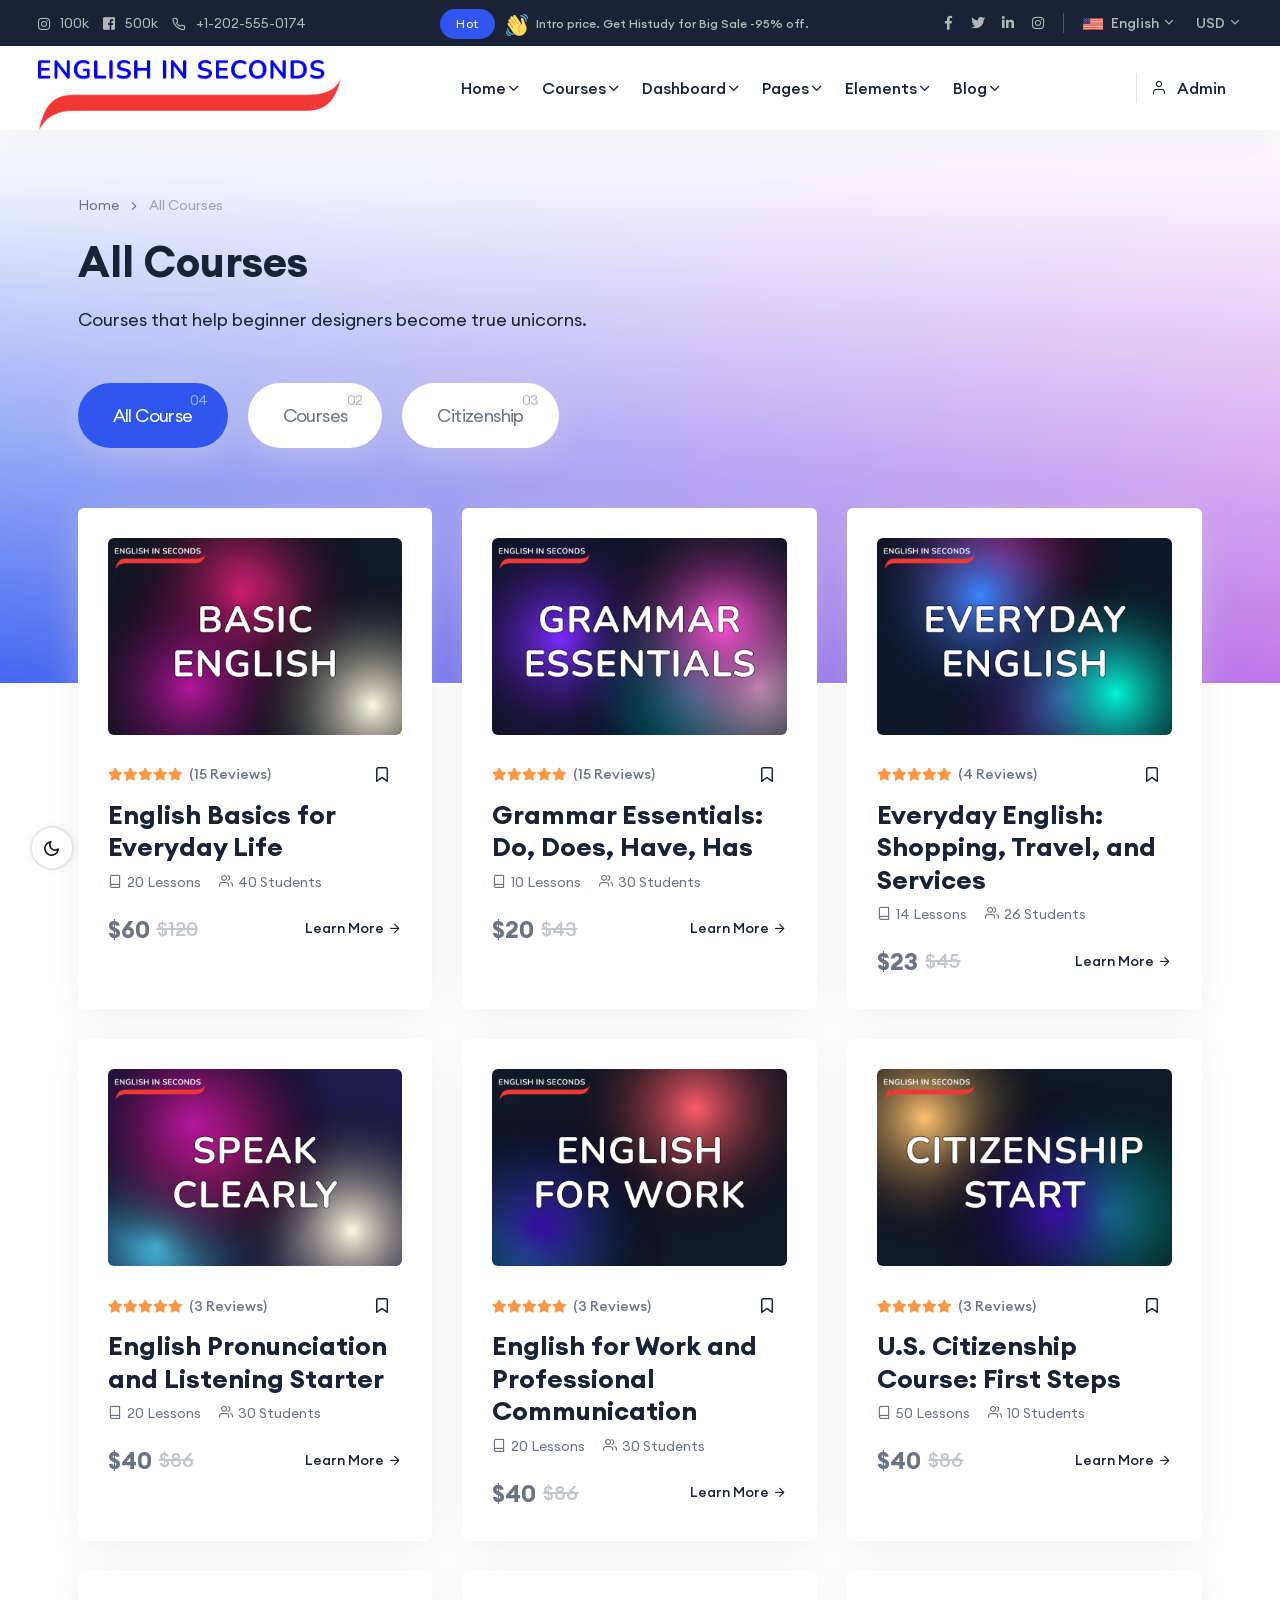
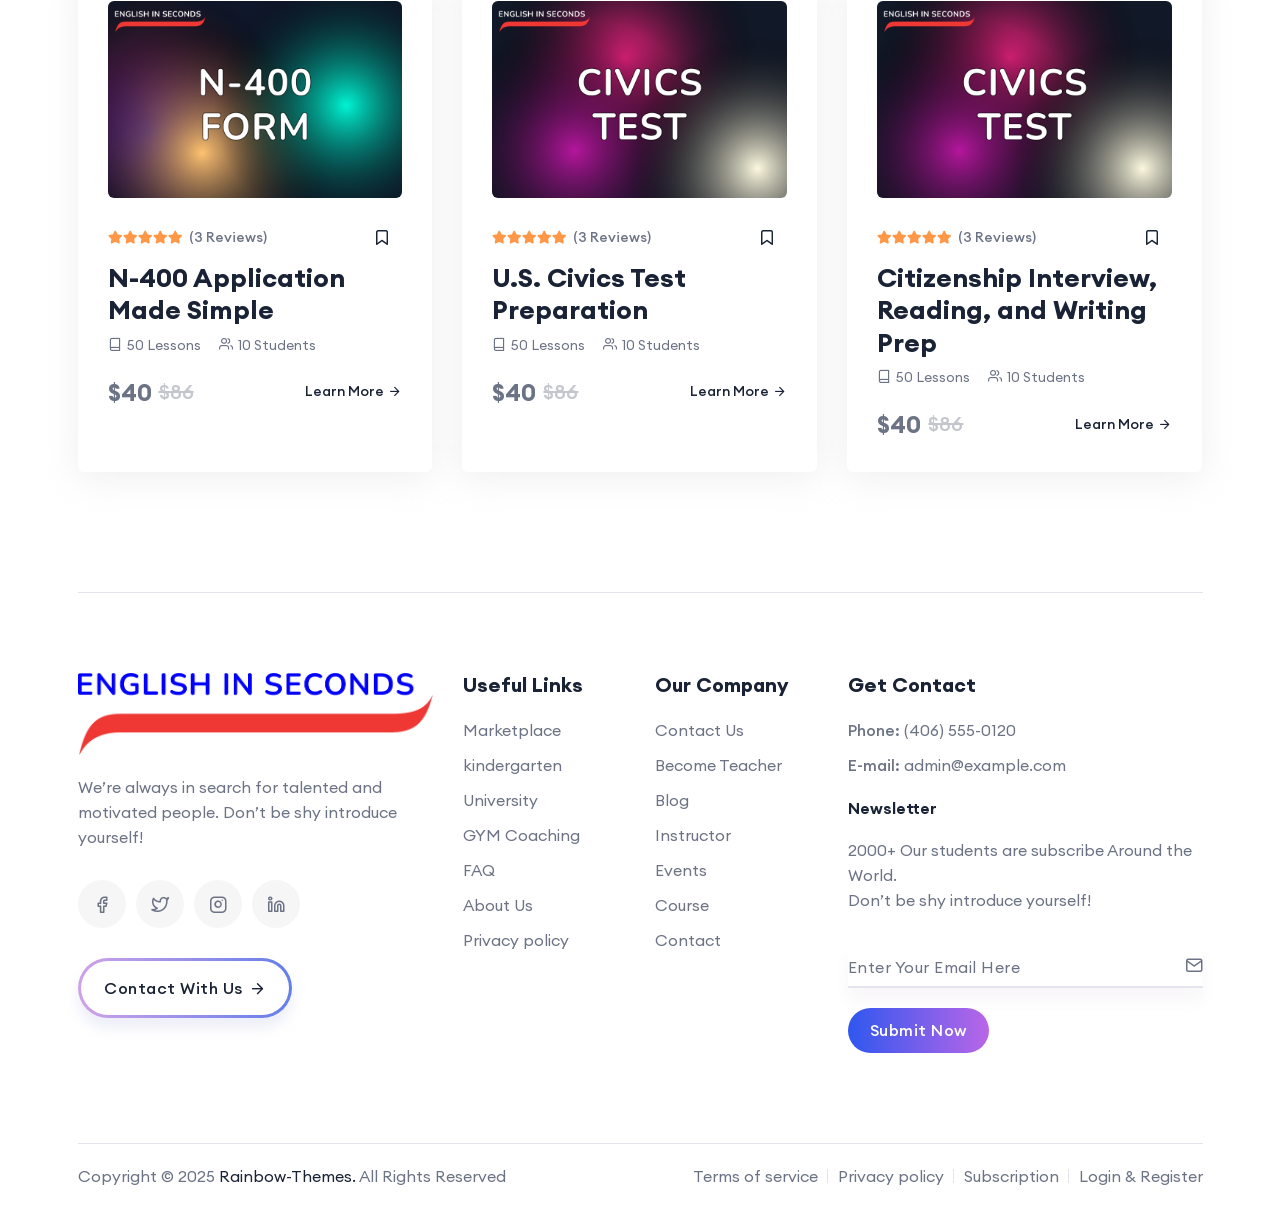
==== commit e80c464a: "0.0.0.3" ====
--- a/index.html
+++ b/index.html
@@ -10,7 +10,11 @@
     <meta name="viewport" content="width=device-width, initial-scale=1, shrink-to-fit=no">
 
     <!-- Favicon -->
-    <link rel="shortcut icon" type="image/x-icon" href="assets/images/favicon.png">
+    <link rel="apple-touch-icon-precomposed" type="image/x-icon" href="assets/images/favicons/512.png" sizes="512x512" />
+	<link rel="apple-touch-icon-precomposed" type="image/x-icon" href="assets/images/favicons/256.png" sizes="256x256" />
+	<link rel="apple-touch-icon-precomposed" type="image/x-icon" href="assets/images/favicons/128.png" sizes="128x128" />
+	<link rel="apple-touch-icon-precomposed" type="image/x-icon" href="assets/images/favicons/64.png" sizes="64x64" />
+	<link rel="icon" type="image/png" href="assets/images/favicons/favicon.png" sizes="32x32">
 
     <!-- CSS
 	============================================ -->
@@ -713,7 +717,7 @@
                                                 <div class="col-lg-12 col-xl-6 col-xxl-6 single-mega-item">
                                                     <h3 class="rbt-short-title">Course Layout</h3>
                                                     <ul class="mega-menu-item">
-                                                        <li><a href="course-details.html">Course Details</a></li>
+                                                        <li><a href="lessons.html">Course Details</a></li>
                                                         <li><a href="course-details-2.html">Course Details Two</a></li>
                                                         <li><a href="course-details-3.html">Course Details Three <span class="rbt-badge-card">New</span></a></li>
                                                         <li><a href="course-details-4.html">Course Details Four <span class="rbt-badge-card">New</span></a></li>
@@ -1194,12 +1198,6 @@
 
                         </ul>
 
-                        <div class="rbt-btn-wrapper d-none d-xl-block">
-                            <a class="rbt-btn rbt-marquee-btn marquee-auto btn-border-gradient radius-round btn-sm hover-transform-none" href="#">
-                                <span data-text="Enroll Now">Enroll Now</span>
-                            </a>
-                        </div>
-
                         <!-- Start Mobile-Menu-Bar -->
                         <div class="mobile-menu-bar d-block d-xl-none">
                             <div class="hamberger">
@@ -1242,12 +1240,12 @@
                         <div class="col-lg-3 col-md-4 col-sm-6 col-12">
                             <div class="rbt-card variation-01 rbt-hover">
                                 <div class="rbt-card-img">
-                                    <a href="course-details.html">
+                                    <a href="lessons.html">
                                         <img src="assets/images/course/course-online-01.jpg" alt="Card image">
                                     </a>
                                 </div>
                                 <div class="rbt-card-body">
-                                    <h5 class="rbt-card-title"><a href="course-details.html">React Js</a>
+                                    <h5 class="rbt-card-title"><a href="lessons.html">React Js</a>
                                     </h5>
                                     <div class="rbt-review">
                                         <div class="rating">
@@ -1274,12 +1272,12 @@
                         <div class="col-lg-3 col-md-4 col-sm-6 col-12">
                             <div class="rbt-card variation-01 rbt-hover">
                                 <div class="rbt-card-img">
-                                    <a href="course-details.html">
+                                    <a href="lessons.html">
                                         <img src="assets/images/course/course-online-02.jpg" alt="Card image">
                                     </a>
                                 </div>
                                 <div class="rbt-card-body">
-                                    <h5 class="rbt-card-title"><a href="course-details.html">Java Program</a>
+                                    <h5 class="rbt-card-title"><a href="lessons.html">Java Program</a>
                                     </h5>
                                     <div class="rbt-review">
                                         <div class="rating">
@@ -1306,12 +1304,12 @@
                         <div class="col-lg-3 col-md-4 col-sm-6 col-12">
                             <div class="rbt-card variation-01 rbt-hover">
                                 <div class="rbt-card-img">
-                                    <a href="course-details.html">
+                                    <a href="lessons.html">
                                         <img src="assets/images/course/course-online-03.jpg" alt="Card image">
                                     </a>
                                 </div>
                                 <div class="rbt-card-body">
-                                    <h5 class="rbt-card-title"><a href="course-details.html">Web Design</a>
+                                    <h5 class="rbt-card-title"><a href="lessons.html">Web Design</a>
                                     </h5>
                                     <div class="rbt-review">
                                         <div class="rating">
@@ -1338,12 +1336,12 @@
                         <div class="col-lg-3 col-md-4 col-sm-6 col-12">
                             <div class="rbt-card variation-01 rbt-hover">
                                 <div class="rbt-card-img">
-                                    <a href="course-details.html">
+                                    <a href="lessons.html">
                                         <img src="assets/images/course/course-online-04.jpg" alt="Card image">
                                     </a>
                                 </div>
                                 <div class="rbt-card-body">
-                                    <h5 class="rbt-card-title"><a href="course-details.html">Web Design</a>
+                                    <h5 class="rbt-card-title"><a href="lessons.html">Web Design</a>
                                     </h5>
                                     <div class="rbt-review">
                                         <div class="rating">
@@ -1371,110 +1369,6 @@
             </div>
             <!-- End Search Dropdown  -->
         </div>
-        <!-- Start Side Vav -->
-        <div class="rbt-offcanvas-side-menu rbt-category-sidemenu">
-            <div class="inner-wrapper">
-                <div class="inner-top">
-                    <div class="inner-title">
-                        <h4 class="title">Course Category</h4>
-                    </div>
-                    <div class="rbt-btn-close">
-                        <button class="rbt-close-offcanvas rbt-round-btn"><i class="feather-x"></i></button>
-                    </div>
-                </div>
-                <nav class="side-nav w-100">
-                    <ul class="rbt-vertical-nav-list-wrapper vertical-nav-menu">
-                        <li class="vertical-nav-item">
-                            <a href="#">Course School</a>
-                            <div class="vartical-nav-content-menu-wrapper">
-                                <div class="vartical-nav-content-menu">
-                                    <h3 class="rbt-short-title">Course Title</h3>
-                                    <ul class="rbt-vertical-nav-list-wrapper">
-                                        <li><a href="#">Web Design</a></li>
-                                        <li><a href="#">Art</a></li>
-                                        <li><a href="#">Figma</a></li>
-                                        <li><a href="#">Adobe</a></li>
-                                    </ul>
-                                </div>
-                                <div class="vartical-nav-content-menu">
-                                    <h3 class="rbt-short-title">Course Title</h3>
-                                    <ul class="rbt-vertical-nav-list-wrapper">
-                                        <li><a href="#">Photo</a></li>
-                                        <li><a href="#">English</a></li>
-                                        <li><a href="#">Math</a></li>
-                                        <li><a href="#">Read</a></li>
-                                    </ul>
-                                </div>
-                            </div>
-                        </li>
-                        <li class="vertical-nav-item">
-                            <a href="#">Online School</a>
-                            <div class="vartical-nav-content-menu-wrapper">
-                                <div class="vartical-nav-content-menu">
-                                    <h3 class="rbt-short-title">Course Title</h3>
-                                    <ul class="rbt-vertical-nav-list-wrapper">
-                                        <li><a href="#">Photo</a></li>
-                                        <li><a href="#">English</a></li>
-                                        <li><a href="#">Math</a></li>
-                                        <li><a href="#">Read</a></li>
-                                    </ul>
-                                </div>
-                                <div class="vartical-nav-content-menu">
-                                    <h3 class="rbt-short-title">Course Title</h3>
-                                    <ul class="rbt-vertical-nav-list-wrapper">
-                                        <li><a href="#">Web Design</a></li>
-                                        <li><a href="#">Art</a></li>
-                                        <li><a href="#">Figma</a></li>
-                                        <li><a href="#">Adobe</a></li>
-                                    </ul>
-                                </div>
-                            </div>
-                        </li>
-                        <li class="vertical-nav-item">
-                            <a href="#">kindergarten</a>
-                            <div class="vartical-nav-content-menu-wrapper">
-                                <div class="vartical-nav-content-menu">
-                                    <h3 class="rbt-short-title">Course Title</h3>
-                                    <ul class="rbt-vertical-nav-list-wrapper">
-                                        <li><a href="#">Photo</a></li>
-                                        <li><a href="#">English</a></li>
-                                        <li><a href="#">Math</a></li>
-                                        <li><a href="#">Read</a></li>
-                                    </ul>
-                                </div>
-                            </div>
-                        </li>
-                        <li class="vertical-nav-item">
-                            <a href="#">Classic LMS</a>
-                            <div class="vartical-nav-content-menu-wrapper">
-                                <div class="vartical-nav-content-menu">
-                                    <h3 class="rbt-short-title">Course Title</h3>
-                                    <ul class="rbt-vertical-nav-list-wrapper">
-                                        <li><a href="#">Web Design</a></li>
-                                        <li><a href="#">Art</a></li>
-                                        <li><a href="#">Figma</a></li>
-                                        <li><a href="#">Adobe</a></li>
-                                    </ul>
-                                </div>
-                            </div>
-                        </li>
-                    </ul>
-                    <div class="read-more-btn">
-                        <div class="rbt-btn-wrapper mt--20">
-                            <a class="rbt-btn btn-border-gradient radius-round btn-sm hover-transform-none w-100 justify-content-center text-center" href="#">
-                                <span>Learn More</span>
-                            </a>
-                        </div>
-                    </div>
-                </nav>
-                <div class="rbt-offcanvas-footer">
-
-                </div>
-            </div>
-        </div>
-        <!-- End Side Vav -->
-        <a class="rbt-close_side_menu" href="javascript:void(0);"></a>
-
     </header>
 
     <!-- Mobile Menu Section -->
@@ -2031,7 +1925,7 @@
                                     <div class="col-lg-12 col-xl-6 col-xxl-6 single-mega-item">
                                         <h3 class="rbt-short-title">Course Layout</h3>
                                         <ul class="mega-menu-item">
-                                            <li><a href="course-details.html">Course Details</a></li>
+                                            <li><a href="lessons.html">Course Details</a></li>
                                             <li><a href="course-details-2.html">Course Details Two</a></li>
                                             <li><a href="course-details-3.html">Course Details Three <span class="rbt-badge-card">New</span></a></li>
                                             <li><a href="course-details-4.html">Course Details Four <span class="rbt-badge-card">New</span></a></li>
@@ -2355,114 +2249,6 @@
 
         </div>
     </div>
-    <!-- Start Side Vav -->
-    <div class="rbt-cart-side-menu">
-        <div class="inner-wrapper">
-            <div class="inner-top">
-                <div class="content">
-                    <div class="title">
-                        <h4 class="title mb--0">Your shopping cart</h4>
-                    </div>
-                    <div class="rbt-btn-close" id="btn_sideNavClose">
-                        <button class="minicart-close-button rbt-round-btn"><i class="feather-x"></i></button>
-                    </div>
-                </div>
-            </div>
-            <nav class="side-nav w-100">
-                <ul class="rbt-minicart-wrapper">
-                    <li class="minicart-item">
-                        <div class="thumbnail">
-                            <a href="#">
-                                <img src="assets/images/product/1.jpg" alt="Product Images">
-                            </a>
-                        </div>
-                        <div class="product-content">
-                            <h6 class="title"><a href="single-product.html">Miracle Morning</a></h6>
-
-                            <span class="quantity">1 * <span class="price">$22</span></span>
-                        </div>
-                        <div class="close-btn">
-                            <button class="rbt-round-btn"><i class="feather-x"></i></button>
-                        </div>
-                    </li>
-
-                    <li class="minicart-item">
-                        <div class="thumbnail">
-                            <a href="#">
-                                <img src="assets/images/product/7.jpg" alt="Product Images">
-                            </a>
-                        </div>
-                        <div class="product-content">
-                            <h6 class="title"><a href="single-product.html">Happy Strong</a></h6>
-
-                            <span class="quantity">1 * <span class="price">$30</span></span>
-                        </div>
-                        <div class="close-btn">
-                            <button class="rbt-round-btn"><i class="feather-x"></i></button>
-                        </div>
-                    </li>
-
-                    <li class="minicart-item">
-                        <div class="thumbnail">
-                            <a href="#">
-                                <img src="assets/images/product/3.jpg" alt="Product Images">
-                            </a>
-                        </div>
-                        <div class="product-content">
-                            <h6 class="title"><a href="single-product.html">Rich Dad Poor Dad</a></h6>
-
-                            <span class="quantity">1 * <span class="price">$50</span></span>
-                        </div>
-                        <div class="close-btn">
-                            <button class="rbt-round-btn"><i class="feather-x"></i></button>
-                        </div>
-                    </li>
-
-                    <li class="minicart-item">
-                        <div class="thumbnail">
-                            <a href="#">
-                                <img src="assets/images/product/4.jpg" alt="Product Images">
-                            </a>
-                        </div>
-                        <div class="product-content">
-                            <h6 class="title"><a href="single-product.html">Momentum Theorem</a></h6>
-
-                            <span class="quantity">1 * <span class="price">$50</span></span>
-                        </div>
-                        <div class="close-btn">
-                            <button class="rbt-round-btn"><i class="feather-x"></i></button>
-                        </div>
-                    </li>
-                </ul>
-            </nav>
-
-            <div class="rbt-minicart-footer">
-                <hr class="mb--0">
-                <div class="rbt-cart-subttotal">
-                    <p class="subtotal"><strong>Subtotal:</strong></p>
-                    <p class="price">$121</p>
-                </div>
-                <hr class="mb--0">
-                <div class="rbt-minicart-bottom mt--20">
-                    <div class="view-cart-btn">
-                        <a class="rbt-btn btn-border icon-hover w-100 text-center" href="#">
-                            <span class="btn-text">View Cart</span>
-                            <span class="btn-icon"><i class="feather-arrow-right"></i></span>
-                        </a>
-                    </div>
-                    <div class="checkout-btn mt--20">
-                        <a class="rbt-btn btn-gradient icon-hover w-100 text-center" href="#">
-                            <span class="btn-text">Checkout</span>
-                            <span class="btn-icon"><i class="feather-arrow-right"></i></span>
-                        </a>
-                    </div>
-                </div>
-            </div>
-
-        </div>
-    </div>
-    <!-- End Side Vav -->
-    <a class="close_side_menu" href="javascript:void(0);"></a>
 
     <div class="rbt-page-banner-wrapper">
         <!-- Start Banner BG Image  -->
@@ -2485,20 +2271,8 @@
                             </ul>
                             <!-- End Breadcrumb Area  -->
                             <div class="row align-items-center">
-                            <div class="col-lg-5 col-md-12 title-wrapper">
+                            <div class="col-lg-12 col-md-12 title-wrapper">
                                 <h1 class="title mb--0">All Courses</h1>
-                            </div>
-                            <div class="col-lg-7 col-md-12">
-                                <div class="rbt-sorting-list d-flex flex-wrap align-items-end justify-content-start justify-content-lg-end">
-                                    <div class="rbt-short-item">
-                                        <form action="#" class="rbt-search-style me-0">
-                                            <input type="text" placeholder="Search Your Course..">
-                                            <button type="submit" class="rbt-search-btn rbt-round-btn">
-                                                <i class="feather-search"></i>
-                                            </button>
-                                        </form>
-                                    </div>
-                                </div>
                             </div>
                             </div>
 
@@ -2512,7 +2286,7 @@
             <div class="rbt-course-top-wrapper mt--40">
                 <div class="container">
                     <div class="row g-5 align-items-center">
-                        <div class="col-lg-12 mt--60">
+                        <div class="col-lg-12 mt--40">
                             <ul class="rbt-portfolio-filter filter-tab-button justify-content-start nav nav-tabs" id="rbt-myTab" role="tablist">
                                 <li class="nav-item" role="presentation">
                                     <button class="active" id="all-tab" data-bs-toggle="tab" data-bs-target="#all" type="button" role="tab" aria-controls="all" aria-selected="true">
@@ -2555,8 +2329,8 @@
                                 <div class="course-grid-3">
                                     <div class="rbt-card variation-01 rbt-hover">
                                         <div class="rbt-card-img">
-                                            <a href="course-details.html">
-                                                <img src="assets/images/course/course-online-01.jpg" alt="Card image">
+                                            <a href="lessons.html">
+                                                <img src="assets/images/cards/course1.png" alt="Card image">
                                             </a>
                                         </div>
                                         <div class="rbt-card-body">
@@ -2576,7 +2350,7 @@
                                                             class="feather-bookmark"></i></a>
                                                 </div>
                                             </div>
-                                            <h4 class="rbt-card-title"><a href="course-details.html">React Front To Back</a>
+                                            <h4 class="rbt-card-title"><a href="lessons.html">English Basics for Everyday Life</a>
                                             </h4>
                                             <ul class="rbt-meta">
                                                 <li><i class="feather-book"></i>20 Lessons</li>
@@ -2588,7 +2362,7 @@
                                                     <span class="current-price">$60</span>
                                                     <span class="off-price">$120</span>
                                                 </div>
-                                                <a class="rbt-btn-link" href="course-details.html">Learn
+                                                <a class="rbt-btn-link" href="lessons.html">Learn
                                                     More<i class="feather-arrow-right"></i></a>
                                             </div>
                                         </div>
@@ -2600,8 +2374,8 @@
                                 <div class="course-grid-3">
                                     <div class="rbt-card variation-01 rbt-hover">
                                         <div class="rbt-card-img">
-                                            <a href="course-details.html">
-                                                <img src="assets/images/course/course-online-02.jpg" alt="Card image">
+                                            <a href="lessons.html">
+                                                <img src="assets/images/cards/course2.png" alt="Card image">
                                             </a>
                                         </div>
                                         <div class="rbt-card-body">
@@ -2621,7 +2395,7 @@
                                                             class="feather-bookmark"></i></a>
                                                 </div>
                                             </div>
-                                            <h4 class="rbt-card-title"><a href="course-details.html">PHP Beginner + Advanced</a>
+                                            <h4 class="rbt-card-title"><a href="lessons.html">Grammar Essentials: Do, Does, Have, Has</a>
                                             </h4>
                                             <ul class="rbt-meta">
                                                 <li><i class="feather-book"></i>10 Lessons</li>
@@ -2633,7 +2407,7 @@
                                                     <span class="current-price">$20</span>
                                                     <span class="off-price">$43</span>
                                                 </div>
-                                                <a class="rbt-btn-link" href="course-details.html">Learn
+                                                <a class="rbt-btn-link" href="lessons.html">Learn
                                                     More<i class="feather-arrow-right"></i></a>
                                             </div>
                                         </div>
@@ -2645,8 +2419,8 @@
                                 <div class="course-grid-3">
                                     <div class="rbt-card variation-01 rbt-hover">
                                         <div class="rbt-card-img">
-                                            <a href="course-details.html">
-                                                <img src="assets/images/course/course-online-03.jpg" alt="Card image">
+                                            <a href="lessons.html">
+                                                <img src="assets/images/cards/course3.png" alt="Card image">
                                             </a>
                                         </div>
                                         <div class="rbt-card-body">
@@ -2666,7 +2440,7 @@
                                                             class="feather-bookmark"></i></a>
                                                 </div>
                                             </div>
-                                            <h4 class="rbt-card-title"><a href="course-details.html">Angular Zero to Mastery</a>
+                                            <h4 class="rbt-card-title"><a href="lessons.html">Everyday English: Shopping, Travel, and Services</a>
                                             </h4>
                                             <ul class="rbt-meta">
                                                 <li><i class="feather-book"></i>14 Lessons</li>
@@ -2678,7 +2452,7 @@
                                                     <span class="current-price">$23</span>
                                                     <span class="off-price">$45</span>
                                                 </div>
-                                                <a class="rbt-btn-link" href="course-details.html">Learn
+                                                <a class="rbt-btn-link" href="lessons.html">Learn
                                                     More<i class="feather-arrow-right"></i></a>
                                             </div>
                                         </div>
@@ -2690,8 +2464,8 @@
                                 <div class="course-grid-3">
                                     <div class="rbt-card variation-01 rbt-hover">
                                         <div class="rbt-card-img">
-                                            <a href="course-details.html">
-                                                <img src="assets/images/course/course-online-04.jpg" alt="Card image">
+                                            <a href="lessons.html">
+                                                <img src="assets/images/cards/course4.png" alt="Card image">
                                             </a>
                                         </div>
                                         <div class="rbt-card-body">
@@ -2711,7 +2485,7 @@
                                                             class="feather-bookmark"></i></a>
                                                 </div>
                                             </div>
-                                            <h4 class="rbt-card-title"><a href="course-details.html">English Langiage Club</a>
+                                            <h4 class="rbt-card-title"><a href="lessons.html">English Pronunciation and Listening Starter</a>
                                             </h4>
                                             <ul class="rbt-meta">
                                                 <li><i class="feather-book"></i>20 Lessons</li>
@@ -2723,7 +2497,7 @@
                                                     <span class="current-price">$40</span>
                                                     <span class="off-price">$86</span>
                                                 </div>
-                                                <a class="rbt-btn-link" href="course-details.html">Learn
+                                                <a class="rbt-btn-link" href="lessons.html">Learn
                                                     More<i class="feather-arrow-right"></i></a>
                                             </div>
                                         </div>
@@ -2735,8 +2509,8 @@
                                 <div class="course-grid-3">
                                     <div class="rbt-card variation-01 rbt-hover">
                                         <div class="rbt-card-img">
-                                            <a href="course-details.html">
-                                                <img src="assets/images/course/course-online-05.jpg" alt="Card image">
+                                            <a href="lessons.html">
+                                                <img src="assets/images/cards/course5.png" alt="Card image">
                                             </a>
                                         </div>
                                         <div class="rbt-card-body">
@@ -2756,7 +2530,7 @@
                                                             class="feather-bookmark"></i></a>
                                                 </div>
                                             </div>
-                                            <h4 class="rbt-card-title"><a href="course-details.html">Wed Design Club</a>
+                                            <h4 class="rbt-card-title"><a href="lessons.html">English for Work and Professional Communication</a>
                                             </h4>
                                             <ul class="rbt-meta">
                                                 <li><i class="feather-book"></i>20 Lessons</li>
@@ -2768,7 +2542,7 @@
                                                     <span class="current-price">$40</span>
                                                     <span class="off-price">$86</span>
                                                 </div>
-                                                <a class="rbt-btn-link" href="course-details.html">Learn
+                                                <a class="rbt-btn-link" href="lessons.html">Learn
                                                     More<i class="feather-arrow-right"></i></a>
                                             </div>
                                         </div>
@@ -2780,8 +2554,8 @@
                                 <div class="course-grid-3">
                                     <div class="rbt-card variation-01 rbt-hover">
                                         <div class="rbt-card-img">
-                                            <a href="course-details.html">
-                                                <img src="assets/images/course/course-online-06.jpg" alt="Card image">
+                                            <a href="lessons.html">
+                                                <img src="assets/images/cards/course6.png" alt="Card image">
                                             </a>
                                         </div>
                                         <div class="rbt-card-body">
@@ -2801,7 +2575,7 @@
                                                             class="feather-bookmark"></i></a>
                                                 </div>
                                             </div>
-                                            <h4 class="rbt-card-title"><a href="course-details.html">Graphic Courses Club</a>
+                                            <h4 class="rbt-card-title"><a href="lessons.html">U.S. Citizenship Course: First Steps</a>
                                             </h4>
                                             <ul class="rbt-meta">
                                                 <li><i class="feather-book"></i>50 Lessons</li>
@@ -2813,7 +2587,142 @@
                                                     <span class="current-price">$40</span>
                                                     <span class="off-price">$86</span>
                                                 </div>
-                                                <a class="rbt-btn-link" href="course-details.html">Learn
+                                                <a class="rbt-btn-link" href="lessons.html">Learn
+                                                    More<i class="feather-arrow-right"></i></a>
+                                            </div>
+                                        </div>
+                                    </div>
+                                </div>
+                                <!-- End Single Course  -->
+
+                                <!-- Start Single Course  -->
+                                <div class="course-grid-3">
+                                    <div class="rbt-card variation-01 rbt-hover">
+                                        <div class="rbt-card-img">
+                                            <a href="lessons.html">
+                                                <img src="assets/images/cards/course7.png" alt="Card image">
+                                            </a>
+                                        </div>
+                                        <div class="rbt-card-body">
+                                            <div class="rbt-card-top">
+                                                <div class="rbt-review">
+                                                    <div class="rating">
+                                                        <i class="fas fa-star"></i>
+                                                        <i class="fas fa-star"></i>
+                                                        <i class="fas fa-star"></i>
+                                                        <i class="fas fa-star"></i>
+                                                        <i class="fas fa-star"></i>
+                                                    </div>
+                                                    <span class="rating-count"> (3 Reviews)</span>
+                                                </div>
+                                                <div class="rbt-bookmark-btn">
+                                                    <a class="rbt-round-btn" title="Bookmark" href="#"><i
+                                                            class="feather-bookmark"></i></a>
+                                                </div>
+                                            </div>
+                                            <h4 class="rbt-card-title"><a href="lessons.html">N-400 Application Made Simple</a>
+                                            </h4>
+                                            <ul class="rbt-meta">
+                                                <li><i class="feather-book"></i>50 Lessons</li>
+                                                <li><i class="feather-users"></i>10 Students</li>
+                                            </ul>
+
+                                            <div class="rbt-card-bottom">
+                                                <div class="rbt-price">
+                                                    <span class="current-price">$40</span>
+                                                    <span class="off-price">$86</span>
+                                                </div>
+                                                <a class="rbt-btn-link" href="lessons.html">Learn
+                                                    More<i class="feather-arrow-right"></i></a>
+                                            </div>
+                                        </div>
+                                    </div>
+                                </div>
+                                <!-- End Single Course  -->
+
+                                <!-- Start Single Course  -->
+                                <div class="course-grid-3">
+                                    <div class="rbt-card variation-01 rbt-hover">
+                                        <div class="rbt-card-img">
+                                            <a href="lessons.html">
+                                                <img src="assets/images/cards/course8.png" alt="Card image">
+                                            </a>
+                                        </div>
+                                        <div class="rbt-card-body">
+                                            <div class="rbt-card-top">
+                                                <div class="rbt-review">
+                                                    <div class="rating">
+                                                        <i class="fas fa-star"></i>
+                                                        <i class="fas fa-star"></i>
+                                                        <i class="fas fa-star"></i>
+                                                        <i class="fas fa-star"></i>
+                                                        <i class="fas fa-star"></i>
+                                                    </div>
+                                                    <span class="rating-count"> (3 Reviews)</span>
+                                                </div>
+                                                <div class="rbt-bookmark-btn">
+                                                    <a class="rbt-round-btn" title="Bookmark" href="#"><i
+                                                            class="feather-bookmark"></i></a>
+                                                </div>
+                                            </div>
+                                            <h4 class="rbt-card-title"><a href="lessons.html">U.S. Civics Test Preparation</a>
+                                            </h4>
+                                            <ul class="rbt-meta">
+                                                <li><i class="feather-book"></i>50 Lessons</li>
+                                                <li><i class="feather-users"></i>10 Students</li>
+                                            </ul>
+
+                                            <div class="rbt-card-bottom">
+                                                <div class="rbt-price">
+                                                    <span class="current-price">$40</span>
+                                                    <span class="off-price">$86</span>
+                                                </div>
+                                                <a class="rbt-btn-link" href="lessons.html">Learn
+                                                    More<i class="feather-arrow-right"></i></a>
+                                            </div>
+                                        </div>
+                                    </div>
+                                </div>
+                                <!-- End Single Course  -->
+
+                                <!-- Start Single Course  -->
+                                <div class="course-grid-3">
+                                    <div class="rbt-card variation-01 rbt-hover">
+                                        <div class="rbt-card-img">
+                                            <a href="lessons.html">
+                                                <img src="assets/images/cards/course8.png" alt="Card image">
+                                            </a>
+                                        </div>
+                                        <div class="rbt-card-body">
+                                            <div class="rbt-card-top">
+                                                <div class="rbt-review">
+                                                    <div class="rating">
+                                                        <i class="fas fa-star"></i>
+                                                        <i class="fas fa-star"></i>
+                                                        <i class="fas fa-star"></i>
+                                                        <i class="fas fa-star"></i>
+                                                        <i class="fas fa-star"></i>
+                                                    </div>
+                                                    <span class="rating-count"> (3 Reviews)</span>
+                                                </div>
+                                                <div class="rbt-bookmark-btn">
+                                                    <a class="rbt-round-btn" title="Bookmark" href="#"><i
+                                                            class="feather-bookmark"></i></a>
+                                                </div>
+                                            </div>
+                                            <h4 class="rbt-card-title"><a href="lessons.html">Citizenship Interview, Reading, and Writing Prep</a>
+                                            </h4>
+                                            <ul class="rbt-meta">
+                                                <li><i class="feather-book"></i>50 Lessons</li>
+                                                <li><i class="feather-users"></i>10 Students</li>
+                                            </ul>
+
+                                            <div class="rbt-card-bottom">
+                                                <div class="rbt-price">
+                                                    <span class="current-price">$40</span>
+                                                    <span class="off-price">$86</span>
+                                                </div>
+                                                <a class="rbt-btn-link" href="lessons.html">Learn
                                                     More<i class="feather-arrow-right"></i></a>
                                             </div>
                                         </div>
@@ -2829,7 +2738,7 @@
                                 <div class="course-grid-3">
                                     <div class="rbt-card variation-01 rbt-hover">
                                         <div class="rbt-card-img">
-                                            <a href="course-details.html">
+                                            <a href="lessons.html">
                                                 <img src="assets/images/course/course-online-05.jpg" alt="Card image">
                                             </a>
                                         </div>
@@ -2850,7 +2759,7 @@
                                                             class="feather-bookmark"></i></a>
                                                 </div>
                                             </div>
-                                            <h4 class="rbt-card-title"><a href="course-details.html">Angular Zero to Mastery</a>
+                                            <h4 class="rbt-card-title"><a href="lessons.html">Angular Zero to Mastery</a>
                                             </h4>
                                             <ul class="rbt-meta">
                                                 <li><i class="feather-book"></i>20 Lessons</li>
@@ -2862,7 +2771,7 @@
                                                     <span class="current-price">$60</span>
                                                     <span class="off-price">$120</span>
                                                 </div>
-                                                <a class="rbt-btn-link" href="course-details.html">Learn
+                                                <a class="rbt-btn-link" href="lessons.html">Learn
                                                     More<i class="feather-arrow-right"></i></a>
                                             </div>
                                         </div>
@@ -2874,7 +2783,7 @@
                                 <div class="course-grid-3">
                                     <div class="rbt-card variation-01 rbt-hover">
                                         <div class="rbt-card-img">
-                                            <a href="course-details.html">
+                                            <a href="lessons.html">
                                                 <img src="assets/images/course/course-online-06.jpg" alt="Card image">
                                             </a>
                                         </div>
@@ -2895,7 +2804,7 @@
                                                             class="feather-bookmark"></i></a>
                                                 </div>
                                             </div>
-                                            <h4 class="rbt-card-title"><a href="course-details.html">English Langiage Club</a>
+                                            <h4 class="rbt-card-title"><a href="lessons.html">English Langiage Club</a>
                                             </h4>
                                             <ul class="rbt-meta">
                                                 <li><i class="feather-book"></i>20 Lessons</li>
@@ -2907,7 +2816,7 @@
                                                     <span class="current-price">$80</span>
                                                     <span class="off-price">$145</span>
                                                 </div>
-                                                <a class="rbt-btn-link" href="course-details.html">Learn
+                                                <a class="rbt-btn-link" href="lessons.html">Learn
                                                     More<i class="feather-arrow-right"></i></a>
                                             </div>
                                         </div>
@@ -2923,7 +2832,7 @@
                                 <div class="course-grid-3">
                                     <div class="rbt-card variation-01 rbt-hover">
                                         <div class="rbt-card-img">
-                                            <a href="course-details.html">
+                                            <a href="lessons.html">
                                                 <img src="assets/images/course/course-online-01.jpg" alt="Card image">
                                             </a>
                                         </div>
@@ -2944,7 +2853,7 @@
                                                             class="feather-bookmark"></i></a>
                                                 </div>
                                             </div>
-                                            <h4 class="rbt-card-title"><a href="course-details.html">Angular Zero to Mastery</a>
+                                            <h4 class="rbt-card-title"><a href="lessons.html">Angular Zero to Mastery</a>
                                             </h4>
                                             <ul class="rbt-meta">
                                                 <li><i class="feather-book"></i>23 Lessons</li>
@@ -2956,7 +2865,7 @@
                                                     <span class="current-price">$60</span>
                                                     <span class="off-price">$120</span>
                                                 </div>
-                                                <a class="rbt-btn-link" href="course-details.html">Learn
+                                                <a class="rbt-btn-link" href="lessons.html">Learn
                                                     More<i class="feather-arrow-right"></i></a>
                                             </div>
                                         </div>
@@ -2968,7 +2877,7 @@
                                 <div class="course-grid-3">
                                     <div class="rbt-card variation-01 rbt-hover">
                                         <div class="rbt-card-img">
-                                            <a href="course-details.html">
+                                            <a href="lessons.html">
                                                 <img src="assets/images/course/course-online-06.jpg" alt="Card image">
                                             </a>
                                         </div>
@@ -2989,7 +2898,7 @@
                                                             class="feather-bookmark"></i></a>
                                                 </div>
                                             </div>
-                                            <h4 class="rbt-card-title"><a href="course-details.html">English Langiage Club</a>
+                                            <h4 class="rbt-card-title"><a href="lessons.html">English Langiage Club</a>
                                             </h4>
                                             <ul class="rbt-meta">
                                                 <li><i class="feather-book"></i>30 Lessons</li>
@@ -3001,7 +2910,7 @@
                                                     <span class="current-price">$60</span>
                                                     <span class="off-price">$120</span>
                                                 </div>
-                                                <a class="rbt-btn-link" href="course-details.html">Learn
+                                                <a class="rbt-btn-link" href="lessons.html">Learn
                                                     More<i class="feather-arrow-right"></i></a>
                                             </div>
                                         </div>
@@ -3013,7 +2922,7 @@
                                 <div class="course-grid-3">
                                     <div class="rbt-card variation-01 rbt-hover">
                                         <div class="rbt-card-img">
-                                            <a href="course-details.html">
+                                            <a href="lessons.html">
                                                 <img src="assets/images/course/course-online-05.jpg" alt="Card image">
                                             </a>
                                         </div>
@@ -3034,7 +2943,7 @@
                                                             class="feather-bookmark"></i></a>
                                                 </div>
                                             </div>
-                                            <h4 class="rbt-card-title"><a href="course-details.html">Language Academy Course</a>
+                                            <h4 class="rbt-card-title"><a href="lessons.html">Language Academy Course</a>
                                             </h4>
                                             <ul class="rbt-meta">
                                                 <li><i class="feather-book"></i>50 Lessons</li>
@@ -3046,7 +2955,7 @@
                                                     <span class="current-price">$56</span>
                                                     <span class="off-price">$77</span>
                                                 </div>
-                                                <a class="rbt-btn-link" href="course-details.html">Learn
+                                                <a class="rbt-btn-link" href="lessons.html">Learn
                                                     More<i class="feather-arrow-right"></i></a>
                                             </div>
                                         </div>
--- a/assets/css/styles.css
+++ b/assets/css/styles.css
@@ -1080,7 +1080,7 @@
 .rbt-header .mainmenu-nav .mainmenu li.with-megamenu .rbt-megamenu, .rbt-header .mainmenu-nav .mainmenu li.has-dropdown .submenu, .rbt-user-wrapper .rbt-user-menu-list-wrapper, .rbt-category-menu-wrapper .category-dropdown-menu, ul.rbt-dropdown-menu li .sub-menu {
   position: absolute;
   top: 100%;
-  left: 0;
+  right: -30px;
   visibility: hidden;
   clip: rect(0px, 200vw, 0, 0px);
   opacity: 0;
@@ -11530,6 +11530,7 @@
 .rbt-header .logo a img {
   max-height: 70px;
   object-fit: cover;
+  margin-top: 14px;
 }
 @media only screen and (max-width: 575px) {
   .rbt-header .logo a {
@@ -11625,7 +11626,7 @@
   position: relative;
 }
 .rbt-header .rbt-header-wrapper .container-fluid {
-  max-width: 1920px;
+  max-width: 1320px;
 }
 .rbt-header.rbt-header-8 {
   position: absolute;
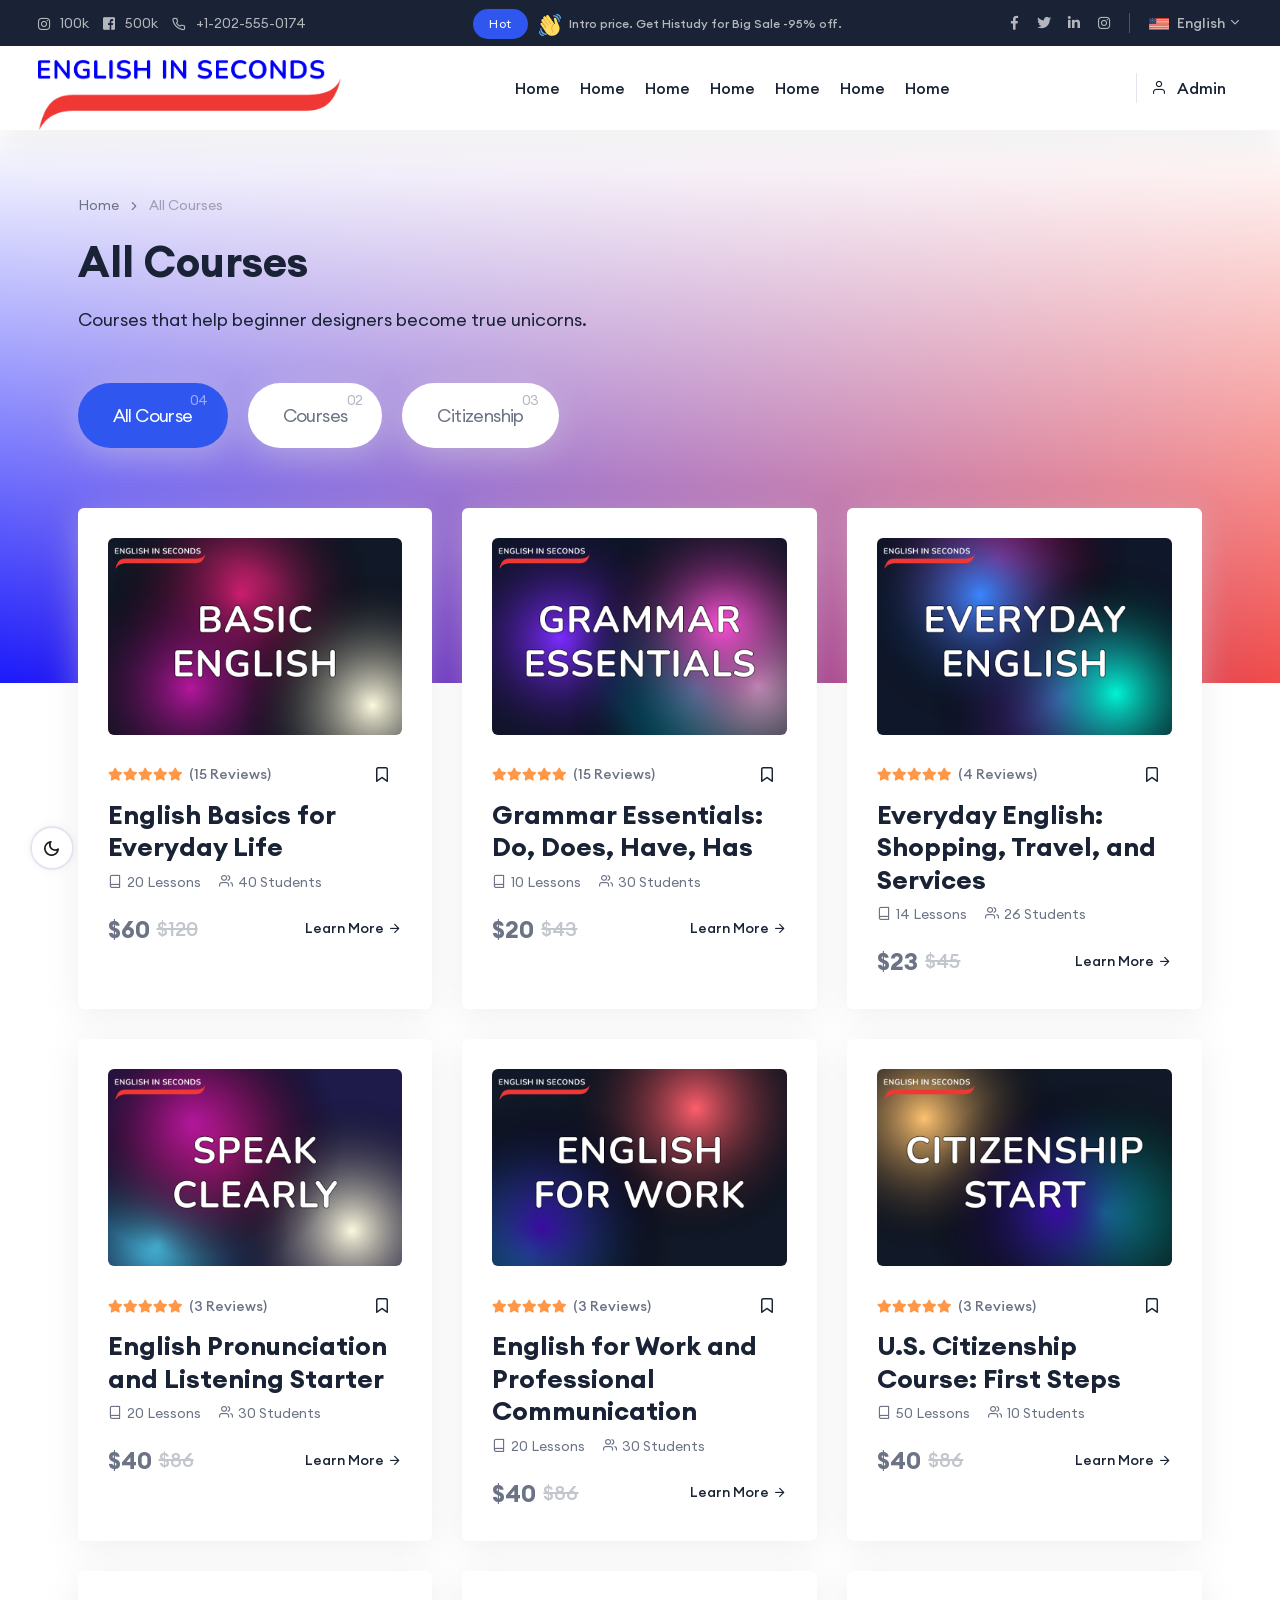
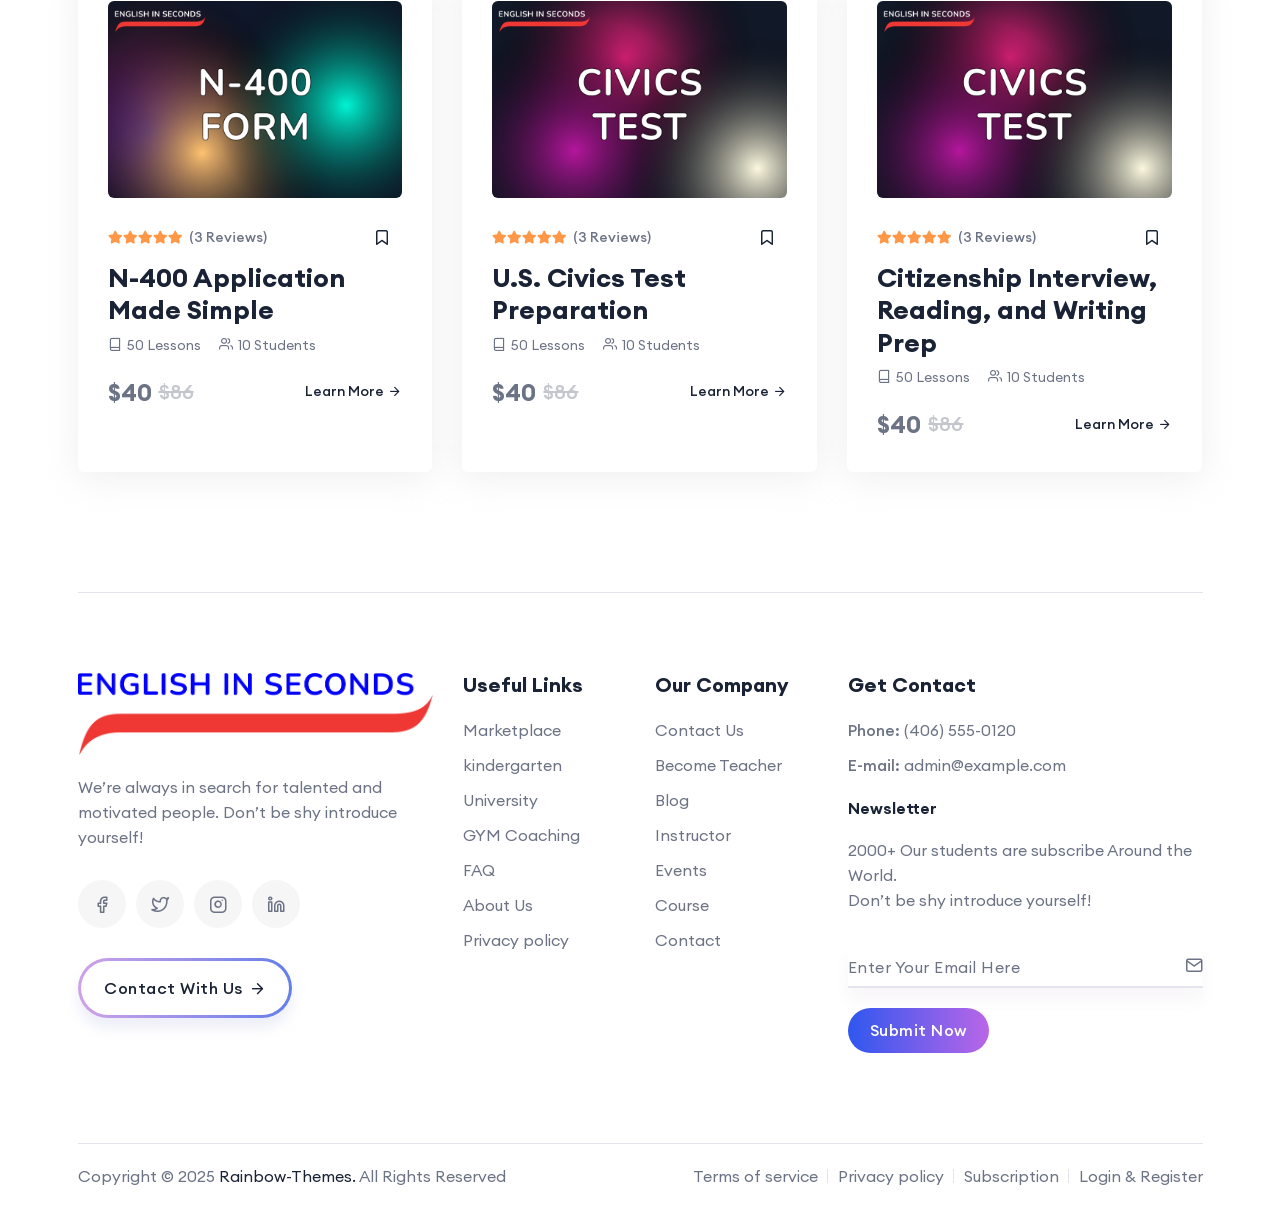
==== commit dd7dd380: "0.0.0.4" ====
--- a/index.html
+++ b/index.html
@@ -141,29 +141,6 @@
                                         </li>
                                     </ul>
                                 </div>
-
-                                <div class="header-info">
-                                    <ul class="rbt-dropdown-menu currency-menu">
-                                        <li class="has-child-menu">
-                                            <a href="#">
-                                                <span class="menu-item">USD</span>
-                                                <i class="right-icon feather-chevron-down"></i>
-                                            </a>
-                                            <ul class="sub-menu hover-reverse">
-                                                <li>
-                                                    <a href="#">
-                                                        <span class="menu-item">EUR</span>
-                                                    </a>
-                                                </li>
-                                                <li>
-                                                    <a href="#">
-                                                        <span class="menu-item">GBP</span>
-                                                    </a>
-                                                </li>
-                                            </ul>
-                                        </li>
-                                    </ul>
-                                </div>
                             </div>
                         </div>
                     </div>
@@ -198,814 +175,13 @@
                     <div class="rbt-main-navigation d-none d-xl-block">
                         <nav class="mainmenu-nav">
                             <ul class="mainmenu">
-                                <li class="with-megamenu has-menu-child-item position-static">
-                                    <a href="#">Home <i class="feather-chevron-down"></i></a>
-                                    <!-- Start Mega Menu  -->
-                                    <div class="rbt-megamenu menu-skin-dark">
-                                        <div class="wrapper">
-                                            <div class="row row--15 home-plesentation-wrapper single-dropdown-menu-presentation">
-
-                                                <!-- Start Single Demo  -->
-                                                <div class="col-lg-12 col-xl-2 col-xxl-2 col-md-12 col-sm-12 col-12 single-mega-item">
-                                                    <div class="demo-single">
-                                                        <div class="inner">
-                                                            <div class="thumbnail">
-                                                                <a href="01-main-demo.html"><img src="assets/images/splash/demo/h1.jpg" alt="Demo Images"></a>
-                                                            </div>
-                                                            <div class="content">
-                                                                <h4 class="title"><a href="01-main-demo.html">Home Demo <span class="btn-icon"><i class="feather-arrow-right"></i></span></a></h4>
-                                                            </div>
-                                                        </div>
-                                                    </div>
-                                                </div>
-                                                <!-- End Single Demo  -->
-
-                                                <!-- Start Single Demo  -->
-                                                <div class="col-lg-12 col-xl-2 col-xxl-2 col-md-12 col-sm-12 col-12 single-mega-item">
-                                                    <div class="demo-single">
-                                                        <div class="inner">
-                                                            <div class="thumbnail">
-                                                                <a href="12-marketplace.html"><img src="assets/images/splash/demo/h12.jpg" alt="Demo Images"></a>
-                                                            </div>
-                                                            <div class="content">
-                                                                <h4 class="title"><a href="12-marketplace.html">Marketplace <span class="btn-icon"><i class="feather-arrow-right"></i></span></a></h4>
-                                                            </div>
-                                                        </div>
-                                                    </div>
-                                                </div>
-                                                <!-- End Single Demo  -->
-
-                                                <!-- Start Single Demo  -->
-                                                <div class="col-lg-12 col-xl-2 col-xxl-2 col-md-12 col-sm-12 col-12 single-mega-item">
-                                                    <div class="demo-single">
-                                                        <div class="inner">
-                                                            <div class="thumbnail">
-                                                                <a href="04-kindergarten.html"><img src="assets/images/splash/demo/h4.jpg" alt="Demo Images"></a>
-                                                            </div>
-                                                            <div class="content">
-                                                                <h4 class="title"><a href="04-kindergarten.html">kindergarten <span class="btn-icon"><i class="feather-arrow-right"></i></span></a></h4>
-                                                            </div>
-                                                        </div>
-                                                    </div>
-                                                </div>
-                                                <!-- End Single Demo  -->
-
-                                                <!-- Start Single Demo  -->
-                                                <div class="col-lg-12 col-xl-2 col-xxl-2 col-md-12 col-sm-12 col-12 single-mega-item">
-                                                    <div class="demo-single">
-                                                        <div class="inner">
-                                                            <div class="thumbnail">
-                                                                <a href="13-university-classic.html"><img src="assets/images/splash/demo/h13.jpg" alt="Demo Images"></a>
-                                                            </div>
-                                                            <div class="content">
-                                                                <h4 class="title"><a href="13-university-classic.html">University Classic <span class="btn-icon"><i class="feather-arrow-right"></i></span></a></h4>
-                                                            </div>
-                                                        </div>
-                                                    </div>
-                                                </div>
-                                                <!-- End Single Demo  -->
-
-                                                <!-- Start Single Demo  -->
-                                                <div class="col-lg-12 col-xl-2 col-xxl-2 col-md-12 col-sm-12 col-12 single-mega-item">
-                                                    <div class="demo-single">
-                                                        <div class="inner">
-                                                            <div class="thumbnail">
-                                                                <a href="14-home-elegant.html"><img src="assets/images/splash/demo/h14.jpg" alt="Demo Images"></a>
-                                                            </div>
-                                                            <div class="content">
-                                                                <h4 class="title"><a href="14-home-elegant.html">Home Elegant <span class="btn-icon"><i class="feather-arrow-right"></i></span></a></h4>
-                                                            </div>
-                                                        </div>
-                                                    </div>
-                                                </div>
-                                                <!-- End Single Demo  -->
-
-                                                <!-- Start Single Demo  -->
-                                                <div class="col-lg-12 col-xl-2 col-xxl-2 col-md-12 col-sm-12 col-12 single-mega-item">
-                                                    <div class="demo-single">
-                                                        <div class="inner">
-                                                            <div class="thumbnail">
-                                                                <a href="09-gym-coaching.html"><img src="assets/images/splash/demo/h9.jpg" alt="Demo Images"></a>
-                                                            </div>
-                                                            <div class="content">
-                                                                <h4 class="title"><a href="09-gym-coaching.html">Gym Coaching <span class="btn-icon"><i class="feather-arrow-right"></i></span></a></h4>
-                                                            </div>
-                                                        </div>
-                                                    </div>
-                                                </div>
-                                                <!-- End Single Demo  -->
-
-                                                <!-- Start Single Demo  -->
-                                                <div class="col-lg-12 col-xl-2 col-xxl-2 col-md-12 col-sm-12 col-12 single-mega-item">
-                                                    <div class="demo-single">
-                                                        <div class="inner">
-                                                            <div class="thumbnail">
-                                                                <a href="03-online-school.html"><img src="assets/images/splash/demo/h3.jpg" alt="Demo Images"></a>
-                                                            </div>
-                                                            <div class="content">
-                                                                <h4 class="title"><a href="03-online-school.html">Online School <span class="btn-icon"><i class="feather-arrow-right"></i></span></a></h4>
-                                                            </div>
-                                                        </div>
-                                                    </div>
-                                                </div>
-                                                <!-- End Single Demo  -->
-
-                                                <!-- Start Single Demo  -->
-                                                <div class="col-lg-12 col-xl-2 col-xxl-2 col-md-12 col-sm-12 col-12 single-mega-item">
-                                                    <div class="demo-single">
-                                                        <div class="inner">
-                                                            <div class="thumbnail">
-                                                                <a href="06-university-status.html"><img src="assets/images/splash/demo/h6.jpg" alt="Demo Images"></a>
-                                                            </div>
-                                                            <div class="content">
-                                                                <h4 class="title"><a href="06-university-status.html">University Status <span class="btn-icon"><i class="feather-arrow-right"></i></span></a></h4>
-                                                            </div>
-                                                        </div>
-                                                    </div>
-                                                </div>
-                                                <!-- End Single Demo  -->
-
-                                                <!-- Start Single Demo  -->
-                                                <div class="col-lg-12 col-xl-2 col-xxl-2 col-md-12 col-sm-12 col-12 single-mega-item">
-                                                    <div class="demo-single">
-                                                        <div class="inner">
-                                                            <div class="thumbnail">
-                                                                <a href="15-home-technology.html"><img src="assets/images/splash/demo/h15.jpg" alt="Demo Images"></a>
-                                                            </div>
-                                                            <div class="content">
-                                                                <h4 class="title"><a href="15-home-technology.html">Home Technology <span class="btn-icon"><i class="feather-arrow-right"></i></span></a></h4>
-                                                            </div>
-                                                        </div>
-                                                    </div>
-                                                </div>
-                                                <!-- End Single Demo  -->
-
-                                                <!-- Start Single Demo  -->
-                                                <div class="col-lg-12 col-xl-2 col-xxl-2 col-md-12 col-sm-12 col-12 single-mega-item">
-                                                    <div class="demo-single">
-                                                        <div class="inner">
-                                                            <div class="thumbnail">
-                                                                <a href="07-instructor-portfolio.html"><img src="assets/images/splash/demo/h7.jpg" alt="Demo Images"></a>
-                                                            </div>
-                                                            <div class="content">
-                                                                <h4 class="title"><a href="07-instructor-portfolio.html">Instructor Portfolio <span class="btn-icon"><i class="feather-arrow-right"></i></span></a></h4>
-                                                            </div>
-                                                        </div>
-                                                    </div>
-                                                </div>
-                                                <!-- End Single Demo  -->
-
-                                                <!-- Start Single Demo  -->
-                                                <div class="col-lg-12 col-xl-2 col-xxl-2 col-md-12 col-sm-12 col-12 single-mega-item">
-                                                    <div class="demo-single">
-                                                        <div class="inner">
-                                                            <div class="thumbnail">
-                                                                <a href="08-language-academy.html"><img src="assets/images/splash/demo/h8.jpg" alt="Demo Images"></a>
-                                                            </div>
-                                                            <div class="content">
-                                                                <h4 class="title"><a href="08-language-academy.html">Language Academy <span class="btn-icon"><i class="feather-arrow-right"></i></span></a></h4>
-                                                            </div>
-                                                        </div>
-                                                    </div>
-                                                </div>
-                                                <!-- End Single Demo  -->
-
-                                                <!-- Start Single Demo  -->
-                                                <div class="col-lg-12 col-xl-2 col-xxl-2 col-md-12 col-sm-12 col-12 single-mega-item">
-                                                    <div class="demo-single">
-                                                        <div class="inner">
-                                                            <div class="thumbnail">
-                                                                <a href="11-single-course.html"><img src="assets/images/splash/demo/h11.jpg" alt="Demo Images"></a>
-                                                            </div>
-                                                            <div class="content">
-                                                                <h4 class="title"><a href="11-single-course.html">Single Course <span class="btn-icon"><i class="feather-arrow-right"></i></span></a></h4>
-                                                            </div>
-                                                        </div>
-                                                    </div>
-                                                </div>
-                                                <!-- End Single Demo  -->
-
-                                                <!-- Start Single Demo  -->
-                                                <div class="col-lg-12 col-xl-2 col-xxl-2 col-md-12 col-sm-12 col-12 single-mega-item">
-                                                    <div class="demo-single">
-                                                        <div class="inner">
-                                                            <div class="thumbnail">
-                                                                <a href="10-online-course.html"><img src="assets/images/splash/demo/h10.jpg" alt="Demo Images"></a>
-                                                            </div>
-                                                            <div class="content">
-                                                                <h4 class="title"><a href="10-online-course.html">Online Course <span class="btn-icon"><i class="feather-arrow-right"></i></span></a></h4>
-                                                            </div>
-                                                        </div>
-                                                    </div>
-                                                </div>
-                                                <!-- End Single Demo  -->
-
-                                                <!-- Start Single Demo  -->
-                                                <div class="col-lg-12 col-xl-2 col-xxl-2 col-md-12 col-sm-12 col-12 single-mega-item">
-                                                    <div class="demo-single">
-                                                        <div class="inner">
-                                                            <div class="thumbnail">
-                                                                <a href="05-classic-lms.html"><img src="assets/images/splash/demo/h5.jpg" alt="Demo Images"></a>
-                                                            </div>
-                                                            <div class="content">
-                                                                <h4 class="title"><a href="05-classic-lms.html">Classic Lms <span class="btn-icon"><i class="feather-arrow-right"></i></span></a></h4>
-                                                            </div>
-                                                        </div>
-                                                    </div>
-                                                </div>
-                                                <!-- End Single Demo  -->
-
-                                                <!-- Start Single Demo  -->
-                                                <div class="col-lg-12 col-xl-2 col-xxl-2 col-md-12 col-sm-12 col-12 single-mega-item">
-                                                    <div class="demo-single">
-                                                        <div class="inner">
-                                                            <div class="thumbnail">
-                                                                <a href="02-course-school.html"><img src="assets/images/splash/demo/h2.jpg" alt="Demo Images"></a>
-                                                            </div>
-                                                            <div class="content">
-                                                                <h4 class="title"><a href="02-course-school.html">Course School <span class="btn-icon"><i class="feather-arrow-right"></i></span></a></h4>
-                                                            </div>
-                                                        </div>
-                                                    </div>
-                                                </div>
-                                                <!-- End Single Demo  -->
-
-                                                <!-- Start Single Demo  -->
-                                                <div class="col-lg-12 col-xl-2 col-xxl-2 col-md-12 col-sm-12 col-12 single-mega-item">
-                                                    <div class="demo-single">
-                                                        <div class="inner">
-                                                            <div class="thumbnail">
-                                                                <a href="16-udemy-affiliate.html"><img src="assets/images/splash/demo/h16.jpg" alt="Demo Images"></a>
-                                                            </div>
-                                                            <div class="content">
-                                                                <h4 class="title"><a href="16-udemy-affiliate.html">Udemy Affiliate <span class="btn-icon"><i class="feather-arrow-right"></i></span></a></h4>
-                                                            </div>
-                                                        </div>
-                                                    </div>
-                                                </div>
-                                                <!-- End Single Demo  -->
-
-                                                <!-- Start Single Demo  -->
-                                                <div class="col-lg-12 col-xl-2 col-xxl-2 col-md-12 col-sm-12 col-12 single-mega-item">
-                                                    <div class="demo-single">
-                                                        <div class="inner">
-                                                            <span class="new-batch">New Added</span>
-                                                            <div class="thumbnail">
-                                                                <a href="17-online-academy.html"><img src="assets/images/splash/demo/h17.jpg" alt="Demo Images"></a>
-                                                            </div>
-                                                            <div class="content">
-                                                                <h4 class="title"><a href="17-online-academy.html">Online Academy <span class="btn-icon"><i class="feather-arrow-right"></i></span></a></h4>
-                                                            </div>
-                                                        </div>
-                                                    </div>
-                                                </div>
-                                                <!-- End Single Demo  -->
-
-                                                <!-- Start Single Demo  -->
-                                                <div class="col-lg-12 col-xl-2 col-xxl-2 col-md-12 col-sm-12 col-12 single-mega-item">
-                                                    <div class="demo-single">
-                                                        <div class="inner">
-                                                            <span class="new-batch">New Added</span>
-                                                            <div class="thumbnail">
-                                                                <a href="18-instructors-coaches.html"><img src="assets/images/splash/demo/h18.jpg" alt="Demo Images"></a>
-                                                            </div>
-                                                            <div class="content">
-                                                                <h4 class="title"><a href="18-instructors-coaches.html">Instructor Coaches <span class="btn-icon"><i class="feather-arrow-right"></i></span></a></h4>
-                                                            </div>
-                                                        </div>
-                                                    </div>
-                                                </div>
-                                                <!-- End Single Demo  -->
-
-                                                <!-- Start Single Demo  -->
-                                                <div class="col-lg-12 col-xl-2 col-xxl-2 col-md-12 col-sm-12 col-12 single-mega-item">
-                                                    <div class="demo-single">
-                                                        <div class="inner">
-                                                            <span class="new-batch">New Added</span>
-                                                            <div class="thumbnail">
-                                                                <a href="19-modern-university.html"><img src="assets/images/splash/demo/h19.jpg" alt="Demo Images"></a>
-                                                            </div>
-                                                            <div class="content">
-                                                                <h4 class="title"><a href="19-modern-university.html">Modern University <span class="btn-icon"><i class="feather-arrow-right"></i></span></a></h4>
-                                                            </div>
-                                                        </div>
-                                                    </div>
-                                                </div>
-                                                <!-- End Single Demo  -->
-
-                                                <!-- Start Single Demo  -->
-                                                <div class="col-lg-12 col-xl-2 col-xxl-2 col-md-12 col-sm-12 col-12 single-mega-item">
-                                                    <div class="demo-single">
-                                                        <div class="inner">
-                                                            <span class="new-batch">New Added</span>
-                                                            <div class="thumbnail">
-                                                                <a href="20-multilingual.html"><img src="assets/images/splash/demo/h20.jpg" alt="Demo Images"></a>
-                                                            </div>
-                                                            <div class="content">
-                                                                <h4 class="title"><a href="20-multilingual.html">Multilingual <span class="btn-icon"><i class="feather-arrow-right"></i></span></a></h4>
-                                                            </div>
-                                                        </div>
-                                                    </div>
-                                                </div>
-                                                <!-- End Single Demo  -->
-
-                                                <!-- Start Single Demo  -->
-                                                <div class="col-lg-12 col-xl-2 col-xxl-2 col-md-12 col-sm-12 col-12 single-mega-item">
-                                                    <div class="demo-single">
-                                                        <div class="inner">
-                                                            <span class="new-batch">New Added</span>
-                                                            <div class="thumbnail">
-                                                                <a href="21-art-design-school.html"><img src="assets/images/splash/demo/h21.jpg" alt="Demo Images"></a>
-                                                            </div>
-                                                            <div class="content">
-                                                                <h4 class="title"><a href="21-art-design-school.html">Art Design School <span class="btn-icon"><i class="feather-arrow-right"></i></span></a></h4>
-                                                            </div>
-                                                        </div>
-                                                    </div>
-                                                </div>
-                                                <!-- End Single Demo  -->
-
-                                                <!-- Start Single Demo  -->
-                                                <div class="col-lg-12 col-xl-2 col-xxl-2 col-md-12 col-sm-12 col-12 single-mega-item">
-                                                    <div class="demo-single">
-                                                        <div class="inner">
-                                                            <span class="new-batch">New Added</span>
-                                                            <div class="thumbnail">
-                                                                <a href="22-wishlist.html"><img src="assets/images/splash/demo/h22.jpg" alt="Demo Images"></a>
-                                                            </div>
-                                                            <div class="content">
-                                                                <h4 class="title"><a href="22-wishlist.html">Wishlist <span class="btn-icon"><i class="feather-arrow-right"></i></span></a></h4>
-                                                            </div>
-                                                        </div>
-                                                    </div>
-                                                </div>
-                                                <!-- End Single Demo  -->
-
-                                                <!-- Start Single Demo  -->
-                                                <div class="col-lg-12 col-xl-2 col-xxl-2 col-md-12 col-sm-12 col-12 single-mega-item">
-                                                    <div class="demo-single">
-                                                        <div class="inner">
-                                                            <span class="new-batch">New Added</span>
-                                                            <div class="thumbnail">
-                                                                <a href="23-coaching.html"><img src="assets/images/splash/demo/h23.jpg" alt="Demo Images"></a>
-                                                            </div>
-                                                            <div class="content">
-                                                                <h4 class="title"><a href="23-coaching.html">Coaching <span class="btn-icon"><i class="feather-arrow-right"></i></span></a></h4>
-                                                            </div>
-                                                        </div>
-                                                    </div>
-                                                </div>
-                                                <!-- End Single Demo  -->
-
-                                                <!-- Start Single Demo  -->
-                                                <div class="col-lg-12 col-xl-2 col-xxl-2 col-md-12 col-sm-12 col-12 single-mega-item">
-                                                    <div class="demo-single">
-                                                        <div class="inner">
-                                                            <span class="new-batch">New Added</span>
-                                                            <div class="thumbnail">
-                                                                <a href="24-health-wellness-institute.html"><img src="assets/images/splash/demo/h24.jpg" alt="Demo Images"></a>
-                                                            </div>
-                                                            <div class="content">
-                                                                <h4 class="title"><a href="24-health-wellness-institute.html">Health Institute <span class="btn-icon"><i class="feather-arrow-right"></i></span></a></h4>
-                                                            </div>
-                                                        </div>
-                                                    </div>
-                                                </div>
-                                                <!-- End Single Demo  -->
-
-                                                <!-- Start Single Demo  -->
-                                                <div class="col-lg-12 col-xl-2 col-xxl-2 col-md-12 col-sm-12 col-12 single-mega-item">
-                                                    <div class="demo-single">
-                                                        <div class="inner">
-                                                            <span class="new-batch">New Added</span>
-                                                            <div class="thumbnail">
-                                                                <a href="25-life-coach.html"><img src="assets/images/splash/demo/h25.jpg" alt="Demo Images"></a>
-                                                            </div>
-                                                            <div class="content">
-                                                                <h4 class="title"><a href="25-life-coach.html">Life Coach <span class="btn-icon"><i class="feather-arrow-right"></i></span></a></h4>
-                                                            </div>
-                                                        </div>
-                                                    </div>
-                                                </div>
-                                                <!-- End Single Demo  -->
-
-                                                <!-- Start Single Demo  -->
-                                                <div class="col-lg-12 col-xl-2 col-xxl-2 col-md-12 col-sm-12 col-12 single-mega-item">
-                                                    <div class="demo-single">
-                                                        <div class="inner">
-                                                            <span class="new-batch">New Added</span>
-                                                            <div class="thumbnail">
-                                                                <a href="26-islamic-center.html"><img src="assets/images/splash/demo/h26.jpg" alt="Demo Images"></a>
-                                                            </div>
-                                                            <div class="content">
-                                                                <h4 class="title"><a href="26-islamic-center.html">Islamic Center <span class="btn-icon"><i class="feather-arrow-right"></i></span></a></h4>
-                                                            </div>
-                                                        </div>
-                                                    </div>
-                                                </div>
-                                                <!-- End Single Demo  -->
-
-                                                <!-- Start Single Demo  -->
-                                                <div class="col-lg-12 col-xl-2 col-xxl-2 col-md-12 col-sm-12 col-12 single-mega-item coming-soon">
-                                                    <div class="demo-single">
-                                                        <div class="inner disable">
-                                                            <div class="thumbnail">
-                                                                <a href="#"><img src="assets/images/splash/demo/coming-soon-1.png" alt="Demo Images"></a>
-                                                            </div>
-                                                            <div class="content">
-                                                                <h4 class="title"><a href="#">Coming Soon <span class="btn-icon"><i class="feather-arrow-right"></i></span></a>
-                                                                </h4>
-                                                            </div>
-                                                        </div>
-                                                    </div>
-                                                </div>
-                                                <!-- End Single Demo  -->
-
-                                                <!-- Start Single Demo  -->
-                                                <div class="col-lg-12 col-xl-2 col-xxl-2 col-md-12 col-sm-12 col-12 single-mega-item coming-soon">
-                                                    <div class="demo-single">
-                                                        <div class="inner disable">
-                                                            <div class="thumbnail">
-                                                                <a href="#"><img src="assets/images/splash/demo/coming-soon-2.png" alt="Demo Images"></a>
-                                                            </div>
-                                                            <div class="content">
-                                                                <h4 class="title"><a href="#">Coming Soon <span class="btn-icon"><i class="feather-arrow-right"></i></span></a>
-                                                                </h4>
-                                                            </div>
-                                                        </div>
-                                                    </div>
-                                                </div>
-                                                <!-- End Single Demo  -->
-
-                                                <!-- Start Single Demo  -->
-                                                <div class="col-lg-12 col-xl-2 col-xxl-2 col-md-12 col-sm-12 col-12 single-mega-item coming-soon">
-                                                    <div class="demo-single">
-                                                        <div class="inner disable">
-                                                            <div class="thumbnail">
-                                                                <a href="#"><img src="assets/images/splash/demo/coming-soon-3.png" alt="Demo Images"></a>
-                                                            </div>
-                                                            <div class="content">
-                                                                <h4 class="title"><a href="#">Coming Soon <span class="btn-icon"><i class="feather-arrow-right"></i></span></a>
-                                                                </h4>
-                                                            </div>
-                                                        </div>
-                                                    </div>
-                                                </div>
-                                                <!-- End Single Demo  -->
-
-                                                <!-- Start Single Demo  -->
-                                                <div class="col-lg-12 col-xl-2 col-xxl-2 col-md-12 col-sm-12 col-12 single-mega-item coming-soon">
-                                                    <div class="demo-single">
-                                                        <div class="inner disable">
-                                                            <div class="thumbnail">
-                                                                <a href="#"><img src="assets/images/splash/demo/coming-soon-1.png" alt="Demo Images"></a>
-                                                            </div>
-                                                            <div class="content">
-                                                                <h4 class="title"><a href="#">Coming Soon <span class="btn-icon"><i class="feather-arrow-right"></i></span></a>
-                                                                </h4>
-                                                            </div>
-                                                        </div>
-                                                    </div>
-                                                </div>
-                                                <!-- End Single Demo  -->
-
-                                                <div class="load-demo-btn-wrap">
-                                                    <div class="load-demo-btn text-center">
-                                                        <span class="color-white b3">Scroll to view more <svg xmlns="http://www.w3.org/2000/svg" width="16" height="16" fill="currentColor" class="bi bi-arrow-down-up" viewBox="0 0 16 16">
-                                    <path fill-rule="evenodd" d="M11.5 15a.5.5 0 0 0 .5-.5V2.707l3.146 3.147a.5.5 0 0 0 .708-.708l-4-4a.5.5 0 0 0-.708 0l-4 4a.5.5 0 1 0 .708.708L11 2.707V14.5a.5.5 0 0 0 .5.5zm-7-14a.5.5 0 0 1 .5.5v11.793l3.146-3.147a.5.5 0 0 1 .708.708l-4 4a.5.5 0 0 1-.708 0l-4-4a.5.5 0 0 1 .708-.708L4 13.293V1.5a.5.5 0 0 1 .5-.5z"/>
-                                  </svg></span>
-                                                    </div>
-                                                </div>
-
-                                            </div>
-                                        </div>
-                                    </div>
-                                    <!-- End Mega Menu  -->
-                                </li>
-
-                                <li class="with-megamenu has-menu-child-item">
-                                    <a href="#">Courses <i class="feather-chevron-down"></i></a>
-                                    <!-- Start Mega Menu  -->
-                                    <div class="rbt-megamenu grid-item-2">
-                                        <div class="wrapper">
-                                            <div class="row">
-                                                <div class="col-lg-12">
-                                                    <div class="mega-top-banner">
-                                                        <div class="content">
-                                                            <h4 class="title">Developer hub</h4>
-                                                            <p class="description">Start building fast, with code samples, key resources and more.</p>
-                                                        </div>
-                                                    </div>
-                                                </div>
-                                            </div>
-                                            <div class="row row--15">
-                                                <div class="col-lg-12 col-xl-6 col-xxl-6 single-mega-item">
-                                                    <h3 class="rbt-short-title">Course Layout</h3>
-                                                    <ul class="mega-menu-item">
-                                                        <li><a href="course-filter-one-toggle.html">Filter One Toggle</a></li>
-                                                        <li><a href="course-filter-one-open.html">Filter One Open</a></li>
-                                                        <li><a href="course-filter-two-toggle.html">Filter Two Toggle</a></li>
-                                                        <li><a href="course-filter-two-open.html">Filter Two Open</a></li>
-                                                        <li><a href="course-with-tab.html">Course With Tab</a></li>
-                                                        <li><a href="course-with-tab-two.html">Course With Tab Two</a></li>
-                                                        <li><a href="course-card-2.html">Course Card Two</a></li>
-                                                        <li><a href="course-card-3.html">Course Card Three</a></li>
-                                                        <li><a href="course-masonry.html">Course Masonry</a></li>
-                                                        <li><a href="course-with-sidebar.html">Course With Sidebar</a></li>
-                                                    </ul>
-                                                </div>
-                                                <div class="col-lg-12 col-xl-6 col-xxl-6 single-mega-item">
-                                                    <h3 class="rbt-short-title">Course Layout</h3>
-                                                    <ul class="mega-menu-item">
-                                                        <li><a href="lessons.html">Course Details</a></li>
-                                                        <li><a href="course-details-2.html">Course Details Two</a></li>
-                                                        <li><a href="course-details-3.html">Course Details Three <span class="rbt-badge-card">New</span></a></li>
-                                                        <li><a href="course-details-4.html">Course Details Four <span class="rbt-badge-card">New</span></a></li>
-                                                        <li><a href="course-details-5.html">Course Details Five <span class="rbt-badge-card">New</span></a></li>
-                                                        <li><a href="course-details-6.html">Course Details Six <span class="rbt-badge-card">New</span></a></li>
-                                                        <li><a href="course-details-7.html">Course Details Seven <span class="rbt-badge-card">New</span></a></li>
-                                                        <li><a href="course-details-8.html">Course Details Eight <span class="rbt-badge-card">New</span></a></li>
-                                                        <li><a href="lesson.html">Course Lesson <span class="rbt-badge-card">New</span></a></li>
-                                                        <li><a href="create-course.html">Create Course <span class="rbt-badge-card">New</span></a></li>
-                                                    </ul>
-                                                </div>
-                                            </div>
-                                            <div class="row">
-                                                <div class="col-lg-12">
-                                                    <ul class="nav-quick-access">
-                                                        <li><a href="#"><i class="feather-folder-minus"></i> Quick Start Guide</a></li>
-                                                        <li><a href="#"><i class="feather-folder-minus"></i> For Open Source</a></li>
-                                                        <li><a href="#"><i class="feather-folder-minus"></i> API Status</a></li>
-                                                        <li><a href="#"><i class="feather-folder-minus"></i> Support</a></li>
-                                                    </ul>
-                                                </div>
-                                            </div>
-                                        </div>
-                                    </div>
-                                    <!-- End Mega Menu  -->
-                                </li>
-
-                                <li class="has-dropdown has-menu-child-item">
-                                    <a href="#">Dashboard
-                                        <i class="feather-chevron-down"></i>
-                                    </a>
-                                    <ul class="submenu">
-                                        <li class="has-dropdown"><a href="#">Instructor Dashboard</a>
-                                            <ul class="submenu">
-                                                <li><a href="instructor-dashboard.html">Dashboard</a></li>
-                                                <li><a href="instructor-profile.html">Profile</a></li>
-                                                <li><a href="instructor-enrolled-courses.html">Enrolled Courses</a></li>
-                                                <li><a href="instructor-wishlist.html">Wishlist</a></li>
-                                                <li><a href="instructor-reviews.html">Reviews</a></li>
-                                                <li><a href="instructor-my-quiz-attempts.html">My Quiz Attempts</a></li>
-                                                <li><a href="instructor-order-history.html">Order History</a></li>
-                                                <li><a href="instructor-course.html">My Course</a></li>
-                                                <li><a href="instructor-announcements.html">Announcements</a></li>
-                                                <li><a href="instructor-quiz-attempts.html">Quiz Attempts</a></li>
-                                                <li><a href="instructor-assignments.html">Assignments</a></li>
-                                                <li><a href="instructor-settings.html">Settings</a></li>
-                                            </ul>
-                                        </li>
-                                        <li class="has-dropdown"><a href="#">Student Dashboard</a>
-                                            <ul class="submenu">
-                                                <li><a href="student-dashboard.html">Dashboard</a></li>
-                                                <li><a href="student-profile.html">Profile</a></li>
-                                                <li><a href="student-enrolled-courses.html">Enrolled Courses</a></li>
-                                                <li><a href="student-wishlist.html">Wishlist</a></li>
-                                                <li><a href="student-reviews.html">Reviews</a></li>
-                                                <li><a href="student-my-quiz-attempts.html">My Quiz Attempts</a></li>
-                                                <li><a href="student-order-history.html">Order History</a></li>
-                                                <li><a href="student-settings.html">Settings</a></li>
-                                            </ul>
-                                        </li>
-                                    </ul>
-                                </li>
-
-                                <li class="with-megamenu has-menu-child-item position-static">
-                                    <a href="#">Pages <i class="feather-chevron-down"></i></a>
-                                    <!-- Start Mega Menu  -->
-                                    <div class="rbt-megamenu grid-item-4">
-                                        <div class="wrapper">
-                                            <div class="row row--15">
-                                                <div class="col-lg-12 col-xl-3 col-xxl-3 single-mega-item">
-                                                    <h3 class="rbt-short-title">Get Started</h3>
-                                                    <ul class="mega-menu-item">
-                                                        <li><a href="about-us-01.html">About Us</a></li>
-                                                        <li><a href="about-us-02.html">About Us 02</a></li>
-                                                        <li><a href="event-grid.html">Event Grid</a></li>
-                                                        <li><a href="event-list.html">Event List</a></li>
-                                                        <li><a href="event-sidebar.html">Event Sidebar</a></li>
-                                                        <li><a href="event-details.html">Event Details</a></li>
-                                                        <li><a href="academy-gallery.html">Academy Gallery</a></li>
-                                                        <li><a href="admission-guide.html">Admission Guide</a></li>
-                                                    </ul>
-                                                </div>
-
-                                                <div class="col-lg-12 col-xl-3 col-xxl-3 single-mega-item">
-                                                    <h3 class="rbt-short-title">Get Started</h3>
-                                                    <ul class="mega-menu-item">
-                                                        <li><a href="profile.html">Profile</a></li>
-                                                        <li><a href="contact.html">Contact Us</a></li>
-                                                        <li><a href="become-a-teacher.html">Become a Teacher</a></li>
-                                                        <li><a href="instructor.html">Instructor</a></li>
-                                                        <li><a href="faqs.html">FAQS</a></li>
-                                                        <li><a href="privacy-policy.html">Privacy Policy</a></li>
-                                                        <li><a href="404.html">404 Page</a></li>
-                                                        <li><a href="maintenance.html">Maintenance</a></li>
-                                                    </ul>
-                                                </div>
-
-                                                <div class="col-lg-12 col-xl-3 col-xxl-3 single-mega-item">
-                                                    <h3 class="rbt-short-title">Shop Pages</h3>
-                                                    <ul class="mega-menu-item">
-                                                        <li><a href="shop.html">Shop <span class="rbt-badge-card">Sale Anything</span></a></li>
-                                                        <li><a href="single-product.html">Single Product</a></li>
-                                                        <li><a href="cart.html">Cart Page</a></li>
-                                                        <li><a href="checkout.html">Checkout</a></li>
-                                                        <li><a href="wishlist.html">Wishlist Page</a></li>
-                                                        <li><a href="my-account.html">My Acount</a></li>
-                                                        <li><a href="login.html">Login & Register</a></li>
-                                                        <li><a href="subscription.html">Subscription</a></li>
-                                                    </ul>
-                                                </div>
-                                                <div class="col-lg-12 col-xl-3 col-xxl-3 single-mega-item">
-                                                    <div class="mega-category-item">
-                                                        <!-- Start Single Category  -->
-                                                        <div class="nav-category-item">
-                                                            <div class="thumbnail">
-                                                                <div class="image"><img src="assets/images/course/category-2.png" alt="Course images"></div>
-                                                                <a href="course-filter-one-toggle.html">
-                                                                    <span>Online Education</span>
-                                                                    <i class="feather-chevron-right"></i>
-                                                                </a>
-                                                            </div>
-                                                        </div>
-                                                        <!-- End Single Category  -->
-
-                                                        <!-- Start Single Category  -->
-                                                        <div class="nav-category-item">
-                                                            <div class="thumbnail">
-                                                                <div class="image"><img src="assets/images/course/category-1.png" alt="Course images"></div>
-                                                                <a href="course-filter-one-toggle.html">
-                                                                    <span>Language Club</span>
-                                                                    <i class="feather-chevron-right"></i>
-                                                                </a>
-                                                            </div>
-                                                        </div>
-                                                        <!-- End Single Category  -->
-
-                                                        <!-- Start Single Category  -->
-                                                        <div class="nav-category-item">
-                                                            <div class="thumbnail">
-                                                                <div class="image"><img src="assets/images/course/category-4.png" alt="Course images"></div>
-                                                                <a href="course-filter-one-toggle.html">
-                                                                    <span>University Status</span>
-                                                                    <i class="feather-chevron-right"></i>
-                                                                </a>
-                                                            </div>
-                                                        </div>
-                                                        <!-- End Single Category  -->
-
-                                                        <!-- Start Single Category  -->
-                                                        <div class="nav-category-item">
-                                                            <div class="thumbnail">
-                                                                <a href="course-filter-one-toggle.html">
-                                                                    <span>Course School</span>
-                                                                    <i class="feather-chevron-right"></i>
-                                                                </a>
-                                                            </div>
-                                                        </div>
-                                                        <!-- End Single Category  -->
-
-                                                        <!-- Start Single Category  -->
-                                                        <div class="nav-category-item">
-                                                            <div class="thumbnail">
-                                                                <div class="image"><img src="assets/images/course/category-9.png" alt="Course images"></div>
-                                                                <a href="course-filter-one-toggle.html">
-                                                                    <span>Academy</span>
-                                                                    <i class="feather-chevron-right"></i>
-                                                                </a>
-                                                            </div>
-                                                        </div>
-                                                        <!-- End Single Category  -->
-
-                                                    </div>
-                                                </div>
-                                            </div>
-                                        </div>
-                                    </div>
-                                    <!-- End Mega Menu  -->
-                                </li>
-
-                                <li class="with-megamenu has-menu-child-item position-static">
-                                    <a href="#">Elements <i class="feather-chevron-down"></i></a>
-                                    <!-- Start Mega Menu  -->
-                                    <div class="rbt-megamenu grid-item-3">
-                                        <div class="wrapper">
-                                            <div class="row row--15 single-dropdown-menu-presentation">
-                                                <div class="col-lg-4 col-xxl-4 single-mega-item">
-                                                    <ul class="mega-menu-item">
-                                                        <li><a href="style-guide.html">Style Guide <span class="rbt-badge-card">Hot</span></a></li>
-                                                        <li><a href="accordion.html">Accordion</a></li>
-                                                        <li><a href="advancetab.html">Advance Tab</a></li>
-                                                        <li><a href="about.html">About <span class="rbt-badge-card">New</span></a></li>
-                                                        <li><a href="brand.html">Brand</a></li>
-                                                        <li><a href="button.html">Button</a></li>
-                                                        <li><a href="badge.html">Badge</a></li>
-                                                        <li><a href="card.html">Card</a></li>
-                                                        <li><a href="#">& More Coming</a></li>
-                                                    </ul>
-                                                </div>
-
-                                                <div class="col-lg-4 col-xxl-4 single-mega-item">
-                                                    <ul class="mega-menu-item">
-                                                        <li><a href="call-to-action.html">Call To Action</a></li>
-                                                        <li><a href="counterup.html">Counter</a></li>
-                                                        <li><a href="category.html">Categories</a></li>
-                                                        <li><a href="header.html">Header Style</a></li>
-                                                        <li><a href="newsletter.html">Newsletter</a></li>
-                                                        <li><a href="team.html">Team</a></li>
-                                                        <li><a href="social.html">Social</a></li>
-                                                        <li><a href="list-style.html">List Style</a></li>
-                                                        <li><a href="#">& More Coming</a></li>
-                                                    </ul>
-                                                </div>
-
-                                                <div class="col-lg-4 col-xxl-4 single-mega-item">
-                                                    <ul class="mega-menu-item">
-                                                        <li><a href="gallery.html">Gallery</a></li>
-                                                        <li><a href="pricing.html">Pricing</a></li>
-                                                        <li><a href="progressbar.html">Progressbar</a></li>
-                                                        <li><a href="testimonial.html">Testimonial</a></li>
-                                                        <li><a href="service.html">Service</a></li>
-                                                        <li><a href="split.html">Split Area</a></li>
-                                                        <li><a href="search.html">Search Style</a></li>
-                                                        <li><a href="instagram.html">Instagram Style</a></li>
-                                                        <li><a href="#">& More Coming</a></li>
-                                                    </ul>
-                                                </div>
-
-                                            </div>
-                                            <div class="row">
-                                                <div class="col-lg-12">
-                                                    <div class="btn-wrapper">
-                                                        <a class="rbt-btn btn-gradient hover-icon-reverse square btn-xl w-100 text-center mt--30 hover-transform-none" href="#">
-                                                            <span class="icon-reverse-wrapper">
-                                        <span class="btn-text">Visit Histudy Template</span>
-                                                            <span class="btn-icon"><i class="feather-arrow-right"></i></span>
-                                                            <span class="btn-icon"><i class="feather-arrow-right"></i></span>
-                                                            </span>
-                                                        </a>
-                                                    </div>
-                                                </div>
-                                            </div>
-                                        </div>
-                                    </div>
-                                    <!-- End Mega Menu  -->
-                                </li>
-
-                                <li class="with-megamenu has-menu-child-item position-static">
-                                    <a href="#">Blog <i class="feather-chevron-down"></i></a>
-                                    <!-- Start Mega Menu  -->
-                                    <div class="rbt-megamenu grid-item-3">
-                                        <div class="wrapper">
-                                            <div class="row row--15">
-                                                <div class="col-lg-12 col-xl-4 col-xxl-4 single-mega-item">
-                                                    <h3 class="rbt-short-title">Blog Styles</h3>
-                                                    <ul class="mega-menu-item">
-                                                        <li><a href="blog-list.html">Blog List</a></li>
-                                                        <li><a href="blog.html">Blog Grid</a></li>
-                                                        <li><a href="blog-grid-minimal.html">Blog Grid Minimal</a></li>
-                                                        <li><a href="blog-with-sidebar.html">Blog With Sidebar</a></li>
-                                                        <li><a href="blog-details.html">Blog Details</a></li>
-                                                        <li><a href="post-format-standard.html">Post Format Standard</a></li>
-                                                        <li><a href="post-format-gallery.html">Post Format Gallery</a></li>
-                                                    </ul>
-                                                </div>
-
-                                                <div class="col-lg-12 col-xl-4 col-xxl-4 single-mega-item">
-                                                    <h3 class="rbt-short-title">Get Started</h3>
-                                                    <ul class="mega-menu-item">
-                                                        <li><a href="post-format-quote.html">Post Format Quote</a></li>
-                                                        <li><a href="post-format-audio.html">Post Format Audio</a></li>
-                                                        <li><a href="post-format-video.html">Post Format Video</a></li>
-                                                        <li><a href="#">Media Under Title <span class="rbt-badge-card">Coming</span></a></li>
-                                                        <li><a href="#">Sticky Sidebar <span class="rbt-badge-card">Coming</span></a></li>
-                                                        <li><a href="#">Auto Masonry <span class="rbt-badge-card">Coming</span></a></li>
-                                                        <li><a href="#">Meta Overlaid <span class="rbt-badge-card">Coming</span></a></li>
-                                                    </ul>
-                                                </div>
-
-                                                <div class="col-lg-12 col-xl-4 col-xxl-4 single-mega-item">
-                                                    <div class="rbt-ads-wrapper">
-                                                        <a class="d-block" href="#"><img src="assets/images/service/mobile-cat.jpg" alt="Education Images"></a>
-                                                    </div>
-                                                </div>
-                                            </div>
-                                        </div>
-                                    </div>
-                                    <!-- End Mega Menu  -->
-                                </li>
+                                <li><a href="#">Home</a></li>
+                                <li><a href="#">Home</a></li>
+                                <li><a href="#">Home</a></li>
+                                <li><a href="#">Home</a></li>
+                                <li><a href="#">Home</a></li>
+                                <li><a href="#">Home</a></li>
+                                <li><a href="#">Home</a></li>
                             </ul>
                         </nav>
                     </div>
@@ -1240,12 +416,12 @@
                         <div class="col-lg-3 col-md-4 col-sm-6 col-12">
                             <div class="rbt-card variation-01 rbt-hover">
                                 <div class="rbt-card-img">
-                                    <a href="lessons.html">
+                                    <a href="course-details.html">
                                         <img src="assets/images/course/course-online-01.jpg" alt="Card image">
                                     </a>
                                 </div>
                                 <div class="rbt-card-body">
-                                    <h5 class="rbt-card-title"><a href="lessons.html">React Js</a>
+                                    <h5 class="rbt-card-title"><a href="course-details.html">React Js</a>
                                     </h5>
                                     <div class="rbt-review">
                                         <div class="rating">
@@ -1272,12 +448,12 @@
                         <div class="col-lg-3 col-md-4 col-sm-6 col-12">
                             <div class="rbt-card variation-01 rbt-hover">
                                 <div class="rbt-card-img">
-                                    <a href="lessons.html">
+                                    <a href="course-details.html">
                                         <img src="assets/images/course/course-online-02.jpg" alt="Card image">
                                     </a>
                                 </div>
                                 <div class="rbt-card-body">
-                                    <h5 class="rbt-card-title"><a href="lessons.html">Java Program</a>
+                                    <h5 class="rbt-card-title"><a href="course-details.html">Java Program</a>
                                     </h5>
                                     <div class="rbt-review">
                                         <div class="rating">
@@ -1304,12 +480,12 @@
                         <div class="col-lg-3 col-md-4 col-sm-6 col-12">
                             <div class="rbt-card variation-01 rbt-hover">
                                 <div class="rbt-card-img">
-                                    <a href="lessons.html">
+                                    <a href="course-details.html">
                                         <img src="assets/images/course/course-online-03.jpg" alt="Card image">
                                     </a>
                                 </div>
                                 <div class="rbt-card-body">
-                                    <h5 class="rbt-card-title"><a href="lessons.html">Web Design</a>
+                                    <h5 class="rbt-card-title"><a href="course-details.html">Web Design</a>
                                     </h5>
                                     <div class="rbt-review">
                                         <div class="rating">
@@ -1336,12 +512,12 @@
                         <div class="col-lg-3 col-md-4 col-sm-6 col-12">
                             <div class="rbt-card variation-01 rbt-hover">
                                 <div class="rbt-card-img">
-                                    <a href="lessons.html">
+                                    <a href="course-details.html">
                                         <img src="assets/images/course/course-online-04.jpg" alt="Card image">
                                     </a>
                                 </div>
                                 <div class="rbt-card-body">
-                                    <h5 class="rbt-card-title"><a href="lessons.html">Web Design</a>
+                                    <h5 class="rbt-card-title"><a href="course-details.html">Web Design</a>
                                     </h5>
                                     <div class="rbt-review">
                                         <div class="rating">
@@ -1925,7 +1101,7 @@
                                     <div class="col-lg-12 col-xl-6 col-xxl-6 single-mega-item">
                                         <h3 class="rbt-short-title">Course Layout</h3>
                                         <ul class="mega-menu-item">
-                                            <li><a href="lessons.html">Course Details</a></li>
+                                            <li><a href="course-details.html">Course Details</a></li>
                                             <li><a href="course-details-2.html">Course Details Two</a></li>
                                             <li><a href="course-details-3.html">Course Details Three <span class="rbt-badge-card">New</span></a></li>
                                             <li><a href="course-details-4.html">Course Details Four <span class="rbt-badge-card">New</span></a></li>
@@ -2329,7 +1505,7 @@
                                 <div class="course-grid-3">
                                     <div class="rbt-card variation-01 rbt-hover">
                                         <div class="rbt-card-img">
-                                            <a href="lessons.html">
+                                            <a href="course-details.html">
                                                 <img src="assets/images/cards/course1.png" alt="Card image">
                                             </a>
                                         </div>
@@ -2350,7 +1526,7 @@
                                                             class="feather-bookmark"></i></a>
                                                 </div>
                                             </div>
-                                            <h4 class="rbt-card-title"><a href="lessons.html">English Basics for Everyday Life</a>
+                                            <h4 class="rbt-card-title"><a href="course-details.html">English Basics for Everyday Life</a>
                                             </h4>
                                             <ul class="rbt-meta">
                                                 <li><i class="feather-book"></i>20 Lessons</li>
@@ -2374,7 +1550,7 @@
                                 <div class="course-grid-3">
                                     <div class="rbt-card variation-01 rbt-hover">
                                         <div class="rbt-card-img">
-                                            <a href="lessons.html">
+                                            <a href="course-details.html">
                                                 <img src="assets/images/cards/course2.png" alt="Card image">
                                             </a>
                                         </div>
@@ -2395,7 +1571,7 @@
                                                             class="feather-bookmark"></i></a>
                                                 </div>
                                             </div>
-                                            <h4 class="rbt-card-title"><a href="lessons.html">Grammar Essentials: Do, Does, Have, Has</a>
+                                            <h4 class="rbt-card-title"><a href="course-details.html">Grammar Essentials: Do, Does, Have, Has</a>
                                             </h4>
                                             <ul class="rbt-meta">
                                                 <li><i class="feather-book"></i>10 Lessons</li>
@@ -2419,7 +1595,7 @@
                                 <div class="course-grid-3">
                                     <div class="rbt-card variation-01 rbt-hover">
                                         <div class="rbt-card-img">
-                                            <a href="lessons.html">
+                                            <a href="course-details.html">
                                                 <img src="assets/images/cards/course3.png" alt="Card image">
                                             </a>
                                         </div>
@@ -2440,7 +1616,7 @@
                                                             class="feather-bookmark"></i></a>
                                                 </div>
                                             </div>
-                                            <h4 class="rbt-card-title"><a href="lessons.html">Everyday English: Shopping, Travel, and Services</a>
+                                            <h4 class="rbt-card-title"><a href="course-details.html">Everyday English: Shopping, Travel, and Services</a>
                                             </h4>
                                             <ul class="rbt-meta">
                                                 <li><i class="feather-book"></i>14 Lessons</li>
@@ -2464,7 +1640,7 @@
                                 <div class="course-grid-3">
                                     <div class="rbt-card variation-01 rbt-hover">
                                         <div class="rbt-card-img">
-                                            <a href="lessons.html">
+                                            <a href="course-details.html">
                                                 <img src="assets/images/cards/course4.png" alt="Card image">
                                             </a>
                                         </div>
@@ -2485,7 +1661,7 @@
                                                             class="feather-bookmark"></i></a>
                                                 </div>
                                             </div>
-                                            <h4 class="rbt-card-title"><a href="lessons.html">English Pronunciation and Listening Starter</a>
+                                            <h4 class="rbt-card-title"><a href="course-details.html">English Pronunciation and Listening Starter</a>
                                             </h4>
                                             <ul class="rbt-meta">
                                                 <li><i class="feather-book"></i>20 Lessons</li>
@@ -2509,7 +1685,7 @@
                                 <div class="course-grid-3">
                                     <div class="rbt-card variation-01 rbt-hover">
                                         <div class="rbt-card-img">
-                                            <a href="lessons.html">
+                                            <a href="course-details.html">
                                                 <img src="assets/images/cards/course5.png" alt="Card image">
                                             </a>
                                         </div>
@@ -2530,7 +1706,7 @@
                                                             class="feather-bookmark"></i></a>
                                                 </div>
                                             </div>
-                                            <h4 class="rbt-card-title"><a href="lessons.html">English for Work and Professional Communication</a>
+                                            <h4 class="rbt-card-title"><a href="course-details.html">English for Work and Professional Communication</a>
                                             </h4>
                                             <ul class="rbt-meta">
                                                 <li><i class="feather-book"></i>20 Lessons</li>
@@ -2554,7 +1730,7 @@
                                 <div class="course-grid-3">
                                     <div class="rbt-card variation-01 rbt-hover">
                                         <div class="rbt-card-img">
-                                            <a href="lessons.html">
+                                            <a href="course-details.html">
                                                 <img src="assets/images/cards/course6.png" alt="Card image">
                                             </a>
                                         </div>
@@ -2575,7 +1751,7 @@
                                                             class="feather-bookmark"></i></a>
                                                 </div>
                                             </div>
-                                            <h4 class="rbt-card-title"><a href="lessons.html">U.S. Citizenship Course: First Steps</a>
+                                            <h4 class="rbt-card-title"><a href="course-details.html">U.S. Citizenship Course: First Steps</a>
                                             </h4>
                                             <ul class="rbt-meta">
                                                 <li><i class="feather-book"></i>50 Lessons</li>
@@ -2599,7 +1775,7 @@
                                 <div class="course-grid-3">
                                     <div class="rbt-card variation-01 rbt-hover">
                                         <div class="rbt-card-img">
-                                            <a href="lessons.html">
+                                            <a href="course-details.html">
                                                 <img src="assets/images/cards/course7.png" alt="Card image">
                                             </a>
                                         </div>
@@ -2620,7 +1796,7 @@
                                                             class="feather-bookmark"></i></a>
                                                 </div>
                                             </div>
-                                            <h4 class="rbt-card-title"><a href="lessons.html">N-400 Application Made Simple</a>
+                                            <h4 class="rbt-card-title"><a href="course-details.html">N-400 Application Made Simple</a>
                                             </h4>
                                             <ul class="rbt-meta">
                                                 <li><i class="feather-book"></i>50 Lessons</li>
@@ -2644,7 +1820,7 @@
                                 <div class="course-grid-3">
                                     <div class="rbt-card variation-01 rbt-hover">
                                         <div class="rbt-card-img">
-                                            <a href="lessons.html">
+                                            <a href="course-details.html">
                                                 <img src="assets/images/cards/course8.png" alt="Card image">
                                             </a>
                                         </div>
@@ -2665,7 +1841,7 @@
                                                             class="feather-bookmark"></i></a>
                                                 </div>
                                             </div>
-                                            <h4 class="rbt-card-title"><a href="lessons.html">U.S. Civics Test Preparation</a>
+                                            <h4 class="rbt-card-title"><a href="course-details.html">U.S. Civics Test Preparation</a>
                                             </h4>
                                             <ul class="rbt-meta">
                                                 <li><i class="feather-book"></i>50 Lessons</li>
@@ -2689,7 +1865,7 @@
                                 <div class="course-grid-3">
                                     <div class="rbt-card variation-01 rbt-hover">
                                         <div class="rbt-card-img">
-                                            <a href="lessons.html">
+                                            <a href="course-details.html">
                                                 <img src="assets/images/cards/course8.png" alt="Card image">
                                             </a>
                                         </div>
@@ -2710,7 +1886,7 @@
                                                             class="feather-bookmark"></i></a>
                                                 </div>
                                             </div>
-                                            <h4 class="rbt-card-title"><a href="lessons.html">Citizenship Interview, Reading, and Writing Prep</a>
+                                            <h4 class="rbt-card-title"><a href="course-details.html">Citizenship Interview, Reading, and Writing Prep</a>
                                             </h4>
                                             <ul class="rbt-meta">
                                                 <li><i class="feather-book"></i>50 Lessons</li>
@@ -2738,7 +1914,7 @@
                                 <div class="course-grid-3">
                                     <div class="rbt-card variation-01 rbt-hover">
                                         <div class="rbt-card-img">
-                                            <a href="lessons.html">
+                                            <a href="course-details.html">
                                                 <img src="assets/images/course/course-online-05.jpg" alt="Card image">
                                             </a>
                                         </div>
@@ -2759,7 +1935,7 @@
                                                             class="feather-bookmark"></i></a>
                                                 </div>
                                             </div>
-                                            <h4 class="rbt-card-title"><a href="lessons.html">Angular Zero to Mastery</a>
+                                            <h4 class="rbt-card-title"><a href="course-details.html">Angular Zero to Mastery</a>
                                             </h4>
                                             <ul class="rbt-meta">
                                                 <li><i class="feather-book"></i>20 Lessons</li>
@@ -2783,7 +1959,7 @@
                                 <div class="course-grid-3">
                                     <div class="rbt-card variation-01 rbt-hover">
                                         <div class="rbt-card-img">
-                                            <a href="lessons.html">
+                                            <a href="course-details.html">
                                                 <img src="assets/images/course/course-online-06.jpg" alt="Card image">
                                             </a>
                                         </div>
@@ -2804,7 +1980,7 @@
                                                             class="feather-bookmark"></i></a>
                                                 </div>
                                             </div>
-                                            <h4 class="rbt-card-title"><a href="lessons.html">English Langiage Club</a>
+                                            <h4 class="rbt-card-title"><a href="course-details.html">English Langiage Club</a>
                                             </h4>
                                             <ul class="rbt-meta">
                                                 <li><i class="feather-book"></i>20 Lessons</li>
@@ -2832,7 +2008,7 @@
                                 <div class="course-grid-3">
                                     <div class="rbt-card variation-01 rbt-hover">
                                         <div class="rbt-card-img">
-                                            <a href="lessons.html">
+                                            <a href="course-details.html">
                                                 <img src="assets/images/course/course-online-01.jpg" alt="Card image">
                                             </a>
                                         </div>
@@ -2853,7 +2029,7 @@
                                                             class="feather-bookmark"></i></a>
                                                 </div>
                                             </div>
-                                            <h4 class="rbt-card-title"><a href="lessons.html">Angular Zero to Mastery</a>
+                                            <h4 class="rbt-card-title"><a href="course-details.html">Angular Zero to Mastery</a>
                                             </h4>
                                             <ul class="rbt-meta">
                                                 <li><i class="feather-book"></i>23 Lessons</li>
@@ -2877,7 +2053,7 @@
                                 <div class="course-grid-3">
                                     <div class="rbt-card variation-01 rbt-hover">
                                         <div class="rbt-card-img">
-                                            <a href="lessons.html">
+                                            <a href="course-details.html">
                                                 <img src="assets/images/course/course-online-06.jpg" alt="Card image">
                                             </a>
                                         </div>
@@ -2898,7 +2074,7 @@
                                                             class="feather-bookmark"></i></a>
                                                 </div>
                                             </div>
-                                            <h4 class="rbt-card-title"><a href="lessons.html">English Langiage Club</a>
+                                            <h4 class="rbt-card-title"><a href="course-details.html">English Langiage Club</a>
                                             </h4>
                                             <ul class="rbt-meta">
                                                 <li><i class="feather-book"></i>30 Lessons</li>
@@ -2922,7 +2098,7 @@
                                 <div class="course-grid-3">
                                     <div class="rbt-card variation-01 rbt-hover">
                                         <div class="rbt-card-img">
-                                            <a href="lessons.html">
+                                            <a href="course-details.html">
                                                 <img src="assets/images/course/course-online-05.jpg" alt="Card image">
                                             </a>
                                         </div>
@@ -2943,7 +2119,7 @@
                                                             class="feather-bookmark"></i></a>
                                                 </div>
                                             </div>
-                                            <h4 class="rbt-card-title"><a href="lessons.html">Language Academy Course</a>
+                                            <h4 class="rbt-card-title"><a href="course-details.html">Language Academy Course</a>
                                             </h4>
                                             <ul class="rbt-meta">
                                                 <li><i class="feather-book"></i>50 Lessons</li>
--- a/assets/css/styles.css
+++ b/assets/css/styles.css
@@ -1102,7 +1102,7 @@
 .rbt-page-banner-wrapper .rbt-banner-image, .bg-gradient-9 {
   position: relative;
   z-index: 1;
-  background: linear-gradient(270deg, var(--color-secondary) 0%, var(--color-primary) 100%) !important;
+  background: linear-gradient(270deg, #ef3734 0%, #0100fb 100%) !important;
 }
 .rbt-page-banner-wrapper .rbt-banner-image::after, .bg-gradient-9::after {
   background: linear-gradient(rgb(255, 255, 255) 0%, rgba(255, 255, 255, 0.1) 100%);
@@ -32451,9 +32451,6 @@
   position: relative;
   width: 100%;
 }
-.has-show-more .rbt-course-details-list-wrapper {
-  max-height: 230px;
-}
 .has-show-more .rbt-featured-review-list-wrapper {
   max-height: 550px;
 }
